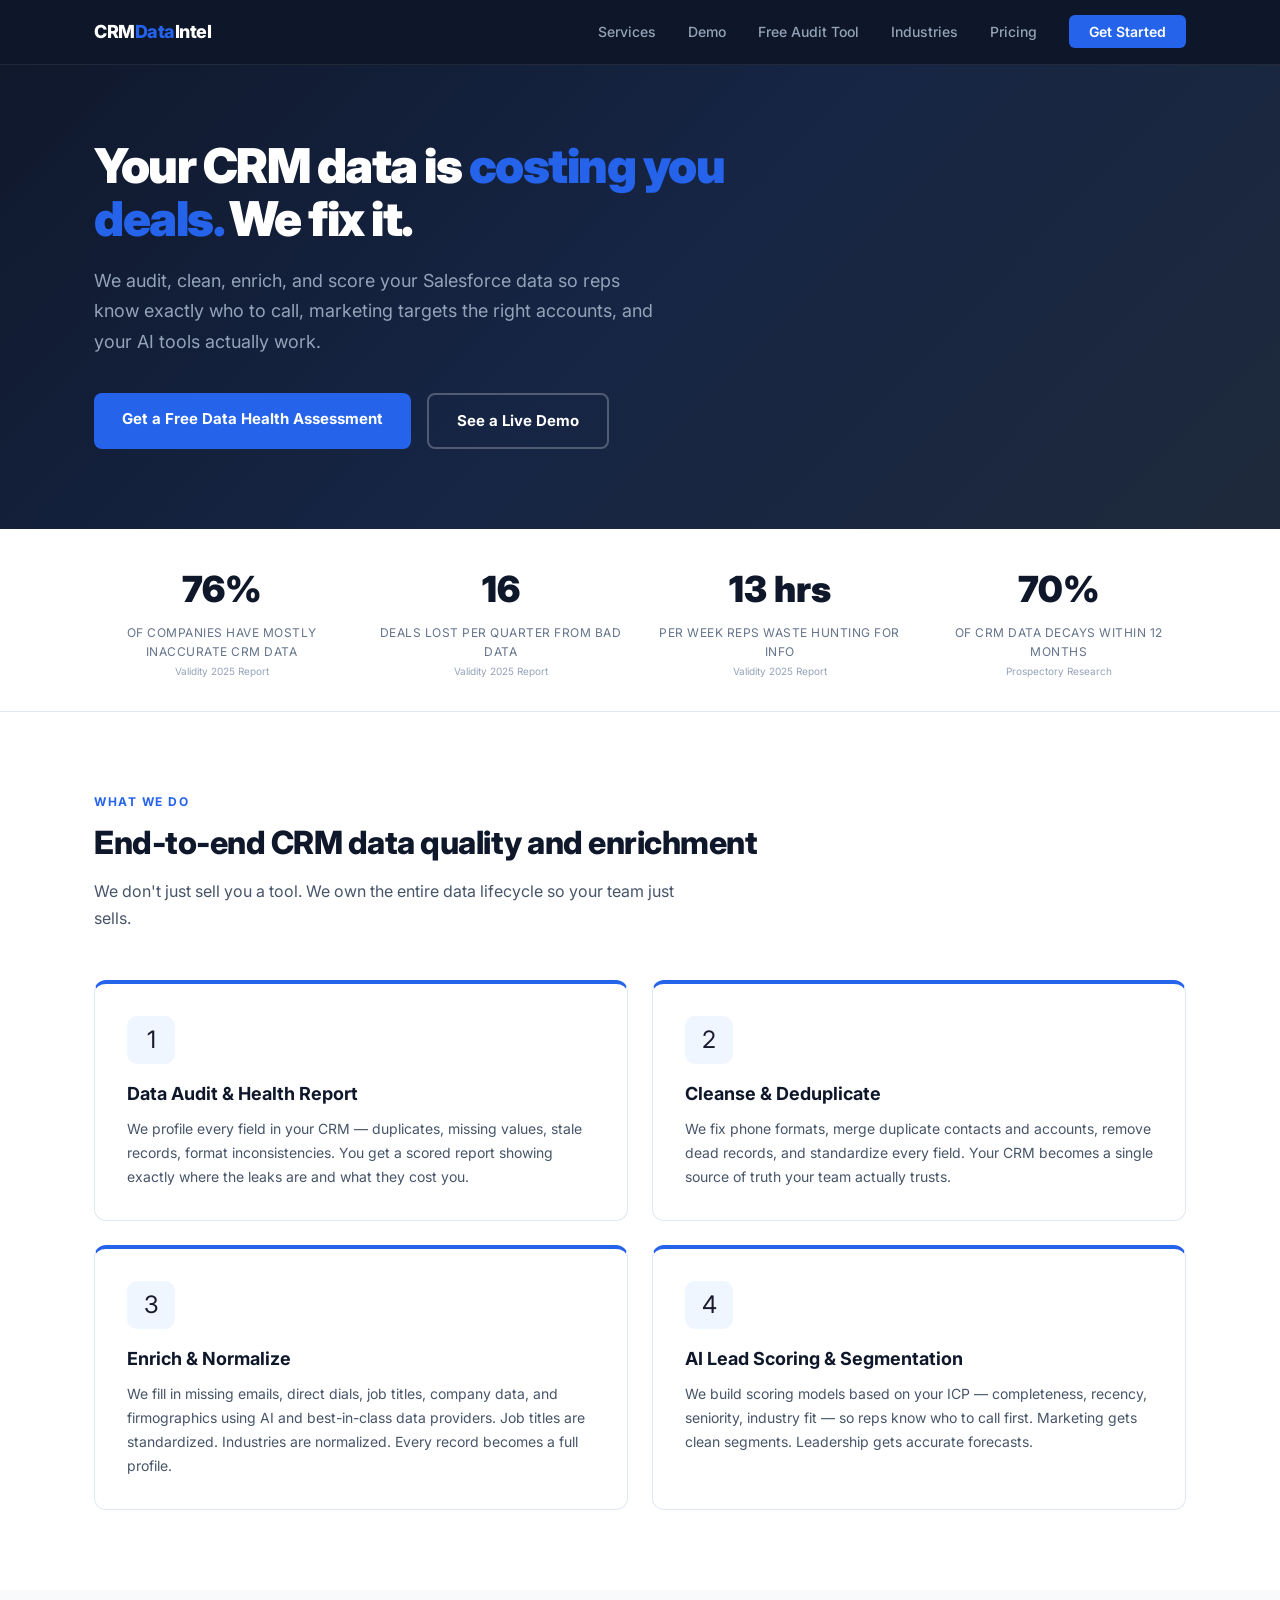
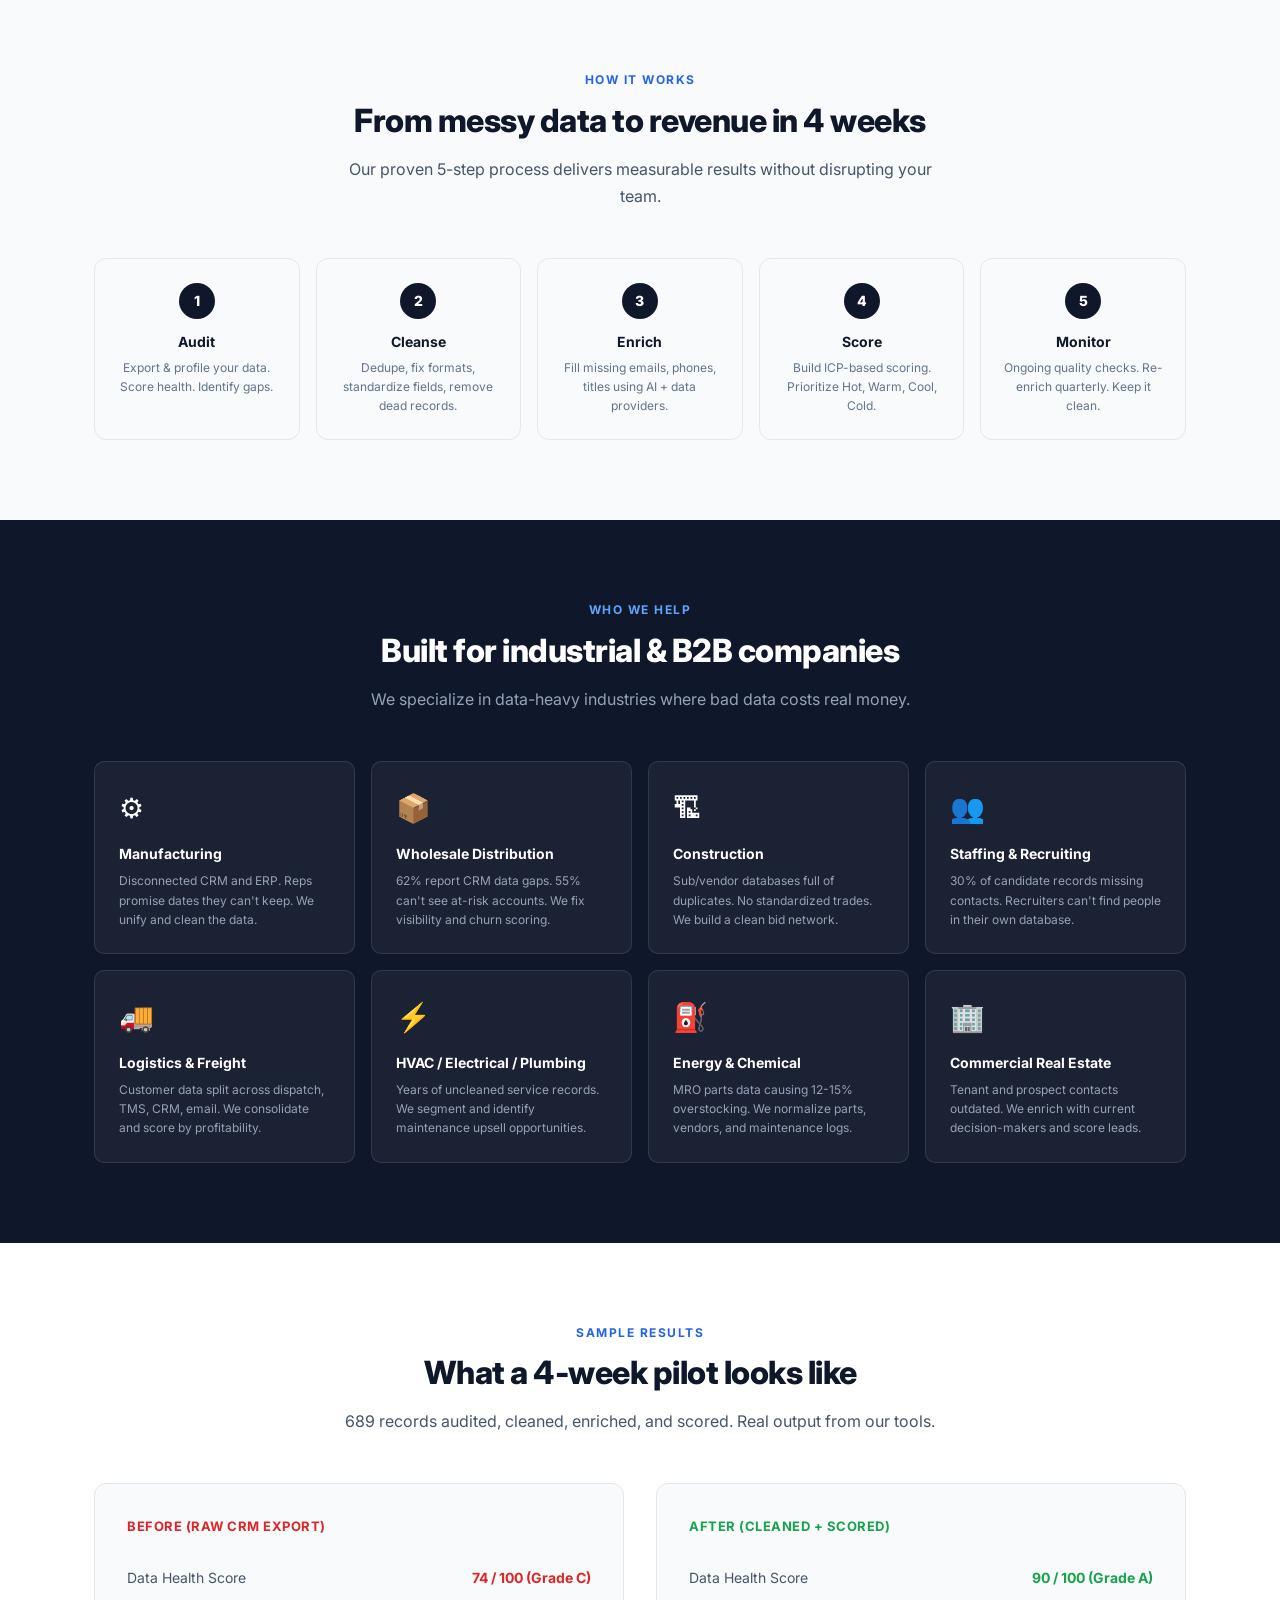
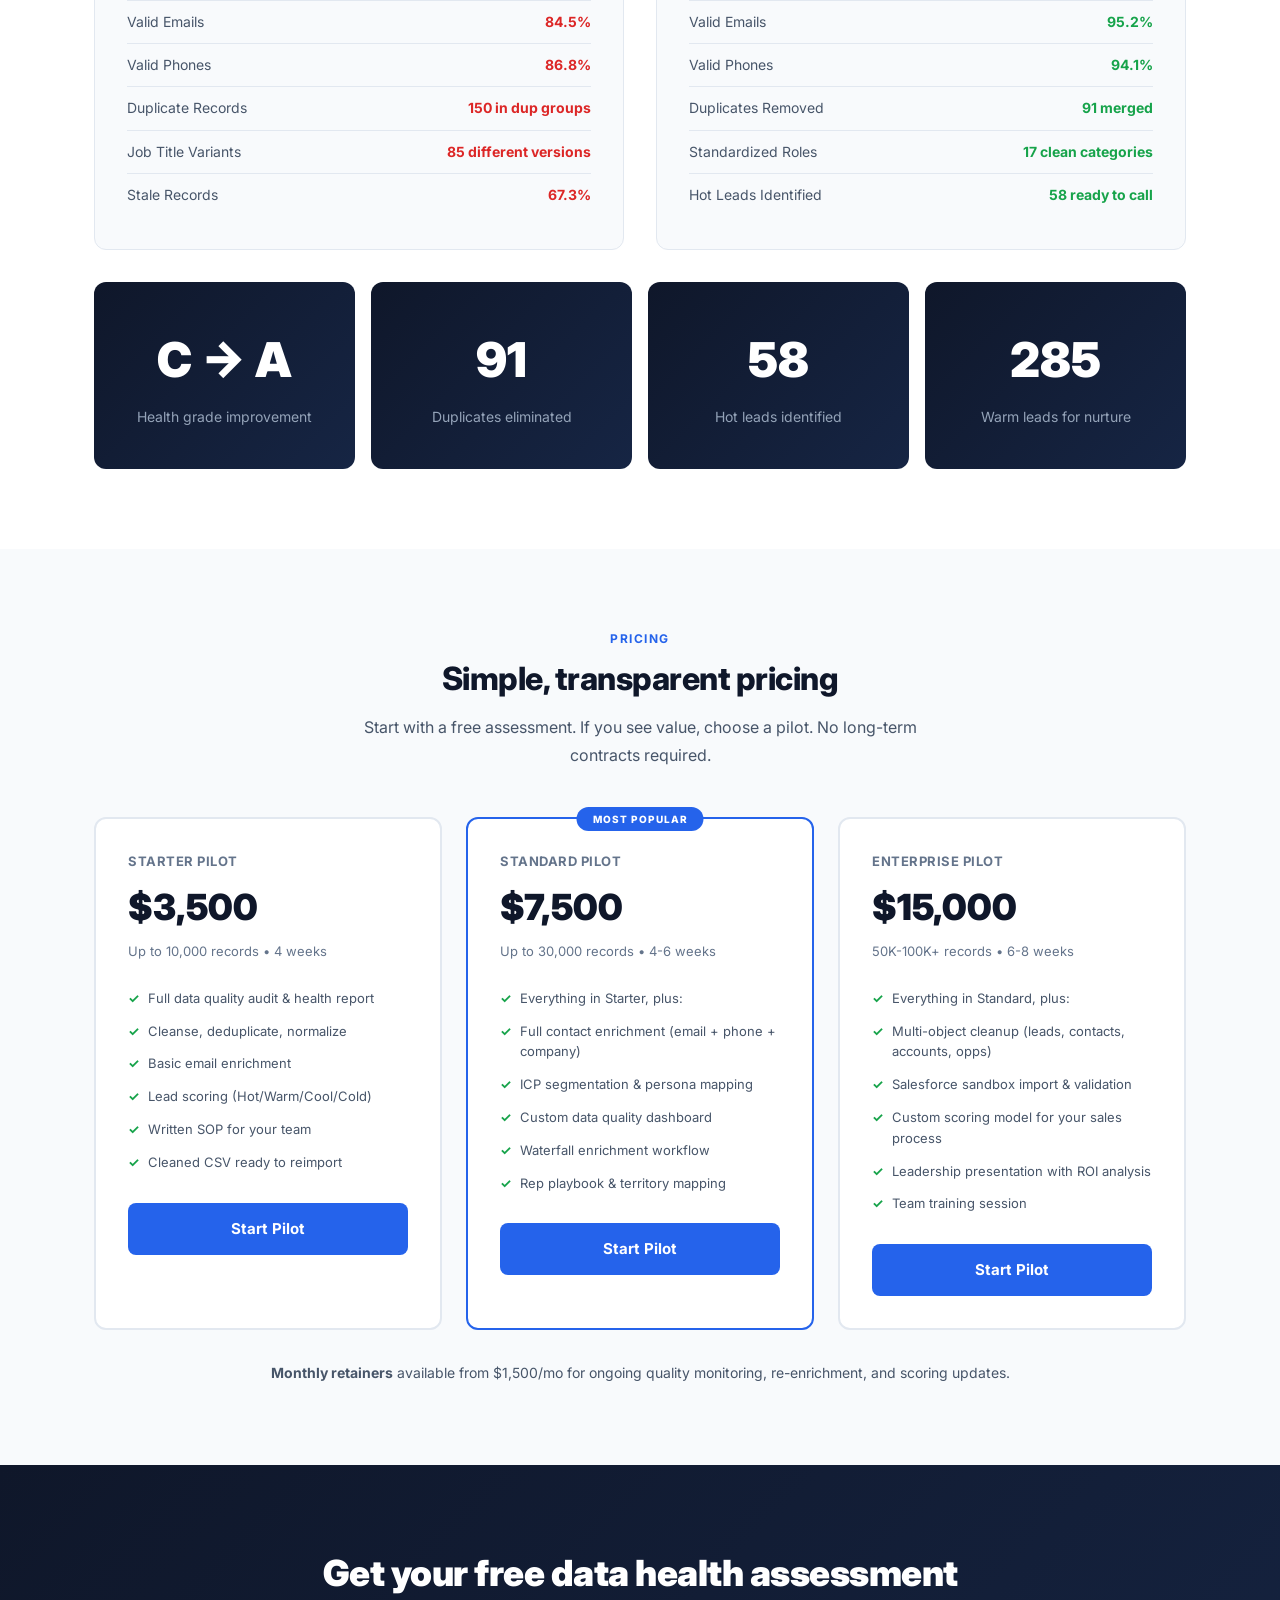
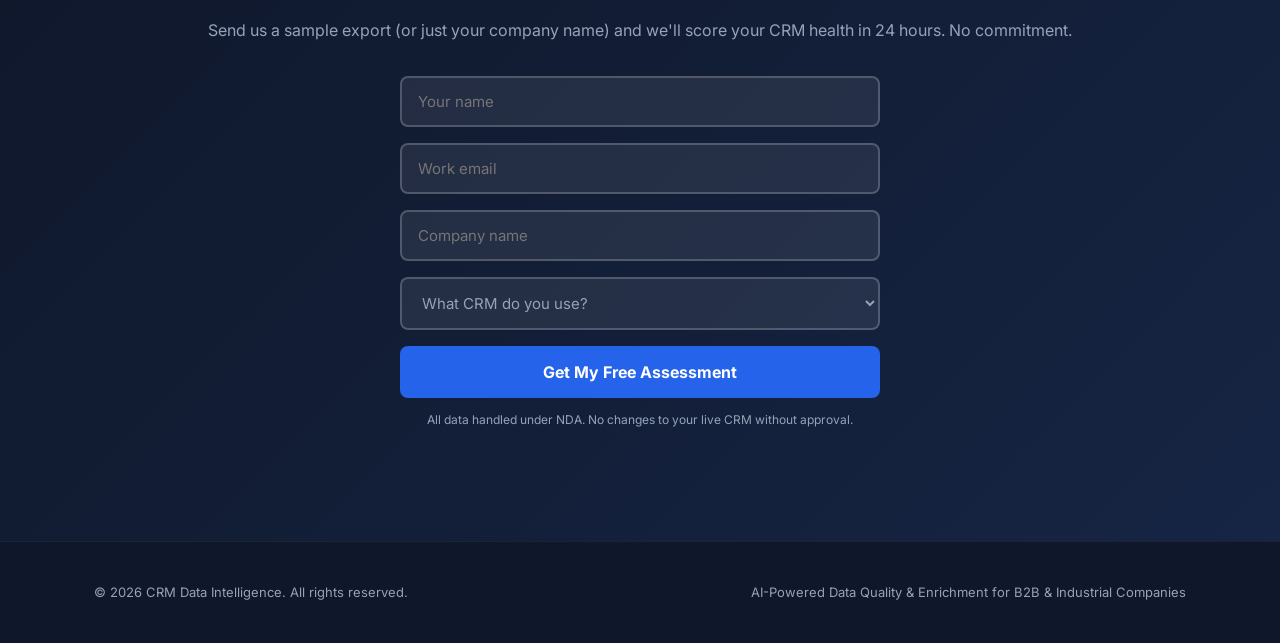
==== docs/index.html @ 2fe86a8c "Move site/ to docs/ for GitHub Pages deployment GitHub Pages serves from docs/ on main branch, so th" ====
<!DOCTYPE html>
<html lang="en">
<head>
<meta charset="UTF-8">
<meta name="viewport" content="width=device-width, initial-scale=1.0">
<title>CRM Data Intelligence — AI-Powered Data Quality for B2B &amp; Industrial Companies</title>
<meta name="description" content="We clean, enrich, and score your CRM data so your sales team sells from reality, not garbage. Free data health assessment for Salesforce teams.">
<link rel="stylesheet" href="css/style.css">
</head>
<body>

<!-- NAV -->
<nav>
  <div class="container">
    <a href="index.html" class="nav-brand">CRM<span>Data</span>Intel</a>
    <ul class="nav-links">
      <li><a href="#services">Services</a></li>
      <li><a href="pages/demo.html">Demo</a></li>
      <li><a href="pages/audit-tool.html">Free Audit Tool</a></li>
      <li><a href="#industries">Industries</a></li>
      <li><a href="#pricing">Pricing</a></li>
      <li><a href="pages/start.html" class="nav-cta">Get Started</a></li>
    </ul>
  </div>
</nav>

<!-- HERO -->
<section class="hero">
  <div class="container">
    <h1>Your CRM data is <span class="accent">costing you deals.</span> We fix it.</h1>
    <p class="subtitle">
      We audit, clean, enrich, and score your Salesforce data so reps know exactly who to call,
      marketing targets the right accounts, and your AI tools actually work.
    </p>
    <div class="hero-cta">
      <a href="#contact" class="btn btn-primary">Get a Free Data Health Assessment</a>
      <a href="pages/demo.html" class="btn btn-outline">See a Live Demo</a>
    </div>
  </div>
</section>

<!-- STATS -->
<section class="stats-bar">
  <div class="container">
    <div class="stats-grid">
      <div class="stat">
        <div class="stat-num">76%</div>
        <div class="stat-label">of companies have mostly inaccurate CRM data</div>
        <div class="stat-source">Validity 2025 Report</div>
      </div>
      <div class="stat">
        <div class="stat-num">16</div>
        <div class="stat-label">deals lost per quarter from bad data</div>
        <div class="stat-source">Validity 2025 Report</div>
      </div>
      <div class="stat">
        <div class="stat-num">13 hrs</div>
        <div class="stat-label">per week reps waste hunting for info</div>
        <div class="stat-source">Validity 2025 Report</div>
      </div>
      <div class="stat">
        <div class="stat-num">70%</div>
        <div class="stat-label">of CRM data decays within 12 months</div>
        <div class="stat-source">Prospectory Research</div>
      </div>
    </div>
  </div>
</section>

<!-- SERVICES -->
<section id="services">
  <div class="container">
    <div class="section-label">What We Do</div>
    <h2 class="section-title">End-to-end CRM data quality and enrichment</h2>
    <p class="section-subtitle">We don't just sell you a tool. We own the entire data lifecycle so your team just sells.</p>

    <div class="services-grid">
      <div class="service-card">
        <div class="icon">1</div>
        <h3>Data Audit &amp; Health Report</h3>
        <p>We profile every field in your CRM — duplicates, missing values, stale records, format inconsistencies. You get a scored report showing exactly where the leaks are and what they cost you.</p>
      </div>
      <div class="service-card">
        <div class="icon">2</div>
        <h3>Cleanse &amp; Deduplicate</h3>
        <p>We fix phone formats, merge duplicate contacts and accounts, remove dead records, and standardize every field. Your CRM becomes a single source of truth your team actually trusts.</p>
      </div>
      <div class="service-card">
        <div class="icon">3</div>
        <h3>Enrich &amp; Normalize</h3>
        <p>We fill in missing emails, direct dials, job titles, company data, and firmographics using AI and best-in-class data providers. Job titles are standardized. Industries are normalized. Every record becomes a full profile.</p>
      </div>
      <div class="service-card">
        <div class="icon">4</div>
        <h3>AI Lead Scoring &amp; Segmentation</h3>
        <p>We build scoring models based on your ICP — completeness, recency, seniority, industry fit — so reps know who to call first. Marketing gets clean segments. Leadership gets accurate forecasts.</p>
      </div>
    </div>
  </div>
</section>

<!-- PROCESS -->
<section id="process" style="background: var(--bg);">
  <div class="container">
    <div class="text-center">
      <div class="section-label">How It Works</div>
      <h2 class="section-title">From messy data to revenue in 4 weeks</h2>
      <p class="section-subtitle center">Our proven 5-step process delivers measurable results without disrupting your team.</p>
    </div>

    <div class="process-grid">
      <div class="process-step">
        <div class="step-num">1</div>
        <h4>Audit</h4>
        <p>Export &amp; profile your data. Score health. Identify gaps.</p>
      </div>
      <div class="process-step">
        <div class="step-num">2</div>
        <h4>Cleanse</h4>
        <p>Dedupe, fix formats, standardize fields, remove dead records.</p>
      </div>
      <div class="process-step">
        <div class="step-num">3</div>
        <h4>Enrich</h4>
        <p>Fill missing emails, phones, titles using AI + data providers.</p>
      </div>
      <div class="process-step">
        <div class="step-num">4</div>
        <h4>Score</h4>
        <p>Build ICP-based scoring. Prioritize Hot, Warm, Cool, Cold.</p>
      </div>
      <div class="process-step">
        <div class="step-num">5</div>
        <h4>Monitor</h4>
        <p>Ongoing quality checks. Re-enrich quarterly. Keep it clean.</p>
      </div>
    </div>
  </div>
</section>

<!-- INDUSTRIES -->
<section id="industries" class="industries">
  <div class="container">
    <div class="text-center">
      <div class="section-label">Who We Help</div>
      <h2 class="section-title">Built for industrial &amp; B2B companies</h2>
      <p class="section-subtitle center">We specialize in data-heavy industries where bad data costs real money.</p>
    </div>

    <div class="industries-grid">
      <div class="industry-card">
        <div class="ind-icon">&#9881;</div>
        <h4>Manufacturing</h4>
        <p>Disconnected CRM and ERP. Reps promise dates they can't keep. We unify and clean the data.</p>
      </div>
      <div class="industry-card">
        <div class="ind-icon">&#128230;</div>
        <h4>Wholesale Distribution</h4>
        <p>62% report CRM data gaps. 55% can't see at-risk accounts. We fix visibility and churn scoring.</p>
      </div>
      <div class="industry-card">
        <div class="ind-icon">&#127959;</div>
        <h4>Construction</h4>
        <p>Sub/vendor databases full of duplicates. No standardized trades. We build a clean bid network.</p>
      </div>
      <div class="industry-card">
        <div class="ind-icon">&#128101;</div>
        <h4>Staffing &amp; Recruiting</h4>
        <p>30% of candidate records missing contacts. Recruiters can't find people in their own database.</p>
      </div>
      <div class="industry-card">
        <div class="ind-icon">&#128666;</div>
        <h4>Logistics &amp; Freight</h4>
        <p>Customer data split across dispatch, TMS, CRM, email. We consolidate and score by profitability.</p>
      </div>
      <div class="industry-card">
        <div class="ind-icon">&#9889;</div>
        <h4>HVAC / Electrical / Plumbing</h4>
        <p>Years of uncleaned service records. We segment and identify maintenance upsell opportunities.</p>
      </div>
      <div class="industry-card">
        <div class="ind-icon">&#9981;</div>
        <h4>Energy &amp; Chemical</h4>
        <p>MRO parts data causing 12-15% overstocking. We normalize parts, vendors, and maintenance logs.</p>
      </div>
      <div class="industry-card">
        <div class="ind-icon">&#127970;</div>
        <h4>Commercial Real Estate</h4>
        <p>Tenant and prospect contacts outdated. We enrich with current decision-makers and score leads.</p>
      </div>
    </div>
  </div>
</section>

<!-- RESULTS -->
<section id="results">
  <div class="container">
    <div class="text-center">
      <div class="section-label">Sample Results</div>
      <h2 class="section-title">What a 4-week pilot looks like</h2>
      <p class="section-subtitle center">689 records audited, cleaned, enriched, and scored. Real output from our tools.</p>
    </div>

    <div class="results-grid" style="margin-bottom: 32px;">
      <div class="result-card before">
        <h4>Before (raw CRM export)</h4>
        <div class="metric-row"><span class="label">Data Health Score</span><span class="value bad">74 / 100 (Grade C)</span></div>
        <div class="metric-row"><span class="label">Valid Emails</span><span class="value bad">84.5%</span></div>
        <div class="metric-row"><span class="label">Valid Phones</span><span class="value bad">86.8%</span></div>
        <div class="metric-row"><span class="label">Duplicate Records</span><span class="value bad">150 in dup groups</span></div>
        <div class="metric-row"><span class="label">Job Title Variants</span><span class="value bad">85 different versions</span></div>
        <div class="metric-row"><span class="label">Stale Records</span><span class="value bad">67.3%</span></div>
      </div>
      <div class="result-card after">
        <h4>After (cleaned + scored)</h4>
        <div class="metric-row"><span class="label">Data Health Score</span><span class="value good">90 / 100 (Grade A)</span></div>
        <div class="metric-row"><span class="label">Valid Emails</span><span class="value good">95.2%</span></div>
        <div class="metric-row"><span class="label">Valid Phones</span><span class="value good">94.1%</span></div>
        <div class="metric-row"><span class="label">Duplicates Removed</span><span class="value good">91 merged</span></div>
        <div class="metric-row"><span class="label">Standardized Roles</span><span class="value good">17 clean categories</span></div>
        <div class="metric-row"><span class="label">Hot Leads Identified</span><span class="value good">58 ready to call</span></div>
      </div>
    </div>

    <div style="display: grid; grid-template-columns: repeat(4, 1fr); gap: 16px;">
      <div class="big-result">
        <div class="big-num" style="font-size: 48px;">C &rarr; A</div>
        <div class="big-label">Health grade improvement</div>
      </div>
      <div class="big-result">
        <div class="big-num" style="font-size: 48px;">91</div>
        <div class="big-label">Duplicates eliminated</div>
      </div>
      <div class="big-result">
        <div class="big-num" style="font-size: 48px;">58</div>
        <div class="big-label">Hot leads identified</div>
      </div>
      <div class="big-result">
        <div class="big-num" style="font-size: 48px;">285</div>
        <div class="big-label">Warm leads for nurture</div>
      </div>
    </div>
  </div>
</section>

<!-- PRICING -->
<section id="pricing" style="background: var(--bg);">
  <div class="container">
    <div class="text-center">
      <div class="section-label">Pricing</div>
      <h2 class="section-title">Simple, transparent pricing</h2>
      <p class="section-subtitle center">Start with a free assessment. If you see value, choose a pilot. No long-term contracts required.</p>
    </div>

    <div class="pricing-grid">
      <div class="price-card">
        <div class="tier-name">Starter Pilot</div>
        <div class="price">$3,500</div>
        <div class="price-note">Up to 10,000 records &bull; 4 weeks</div>
        <ul>
          <li>Full data quality audit &amp; health report</li>
          <li>Cleanse, deduplicate, normalize</li>
          <li>Basic email enrichment</li>
          <li>Lead scoring (Hot/Warm/Cool/Cold)</li>
          <li>Written SOP for your team</li>
          <li>Cleaned CSV ready to reimport</li>
        </ul>
        <a href="#contact" class="btn btn-primary">Start Pilot</a>
      </div>

      <div class="price-card featured">
        <div class="tier-name">Standard Pilot</div>
        <div class="price">$7,500</div>
        <div class="price-note">Up to 30,000 records &bull; 4-6 weeks</div>
        <ul>
          <li>Everything in Starter, plus:</li>
          <li>Full contact enrichment (email + phone + company)</li>
          <li>ICP segmentation &amp; persona mapping</li>
          <li>Custom data quality dashboard</li>
          <li>Waterfall enrichment workflow</li>
          <li>Rep playbook &amp; territory mapping</li>
        </ul>
        <a href="#contact" class="btn btn-primary">Start Pilot</a>
      </div>

      <div class="price-card">
        <div class="tier-name">Enterprise Pilot</div>
        <div class="price">$15,000</div>
        <div class="price-note">50K-100K+ records &bull; 6-8 weeks</div>
        <ul>
          <li>Everything in Standard, plus:</li>
          <li>Multi-object cleanup (leads, contacts, accounts, opps)</li>
          <li>Salesforce sandbox import &amp; validation</li>
          <li>Custom scoring model for your sales process</li>
          <li>Leadership presentation with ROI analysis</li>
          <li>Team training session</li>
        </ul>
        <a href="#contact" class="btn btn-primary">Start Pilot</a>
      </div>
    </div>

    <div style="text-align: center; margin-top: 32px;">
      <p style="font-size: 14px; color: var(--slate);">
        <strong>Monthly retainers</strong> available from $1,500/mo for ongoing quality monitoring, re-enrichment, and scoring updates.
      </p>
    </div>
  </div>
</section>

<!-- CTA / CONTACT -->
<section id="contact" class="cta-section">
  <div class="container">
    <h2>Get your free data health assessment</h2>
    <p>Send us a sample export (or just your company name) and we'll score your CRM health in 24 hours. No commitment.</p>
    <div style="max-width: 480px; margin: 0 auto; text-align: left;">
      <form action="#" method="POST" style="display: grid; gap: 16px;">
        <input type="text" name="name" placeholder="Your name" required style="padding: 14px 16px; border: 2px solid rgba(255,255,255,0.2); border-radius: 8px; background: rgba(255,255,255,0.08); color: #fff; font-size: 15px; font-family: inherit;">
        <input type="email" name="email" placeholder="Work email" required style="padding: 14px 16px; border: 2px solid rgba(255,255,255,0.2); border-radius: 8px; background: rgba(255,255,255,0.08); color: #fff; font-size: 15px; font-family: inherit;">
        <input type="text" name="company" placeholder="Company name" style="padding: 14px 16px; border: 2px solid rgba(255,255,255,0.2); border-radius: 8px; background: rgba(255,255,255,0.08); color: #fff; font-size: 15px; font-family: inherit;">
        <select name="crm" style="padding: 14px 16px; border: 2px solid rgba(255,255,255,0.2); border-radius: 8px; background: rgba(255,255,255,0.08); color: #94a3b8; font-size: 15px; font-family: inherit;">
          <option value="">What CRM do you use?</option>
          <option value="salesforce">Salesforce</option>
          <option value="hubspot">HubSpot</option>
          <option value="other">Other</option>
          <option value="none">Not sure / None</option>
        </select>
        <button type="submit" class="btn btn-primary" style="font-family: inherit; font-size: 16px; padding: 16px;">Get My Free Assessment</button>
      </form>
      <p style="font-size: 12px; color: var(--gray); text-align: center; margin-top: 12px;">All data handled under NDA. No changes to your live CRM without approval.</p>
    </div>
  </div>
</section>

<!-- FOOTER -->
<footer>
  <div class="container">
    <div class="footer-content">
      <span>&copy; 2026 CRM Data Intelligence. All rights reserved.</span>
      <span>AI-Powered Data Quality &amp; Enrichment for B2B &amp; Industrial Companies</span>
    </div>
  </div>
</footer>

</body>
</html>
---- docs/css/style.css ----
@import url('https://fonts.googleapis.com/css2?family=Inter:wght@400;500;600;700;800;900&display=swap');

:root {
  --navy: #0f172a;
  --navy-light: #1e293b;
  --blue: #2563eb;
  --blue-dark: #1d4ed8;
  --green: #16a34a;
  --red: #dc2626;
  --orange: #f59e0b;
  --slate: #475569;
  --slate-light: #64748b;
  --gray: #94a3b8;
  --border: #e2e8f0;
  --bg: #f8fafc;
  --white: #ffffff;
  --text: #1a1a2e;
}

* { margin: 0; padding: 0; box-sizing: border-box; }

html { scroll-behavior: smooth; }

body {
  font-family: 'Inter', -apple-system, BlinkMacSystemFont, sans-serif;
  color: var(--text);
  background: var(--white);
  line-height: 1.6;
  -webkit-font-smoothing: antialiased;
}

.container { max-width: 1140px; margin: 0 auto; padding: 0 24px; }
.container-narrow { max-width: 800px; margin: 0 auto; padding: 0 24px; }

/* NAV */
nav {
  position: fixed; top: 0; left: 0; right: 0; z-index: 100;
  background: rgba(15, 23, 42, 0.97);
  backdrop-filter: blur(12px);
  border-bottom: 1px solid rgba(255,255,255,0.08);
}

nav .container {
  display: flex; justify-content: space-between; align-items: center;
  height: 64px;
}

.nav-brand {
  font-size: 18px; font-weight: 800; color: var(--white);
  text-decoration: none; letter-spacing: -0.5px;
}

.nav-brand span { color: var(--blue); }

.nav-links { display: flex; gap: 32px; list-style: none; }

.nav-links a {
  color: var(--gray); text-decoration: none; font-size: 14px;
  font-weight: 500; transition: color 0.2s;
}

.nav-links a:hover { color: var(--white); }

.nav-cta {
  background: var(--blue) !important; color: var(--white) !important;
  padding: 8px 20px; border-radius: 6px; font-weight: 600 !important;
  transition: background 0.2s;
}

.nav-cta:hover { background: var(--blue-dark) !important; }

/* HERO */
.hero {
  padding: 140px 0 80px;
  background: linear-gradient(135deg, var(--navy) 0%, #162544 50%, var(--navy-light) 100%);
  color: var(--white);
}

.hero h1 {
  font-size: 48px; font-weight: 900; line-height: 1.1;
  letter-spacing: -1.5px; margin-bottom: 20px; max-width: 700px;
}

.hero h1 .accent { color: var(--blue); }

.hero .subtitle {
  font-size: 18px; color: var(--gray); line-height: 1.7;
  max-width: 560px; margin-bottom: 36px;
}

.hero-cta { display: flex; gap: 16px; flex-wrap: wrap; }

.btn {
  display: inline-block; padding: 14px 28px; border-radius: 8px;
  font-size: 15px; font-weight: 700; text-decoration: none;
  transition: all 0.2s; cursor: pointer; border: none;
}

.btn-primary { background: var(--blue); color: var(--white); }
.btn-primary:hover { background: var(--blue-dark); transform: translateY(-1px); }

.btn-outline {
  background: transparent; color: var(--white);
  border: 2px solid rgba(255,255,255,0.25);
}
.btn-outline:hover { border-color: var(--white); }

/* STATS BAR */
.stats-bar {
  background: var(--white); border-bottom: 1px solid var(--border);
  padding: 32px 0;
}

.stats-grid {
  display: grid; grid-template-columns: repeat(4, 1fr); gap: 24px;
  text-align: center;
}

.stat .stat-num {
  font-size: 36px; font-weight: 900; color: var(--navy);
}

.stat .stat-label {
  font-size: 12px; color: var(--slate-light); text-transform: uppercase;
  letter-spacing: 0.5px; margin-top: 4px;
}

.stat .stat-source {
  font-size: 10px; color: var(--gray); margin-top: 2px;
}

/* SECTIONS */
section { padding: 80px 0; }

.section-label {
  font-size: 12px; font-weight: 700; text-transform: uppercase;
  letter-spacing: 1.5px; color: var(--blue); margin-bottom: 12px;
}

.section-title {
  font-size: 32px; font-weight: 800; color: var(--navy);
  letter-spacing: -0.5px; margin-bottom: 16px; line-height: 1.2;
}

.section-subtitle {
  font-size: 16px; color: var(--slate); max-width: 600px;
  margin-bottom: 48px; line-height: 1.7;
}

.section-subtitle.center { margin-left: auto; margin-right: auto; text-align: center; }
.text-center { text-align: center; }

/* SERVICES GRID */
.services-grid { display: grid; grid-template-columns: repeat(2, 1fr); gap: 24px; }

.service-card {
  background: var(--white); border: 1px solid var(--border);
  border-radius: 12px; padding: 32px; transition: all 0.2s;
  border-top: 4px solid var(--blue);
}

.service-card:hover { box-shadow: 0 8px 32px rgba(0,0,0,0.08); transform: translateY(-2px); }

.service-card .icon {
  width: 48px; height: 48px; background: #eff6ff;
  border-radius: 10px; display: flex; align-items: center;
  justify-content: center; margin-bottom: 16px;
  font-size: 24px;
}

.service-card h3 {
  font-size: 18px; font-weight: 700; color: var(--navy); margin-bottom: 8px;
}

.service-card p { font-size: 14px; color: var(--slate); line-height: 1.7; }

/* PROCESS */
.process-grid { display: grid; grid-template-columns: repeat(5, 1fr); gap: 16px; }

.process-step {
  text-align: center; padding: 24px 16px;
  background: var(--bg); border-radius: 12px;
  border: 1px solid var(--border); position: relative;
}

.process-step .step-num {
  width: 36px; height: 36px; line-height: 36px;
  background: var(--navy); color: var(--white);
  border-radius: 50%; font-size: 14px; font-weight: 800;
  display: inline-block; margin-bottom: 12px;
}

.process-step h4 {
  font-size: 14px; font-weight: 700; color: var(--navy); margin-bottom: 4px;
}

.process-step p { font-size: 12px; color: var(--slate-light); }

/* INDUSTRIES */
section.industries { background: var(--navy); color: var(--white); }
section.industries .section-label { color: #60a5fa; }
section.industries .section-title { color: var(--white); }
section.industries .section-subtitle { color: var(--gray); }

.industries-grid { display: grid; grid-template-columns: repeat(4, 1fr); gap: 16px; }

.industry-card {
  background: rgba(255,255,255,0.05); border: 1px solid rgba(255,255,255,0.1);
  border-radius: 10px; padding: 24px; transition: all 0.2s;
}

.industry-card:hover { background: rgba(255,255,255,0.08); }

.industry-card .ind-icon { font-size: 28px; margin-bottom: 12px; }

.industry-card h4 { font-size: 14px; font-weight: 700; margin-bottom: 6px; }

.industry-card p { font-size: 12px; color: var(--gray); line-height: 1.6; }

/* CASE STUDY / RESULTS */
.results-grid { display: grid; grid-template-columns: 1fr 1fr; gap: 32px; align-items: center; }

.result-card {
  background: var(--bg); border-radius: 12px; padding: 32px;
  border: 1px solid var(--border);
}

.result-card h4 {
  font-size: 13px; font-weight: 700; text-transform: uppercase;
  letter-spacing: 0.5px; margin-bottom: 20px;
}

.result-card.before h4 { color: var(--red); }
.result-card.after h4 { color: var(--green); }

.metric-row {
  display: flex; justify-content: space-between; align-items: center;
  padding: 10px 0; border-bottom: 1px solid var(--border);
  font-size: 14px;
}

.metric-row:last-child { border-bottom: none; }
.metric-row .label { color: var(--slate); }
.metric-row .value { font-weight: 700; }
.metric-row .value.bad { color: var(--red); }
.metric-row .value.good { color: var(--green); }

.big-result {
  text-align: center; padding: 40px;
  background: linear-gradient(135deg, var(--navy) 0%, #162544 100%);
  border-radius: 12px; color: var(--white);
}

.big-result .big-num { font-size: 72px; font-weight: 900; }
.big-result .big-label { font-size: 14px; color: var(--gray); margin-top: 8px; }

/* PRICING */
.pricing-grid { display: grid; grid-template-columns: repeat(3, 1fr); gap: 24px; }

.price-card {
  background: var(--white); border: 2px solid var(--border);
  border-radius: 12px; padding: 32px; position: relative;
}

.price-card.featured { border-color: var(--blue); }

.price-card.featured::before {
  content: "MOST POPULAR";
  position: absolute; top: -12px; left: 50%; transform: translateX(-50%);
  background: var(--blue); color: var(--white);
  font-size: 10px; font-weight: 800; letter-spacing: 1px;
  padding: 4px 16px; border-radius: 20px;
}

.price-card .tier-name {
  font-size: 13px; font-weight: 700; text-transform: uppercase;
  letter-spacing: 0.5px; color: var(--slate-light); margin-bottom: 8px;
}

.price-card .price {
  font-size: 36px; font-weight: 900; color: var(--navy); margin-bottom: 4px;
}

.price-card .price-note { font-size: 13px; color: var(--slate-light); margin-bottom: 20px; }

.price-card ul { list-style: none; margin-bottom: 24px; }

.price-card li {
  font-size: 13px; color: var(--slate); padding: 6px 0 6px 20px;
  position: relative;
}

.price-card li::before {
  content: "✓"; position: absolute; left: 0;
  color: var(--green); font-weight: 700;
}

.price-card .btn { display: block; text-align: center; width: 100%; }

/* CTA SECTION */
.cta-section {
  background: linear-gradient(135deg, var(--navy) 0%, #162544 100%);
  color: var(--white); text-align: center; padding: 80px 0;
}

.cta-section h2 {
  font-size: 36px; font-weight: 900; margin-bottom: 16px;
  letter-spacing: -0.5px;
}

.cta-section p { font-size: 16px; color: var(--gray); margin-bottom: 32px; }

/* FOOTER */
footer {
  background: var(--navy); color: var(--gray);
  padding: 40px 0; border-top: 1px solid rgba(255,255,255,0.05);
}

.footer-content {
  display: flex; justify-content: space-between; align-items: center;
  font-size: 13px;
}

.footer-content a { color: var(--gray); text-decoration: none; }
.footer-content a:hover { color: var(--white); }

/* RESPONSIVE */
@media (max-width: 768px) {
  .hero h1 { font-size: 32px; }
  .stats-grid { grid-template-columns: repeat(2, 1fr); }
  .services-grid { grid-template-columns: 1fr; }
  .process-grid { grid-template-columns: repeat(3, 1fr); }
  .industries-grid { grid-template-columns: repeat(2, 1fr); }
  .results-grid { grid-template-columns: 1fr; }
  .pricing-grid { grid-template-columns: 1fr; }
  .nav-links { display: none; }
}
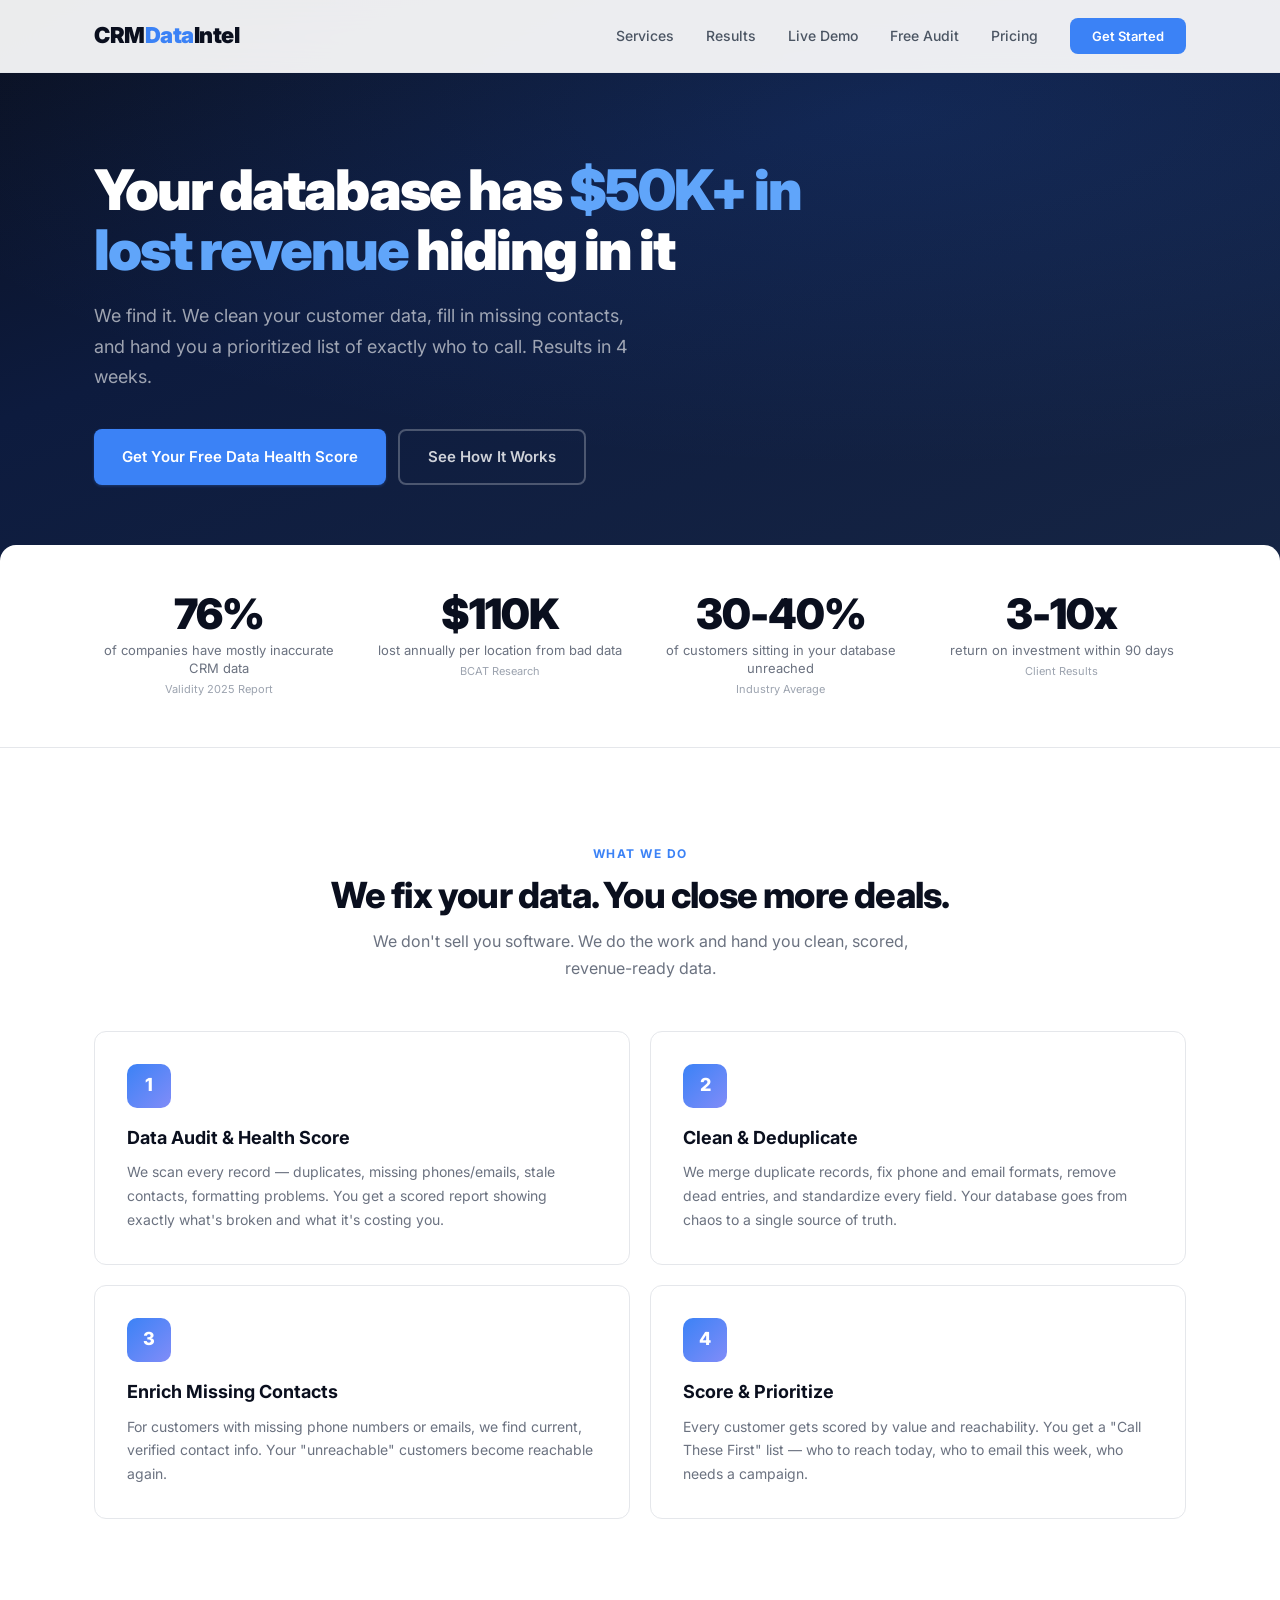
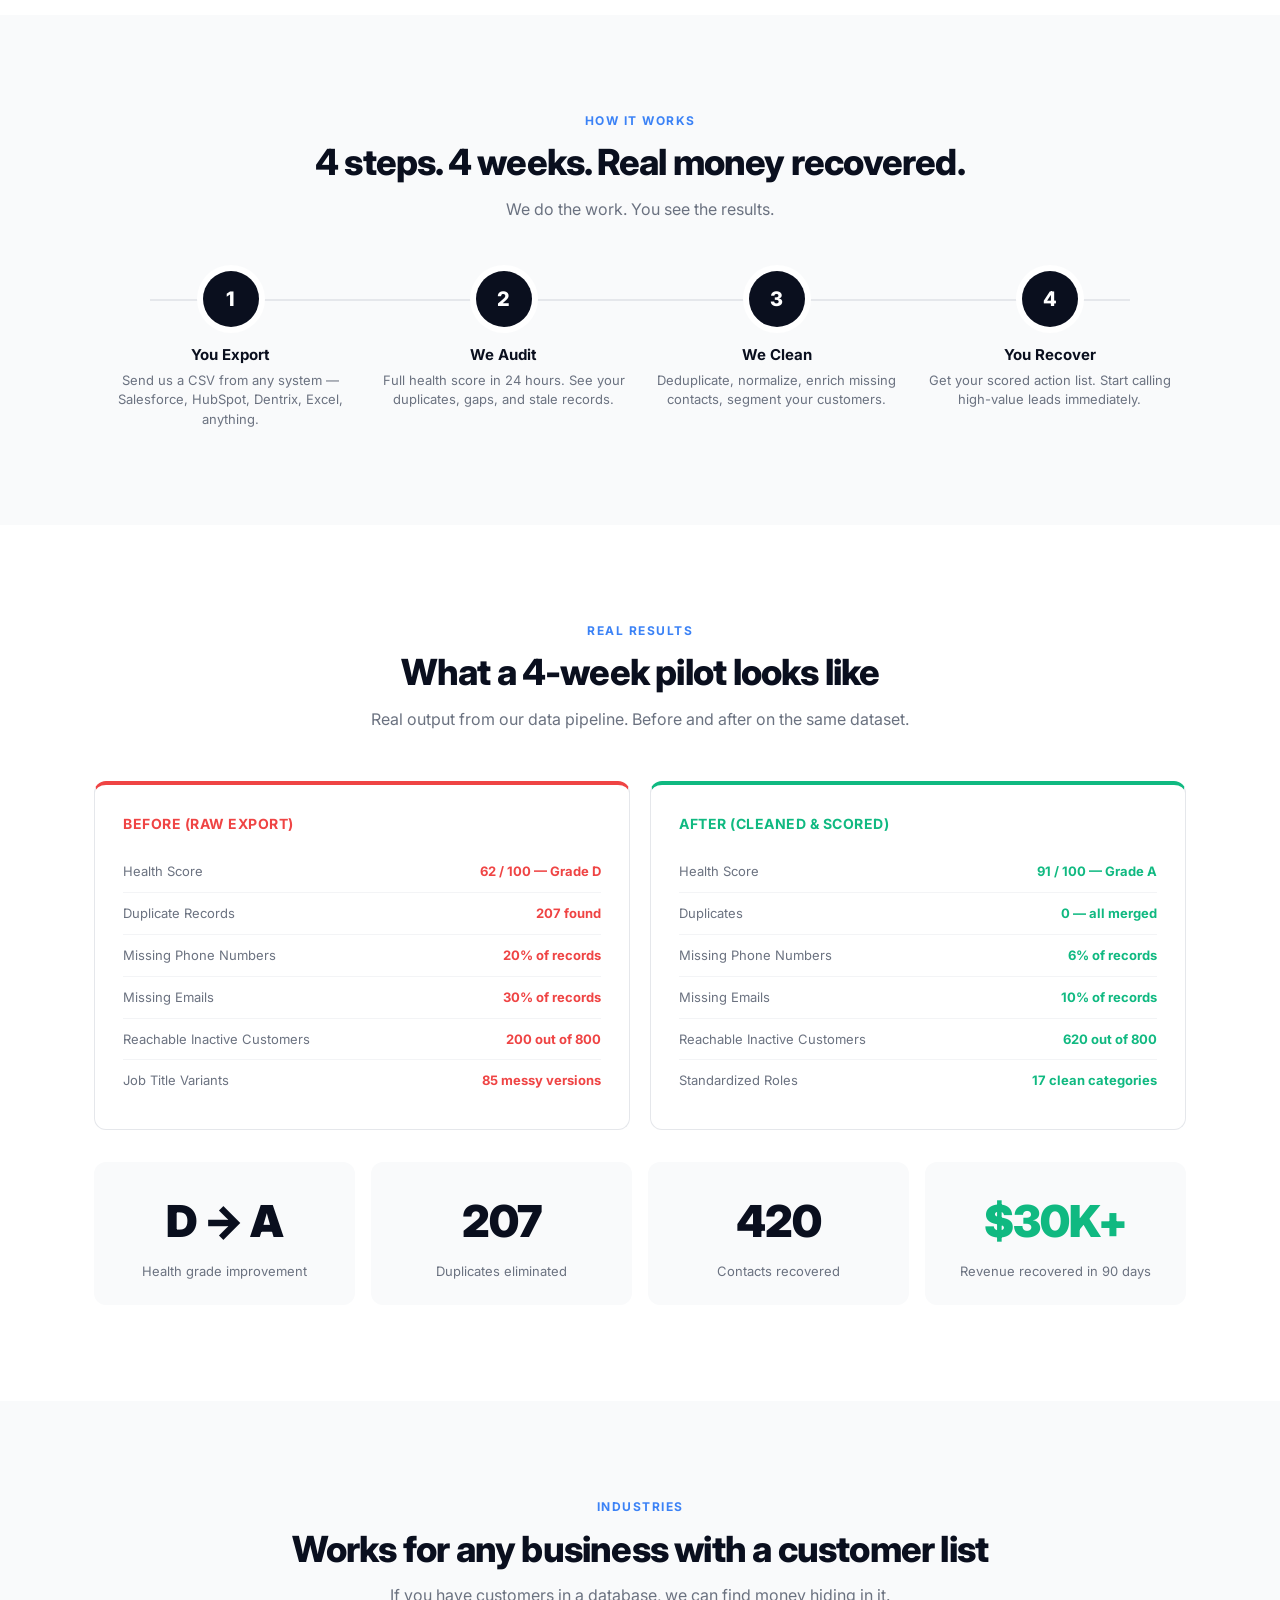
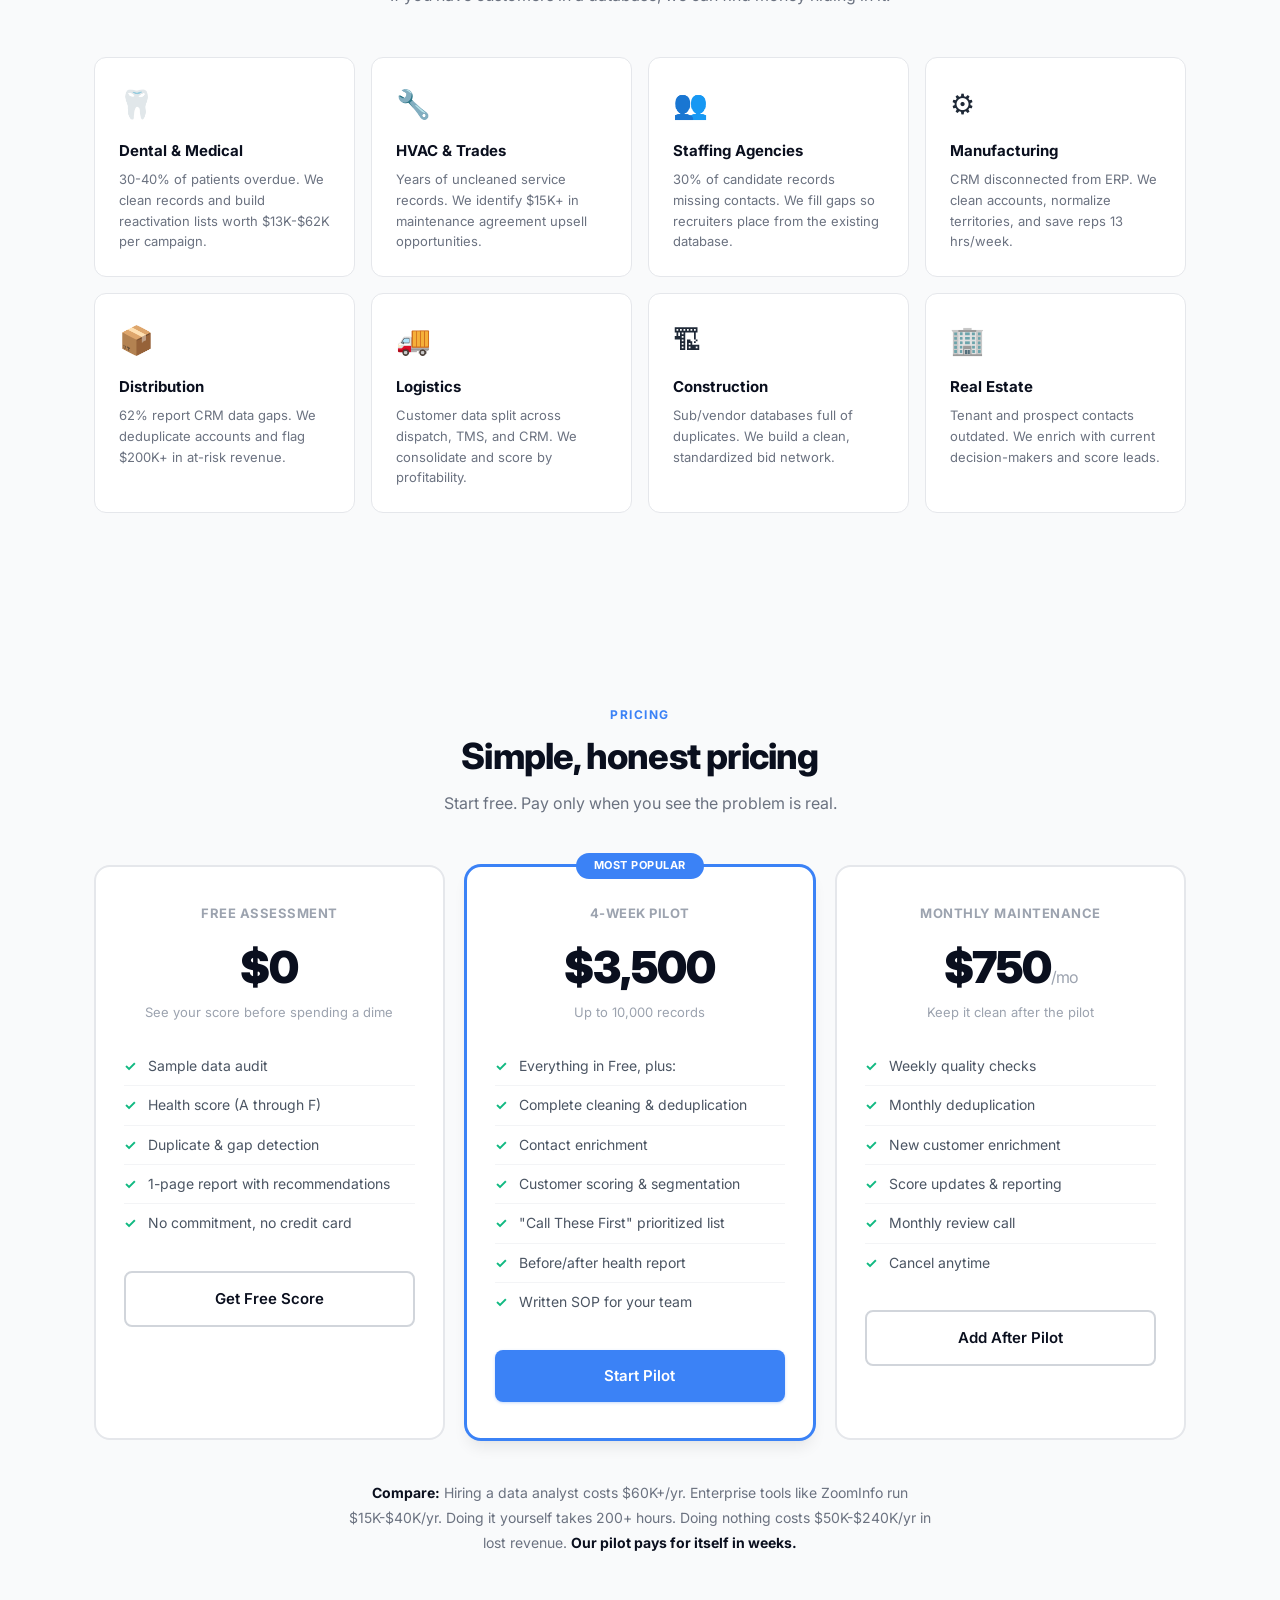
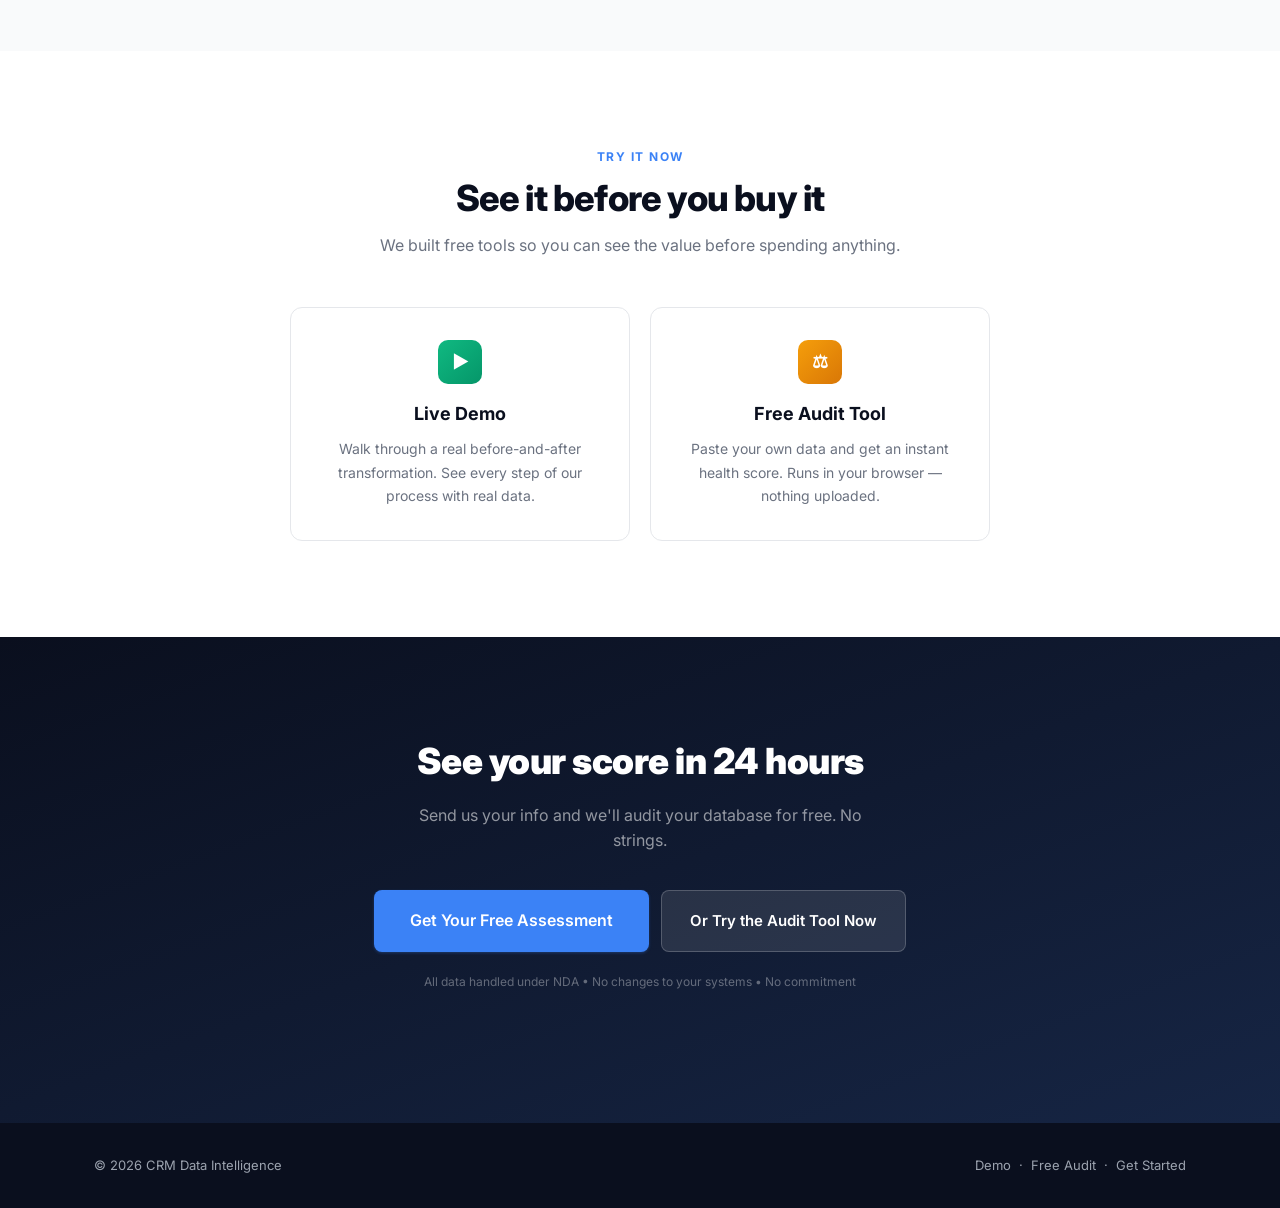
==== commit 43cd3d15: "Redesign: modern landing page, fix GitHub Pages rendering - Add .nojekyll to prevent Jekyll from ren" ====
--- a/docs/index.html
+++ b/docs/index.html
@@ -3,43 +3,37 @@
 <head>
 <meta charset="UTF-8">
 <meta name="viewport" content="width=device-width, initial-scale=1.0">
-<title>CRM Data Intelligence — AI-Powered Data Quality for B2B &amp; Industrial Companies</title>
-<meta name="description" content="We clean, enrich, and score your CRM data so your sales team sells from reality, not garbage. Free data health assessment for Salesforce teams.">
+<title>CRM Data Intelligence — Clean Data. More Revenue.</title>
+<meta name="description" content="We audit, clean, enrich, and score your customer database. You recover lost revenue in 4 weeks. Free data health assessment.">
 <link rel="stylesheet" href="css/style.css">
 </head>
 <body>
 
-<!-- NAV -->
 <nav>
   <div class="container">
     <a href="index.html" class="nav-brand">CRM<span>Data</span>Intel</a>
     <ul class="nav-links">
       <li><a href="#services">Services</a></li>
-      <li><a href="pages/demo.html">Demo</a></li>
-      <li><a href="pages/audit-tool.html">Free Audit Tool</a></li>
-      <li><a href="#industries">Industries</a></li>
+      <li><a href="#results">Results</a></li>
+      <li><a href="pages/demo.html">Live Demo</a></li>
+      <li><a href="pages/audit-tool.html">Free Audit</a></li>
       <li><a href="#pricing">Pricing</a></li>
       <li><a href="pages/start.html" class="nav-cta">Get Started</a></li>
     </ul>
   </div>
 </nav>
 
-<!-- HERO -->
 <section class="hero">
   <div class="container">
-    <h1>Your CRM data is <span class="accent">costing you deals.</span> We fix it.</h1>
-    <p class="subtitle">
-      We audit, clean, enrich, and score your Salesforce data so reps know exactly who to call,
-      marketing targets the right accounts, and your AI tools actually work.
-    </p>
+    <h1>Your database has <span class="accent">$50K+ in lost revenue</span> hiding in it</h1>
+    <p class="subtitle">We find it. We clean your customer data, fill in missing contacts, and hand you a prioritized list of exactly who to call. Results in 4 weeks.</p>
     <div class="hero-cta">
-      <a href="#contact" class="btn btn-primary">Get a Free Data Health Assessment</a>
-      <a href="pages/demo.html" class="btn btn-outline">See a Live Demo</a>
-    </div>
-  </div>
-</section>
-
-<!-- STATS -->
+      <a href="pages/start.html" class="btn btn-primary">Get Your Free Data Health Score</a>
+      <a href="pages/demo.html" class="btn btn-outline">See How It Works</a>
+    </div>
+  </div>
+</section>
+
 <section class="stats-bar">
   <div class="container">
     <div class="stats-grid">
@@ -49,294 +43,303 @@
         <div class="stat-source">Validity 2025 Report</div>
       </div>
       <div class="stat">
-        <div class="stat-num">16</div>
-        <div class="stat-label">deals lost per quarter from bad data</div>
-        <div class="stat-source">Validity 2025 Report</div>
+        <div class="stat-num">$110K</div>
+        <div class="stat-label">lost annually per location from bad data</div>
+        <div class="stat-source">BCAT Research</div>
       </div>
       <div class="stat">
-        <div class="stat-num">13 hrs</div>
-        <div class="stat-label">per week reps waste hunting for info</div>
-        <div class="stat-source">Validity 2025 Report</div>
+        <div class="stat-num">30-40%</div>
+        <div class="stat-label">of customers sitting in your database unreached</div>
+        <div class="stat-source">Industry Average</div>
       </div>
       <div class="stat">
-        <div class="stat-num">70%</div>
-        <div class="stat-label">of CRM data decays within 12 months</div>
-        <div class="stat-source">Prospectory Research</div>
-      </div>
-    </div>
-  </div>
-</section>
-
-<!-- SERVICES -->
+        <div class="stat-num">3-10x</div>
+        <div class="stat-label">return on investment within 90 days</div>
+        <div class="stat-source">Client Results</div>
+      </div>
+    </div>
+  </div>
+</section>
+
 <section id="services">
   <div class="container">
-    <div class="section-label">What We Do</div>
-    <h2 class="section-title">End-to-end CRM data quality and enrichment</h2>
-    <p class="section-subtitle">We don't just sell you a tool. We own the entire data lifecycle so your team just sells.</p>
+    <div class="text-center">
+      <div class="section-label">What We Do</div>
+      <h2 class="section-title">We fix your data. You close more deals.</h2>
+      <p class="section-subtitle center">We don't sell you software. We do the work and hand you clean, scored, revenue-ready data.</p>
+    </div>
 
     <div class="services-grid">
       <div class="service-card">
         <div class="icon">1</div>
-        <h3>Data Audit &amp; Health Report</h3>
-        <p>We profile every field in your CRM — duplicates, missing values, stale records, format inconsistencies. You get a scored report showing exactly where the leaks are and what they cost you.</p>
+        <h3>Data Audit &amp; Health Score</h3>
+        <p>We scan every record — duplicates, missing phones/emails, stale contacts, formatting problems. You get a scored report showing exactly what's broken and what it's costing you.</p>
       </div>
       <div class="service-card">
         <div class="icon">2</div>
-        <h3>Cleanse &amp; Deduplicate</h3>
-        <p>We fix phone formats, merge duplicate contacts and accounts, remove dead records, and standardize every field. Your CRM becomes a single source of truth your team actually trusts.</p>
+        <h3>Clean &amp; Deduplicate</h3>
+        <p>We merge duplicate records, fix phone and email formats, remove dead entries, and standardize every field. Your database goes from chaos to a single source of truth.</p>
       </div>
       <div class="service-card">
         <div class="icon">3</div>
-        <h3>Enrich &amp; Normalize</h3>
-        <p>We fill in missing emails, direct dials, job titles, company data, and firmographics using AI and best-in-class data providers. Job titles are standardized. Industries are normalized. Every record becomes a full profile.</p>
+        <h3>Enrich Missing Contacts</h3>
+        <p>For customers with missing phone numbers or emails, we find current, verified contact info. Your "unreachable" customers become reachable again.</p>
       </div>
       <div class="service-card">
         <div class="icon">4</div>
-        <h3>AI Lead Scoring &amp; Segmentation</h3>
-        <p>We build scoring models based on your ICP — completeness, recency, seniority, industry fit — so reps know who to call first. Marketing gets clean segments. Leadership gets accurate forecasts.</p>
-      </div>
-    </div>
-  </div>
-</section>
-
-<!-- PROCESS -->
-<section id="process" style="background: var(--bg);">
+        <h3>Score &amp; Prioritize</h3>
+        <p>Every customer gets scored by value and reachability. You get a "Call These First" list — who to reach today, who to email this week, who needs a campaign.</p>
+      </div>
+    </div>
+  </div>
+</section>
+
+<section id="process" style="background: var(--gray-50);">
   <div class="container">
     <div class="text-center">
       <div class="section-label">How It Works</div>
-      <h2 class="section-title">From messy data to revenue in 4 weeks</h2>
-      <p class="section-subtitle center">Our proven 5-step process delivers measurable results without disrupting your team.</p>
+      <h2 class="section-title">4 steps. 4 weeks. Real money recovered.</h2>
+      <p class="section-subtitle center">We do the work. You see the results.</p>
     </div>
 
     <div class="process-grid">
       <div class="process-step">
         <div class="step-num">1</div>
-        <h4>Audit</h4>
-        <p>Export &amp; profile your data. Score health. Identify gaps.</p>
+        <h4>You Export</h4>
+        <p>Send us a CSV from any system — Salesforce, HubSpot, Dentrix, Excel, anything.</p>
       </div>
       <div class="process-step">
         <div class="step-num">2</div>
-        <h4>Cleanse</h4>
-        <p>Dedupe, fix formats, standardize fields, remove dead records.</p>
+        <h4>We Audit</h4>
+        <p>Full health score in 24 hours. See your duplicates, gaps, and stale records.</p>
       </div>
       <div class="process-step">
         <div class="step-num">3</div>
-        <h4>Enrich</h4>
-        <p>Fill missing emails, phones, titles using AI + data providers.</p>
+        <h4>We Clean</h4>
+        <p>Deduplicate, normalize, enrich missing contacts, segment your customers.</p>
       </div>
       <div class="process-step">
         <div class="step-num">4</div>
-        <h4>Score</h4>
-        <p>Build ICP-based scoring. Prioritize Hot, Warm, Cool, Cold.</p>
-      </div>
-      <div class="process-step">
-        <div class="step-num">5</div>
-        <h4>Monitor</h4>
-        <p>Ongoing quality checks. Re-enrich quarterly. Keep it clean.</p>
-      </div>
-    </div>
-  </div>
-</section>
-
-<!-- INDUSTRIES -->
+        <h4>You Recover</h4>
+        <p>Get your scored action list. Start calling high-value leads immediately.</p>
+      </div>
+    </div>
+  </div>
+</section>
+
+<section id="results">
+  <div class="container">
+    <div class="text-center">
+      <div class="section-label">Real Results</div>
+      <h2 class="section-title">What a 4-week pilot looks like</h2>
+      <p class="section-subtitle center">Real output from our data pipeline. Before and after on the same dataset.</p>
+    </div>
+
+    <div class="results-grid">
+      <div class="result-card before">
+        <h4>Before (Raw Export)</h4>
+        <div class="metric-row"><span class="label">Health Score</span><span class="value bad">62 / 100 — Grade D</span></div>
+        <div class="metric-row"><span class="label">Duplicate Records</span><span class="value bad">207 found</span></div>
+        <div class="metric-row"><span class="label">Missing Phone Numbers</span><span class="value bad">20% of records</span></div>
+        <div class="metric-row"><span class="label">Missing Emails</span><span class="value bad">30% of records</span></div>
+        <div class="metric-row"><span class="label">Reachable Inactive Customers</span><span class="value bad">200 out of 800</span></div>
+        <div class="metric-row"><span class="label">Job Title Variants</span><span class="value bad">85 messy versions</span></div>
+      </div>
+      <div class="result-card after">
+        <h4>After (Cleaned &amp; Scored)</h4>
+        <div class="metric-row"><span class="label">Health Score</span><span class="value good">91 / 100 — Grade A</span></div>
+        <div class="metric-row"><span class="label">Duplicates</span><span class="value good">0 — all merged</span></div>
+        <div class="metric-row"><span class="label">Missing Phone Numbers</span><span class="value good">6% of records</span></div>
+        <div class="metric-row"><span class="label">Missing Emails</span><span class="value good">10% of records</span></div>
+        <div class="metric-row"><span class="label">Reachable Inactive Customers</span><span class="value good">620 out of 800</span></div>
+        <div class="metric-row"><span class="label">Standardized Roles</span><span class="value good">17 clean categories</span></div>
+      </div>
+    </div>
+
+    <div style="display: grid; grid-template-columns: repeat(4, 1fr); gap: 16px; margin-top: 32px;">
+      <div class="big-result">
+        <div class="big-num" style="font-size: 44px;">D &rarr; A</div>
+        <div class="big-label">Health grade improvement</div>
+      </div>
+      <div class="big-result">
+        <div class="big-num" style="font-size: 44px;">207</div>
+        <div class="big-label">Duplicates eliminated</div>
+      </div>
+      <div class="big-result">
+        <div class="big-num" style="font-size: 44px;">420</div>
+        <div class="big-label">Contacts recovered</div>
+      </div>
+      <div class="big-result">
+        <div class="big-num" style="font-size: 44px; color: var(--green);">$30K+</div>
+        <div class="big-label">Revenue recovered in 90 days</div>
+      </div>
+    </div>
+  </div>
+</section>
+
 <section id="industries" class="industries">
   <div class="container">
     <div class="text-center">
-      <div class="section-label">Who We Help</div>
-      <h2 class="section-title">Built for industrial &amp; B2B companies</h2>
-      <p class="section-subtitle center">We specialize in data-heavy industries where bad data costs real money.</p>
+      <div class="section-label">Industries</div>
+      <h2 class="section-title">Works for any business with a customer list</h2>
+      <p class="section-subtitle center">If you have customers in a database, we can find money hiding in it.</p>
     </div>
 
     <div class="industries-grid">
+      <div class="industry-card">
+        <div class="ind-icon">&#129463;</div>
+        <h4>Dental &amp; Medical</h4>
+        <p>30-40% of patients overdue. We clean records and build reactivation lists worth $13K-$62K per campaign.</p>
+      </div>
+      <div class="industry-card">
+        <div class="ind-icon">&#128295;</div>
+        <h4>HVAC &amp; Trades</h4>
+        <p>Years of uncleaned service records. We identify $15K+ in maintenance agreement upsell opportunities.</p>
+      </div>
+      <div class="industry-card">
+        <div class="ind-icon">&#128101;</div>
+        <h4>Staffing Agencies</h4>
+        <p>30% of candidate records missing contacts. We fill gaps so recruiters place from the existing database.</p>
+      </div>
       <div class="industry-card">
         <div class="ind-icon">&#9881;</div>
         <h4>Manufacturing</h4>
-        <p>Disconnected CRM and ERP. Reps promise dates they can't keep. We unify and clean the data.</p>
+        <p>CRM disconnected from ERP. We clean accounts, normalize territories, and save reps 13 hrs/week.</p>
       </div>
       <div class="industry-card">
         <div class="ind-icon">&#128230;</div>
-        <h4>Wholesale Distribution</h4>
-        <p>62% report CRM data gaps. 55% can't see at-risk accounts. We fix visibility and churn scoring.</p>
+        <h4>Distribution</h4>
+        <p>62% report CRM data gaps. We deduplicate accounts and flag $200K+ in at-risk revenue.</p>
+      </div>
+      <div class="industry-card">
+        <div class="ind-icon">&#128666;</div>
+        <h4>Logistics</h4>
+        <p>Customer data split across dispatch, TMS, and CRM. We consolidate and score by profitability.</p>
       </div>
       <div class="industry-card">
         <div class="ind-icon">&#127959;</div>
         <h4>Construction</h4>
-        <p>Sub/vendor databases full of duplicates. No standardized trades. We build a clean bid network.</p>
-      </div>
-      <div class="industry-card">
-        <div class="ind-icon">&#128101;</div>
-        <h4>Staffing &amp; Recruiting</h4>
-        <p>30% of candidate records missing contacts. Recruiters can't find people in their own database.</p>
-      </div>
-      <div class="industry-card">
-        <div class="ind-icon">&#128666;</div>
-        <h4>Logistics &amp; Freight</h4>
-        <p>Customer data split across dispatch, TMS, CRM, email. We consolidate and score by profitability.</p>
-      </div>
-      <div class="industry-card">
-        <div class="ind-icon">&#9889;</div>
-        <h4>HVAC / Electrical / Plumbing</h4>
-        <p>Years of uncleaned service records. We segment and identify maintenance upsell opportunities.</p>
-      </div>
-      <div class="industry-card">
-        <div class="ind-icon">&#9981;</div>
-        <h4>Energy &amp; Chemical</h4>
-        <p>MRO parts data causing 12-15% overstocking. We normalize parts, vendors, and maintenance logs.</p>
+        <p>Sub/vendor databases full of duplicates. We build a clean, standardized bid network.</p>
       </div>
       <div class="industry-card">
         <div class="ind-icon">&#127970;</div>
-        <h4>Commercial Real Estate</h4>
+        <h4>Real Estate</h4>
         <p>Tenant and prospect contacts outdated. We enrich with current decision-makers and score leads.</p>
       </div>
     </div>
   </div>
 </section>
 
-<!-- RESULTS -->
-<section id="results">
-  <div class="container">
-    <div class="text-center">
-      <div class="section-label">Sample Results</div>
-      <h2 class="section-title">What a 4-week pilot looks like</h2>
-      <p class="section-subtitle center">689 records audited, cleaned, enriched, and scored. Real output from our tools.</p>
-    </div>
-
-    <div class="results-grid" style="margin-bottom: 32px;">
-      <div class="result-card before">
-        <h4>Before (raw CRM export)</h4>
-        <div class="metric-row"><span class="label">Data Health Score</span><span class="value bad">74 / 100 (Grade C)</span></div>
-        <div class="metric-row"><span class="label">Valid Emails</span><span class="value bad">84.5%</span></div>
-        <div class="metric-row"><span class="label">Valid Phones</span><span class="value bad">86.8%</span></div>
-        <div class="metric-row"><span class="label">Duplicate Records</span><span class="value bad">150 in dup groups</span></div>
-        <div class="metric-row"><span class="label">Job Title Variants</span><span class="value bad">85 different versions</span></div>
-        <div class="metric-row"><span class="label">Stale Records</span><span class="value bad">67.3%</span></div>
-      </div>
-      <div class="result-card after">
-        <h4>After (cleaned + scored)</h4>
-        <div class="metric-row"><span class="label">Data Health Score</span><span class="value good">90 / 100 (Grade A)</span></div>
-        <div class="metric-row"><span class="label">Valid Emails</span><span class="value good">95.2%</span></div>
-        <div class="metric-row"><span class="label">Valid Phones</span><span class="value good">94.1%</span></div>
-        <div class="metric-row"><span class="label">Duplicates Removed</span><span class="value good">91 merged</span></div>
-        <div class="metric-row"><span class="label">Standardized Roles</span><span class="value good">17 clean categories</span></div>
-        <div class="metric-row"><span class="label">Hot Leads Identified</span><span class="value good">58 ready to call</span></div>
-      </div>
-    </div>
-
-    <div style="display: grid; grid-template-columns: repeat(4, 1fr); gap: 16px;">
-      <div class="big-result">
-        <div class="big-num" style="font-size: 48px;">C &rarr; A</div>
-        <div class="big-label">Health grade improvement</div>
-      </div>
-      <div class="big-result">
-        <div class="big-num" style="font-size: 48px;">91</div>
-        <div class="big-label">Duplicates eliminated</div>
-      </div>
-      <div class="big-result">
-        <div class="big-num" style="font-size: 48px;">58</div>
-        <div class="big-label">Hot leads identified</div>
-      </div>
-      <div class="big-result">
-        <div class="big-num" style="font-size: 48px;">285</div>
-        <div class="big-label">Warm leads for nurture</div>
-      </div>
-    </div>
-  </div>
-</section>
-
-<!-- PRICING -->
-<section id="pricing" style="background: var(--bg);">
+<section id="pricing" style="background: var(--gray-50);">
   <div class="container">
     <div class="text-center">
       <div class="section-label">Pricing</div>
-      <h2 class="section-title">Simple, transparent pricing</h2>
-      <p class="section-subtitle center">Start with a free assessment. If you see value, choose a pilot. No long-term contracts required.</p>
+      <h2 class="section-title">Simple, honest pricing</h2>
+      <p class="section-subtitle center">Start free. Pay only when you see the problem is real.</p>
     </div>
 
     <div class="pricing-grid">
       <div class="price-card">
-        <div class="tier-name">Starter Pilot</div>
+        <div class="tier-name">Free Assessment</div>
+        <div class="price">$0</div>
+        <div class="price-note">See your score before spending a dime</div>
+        <ul>
+          <li>Sample data audit</li>
+          <li>Health score (A through F)</li>
+          <li>Duplicate &amp; gap detection</li>
+          <li>1-page report with recommendations</li>
+          <li>No commitment, no credit card</li>
+        </ul>
+        <a href="pages/start.html#start" class="btn btn-outline">Get Free Score</a>
+      </div>
+
+      <div class="price-card featured">
+        <div class="tier-name">4-Week Pilot</div>
         <div class="price">$3,500</div>
-        <div class="price-note">Up to 10,000 records &bull; 4 weeks</div>
+        <div class="price-note">Up to 10,000 records</div>
         <ul>
-          <li>Full data quality audit &amp; health report</li>
-          <li>Cleanse, deduplicate, normalize</li>
-          <li>Basic email enrichment</li>
-          <li>Lead scoring (Hot/Warm/Cool/Cold)</li>
+          <li>Everything in Free, plus:</li>
+          <li>Complete cleaning &amp; deduplication</li>
+          <li>Contact enrichment</li>
+          <li>Customer scoring &amp; segmentation</li>
+          <li>"Call These First" prioritized list</li>
+          <li>Before/after health report</li>
           <li>Written SOP for your team</li>
-          <li>Cleaned CSV ready to reimport</li>
         </ul>
-        <a href="#contact" class="btn btn-primary">Start Pilot</a>
-      </div>
-
-      <div class="price-card featured">
-        <div class="tier-name">Standard Pilot</div>
-        <div class="price">$7,500</div>
-        <div class="price-note">Up to 30,000 records &bull; 4-6 weeks</div>
+        <a href="pages/start.html#start" class="btn btn-primary">Start Pilot</a>
+      </div>
+
+      <div class="price-card">
+        <div class="tier-name">Monthly Maintenance</div>
+        <div class="price">$750<span style="font-size:16px;font-weight:400;color:var(--gray-400)">/mo</span></div>
+        <div class="price-note">Keep it clean after the pilot</div>
         <ul>
-          <li>Everything in Starter, plus:</li>
-          <li>Full contact enrichment (email + phone + company)</li>
-          <li>ICP segmentation &amp; persona mapping</li>
-          <li>Custom data quality dashboard</li>
-          <li>Waterfall enrichment workflow</li>
-          <li>Rep playbook &amp; territory mapping</li>
+          <li>Weekly quality checks</li>
+          <li>Monthly deduplication</li>
+          <li>New customer enrichment</li>
+          <li>Score updates &amp; reporting</li>
+          <li>Monthly review call</li>
+          <li>Cancel anytime</li>
         </ul>
-        <a href="#contact" class="btn btn-primary">Start Pilot</a>
-      </div>
-
-      <div class="price-card">
-        <div class="tier-name">Enterprise Pilot</div>
-        <div class="price">$15,000</div>
-        <div class="price-note">50K-100K+ records &bull; 6-8 weeks</div>
-        <ul>
-          <li>Everything in Standard, plus:</li>
-          <li>Multi-object cleanup (leads, contacts, accounts, opps)</li>
-          <li>Salesforce sandbox import &amp; validation</li>
-          <li>Custom scoring model for your sales process</li>
-          <li>Leadership presentation with ROI analysis</li>
-          <li>Team training session</li>
-        </ul>
-        <a href="#contact" class="btn btn-primary">Start Pilot</a>
-      </div>
-    </div>
-
-    <div style="text-align: center; margin-top: 32px;">
-      <p style="font-size: 14px; color: var(--slate);">
-        <strong>Monthly retainers</strong> available from $1,500/mo for ongoing quality monitoring, re-enrichment, and scoring updates.
+        <a href="pages/start.html#start" class="btn btn-outline">Add After Pilot</a>
+      </div>
+    </div>
+
+    <div style="text-align: center; margin-top: 40px; max-width: 600px; margin-left: auto; margin-right: auto;">
+      <p style="font-size: 14px; color: var(--gray-500); line-height: 1.8;">
+        <strong style="color: var(--navy);">Compare:</strong>
+        Hiring a data analyst costs $60K+/yr. Enterprise tools like ZoomInfo run $15K-$40K/yr.
+        Doing it yourself takes 200+ hours. Doing nothing costs $50K-$240K/yr in lost revenue.
+        <strong style="color: var(--navy);">Our pilot pays for itself in weeks.</strong>
       </p>
     </div>
   </div>
 </section>
 
-<!-- CTA / CONTACT -->
-<section id="contact" class="cta-section">
-  <div class="container">
-    <h2>Get your free data health assessment</h2>
-    <p>Send us a sample export (or just your company name) and we'll score your CRM health in 24 hours. No commitment.</p>
-    <div style="max-width: 480px; margin: 0 auto; text-align: left;">
-      <form action="#" method="POST" style="display: grid; gap: 16px;">
-        <input type="text" name="name" placeholder="Your name" required style="padding: 14px 16px; border: 2px solid rgba(255,255,255,0.2); border-radius: 8px; background: rgba(255,255,255,0.08); color: #fff; font-size: 15px; font-family: inherit;">
-        <input type="email" name="email" placeholder="Work email" required style="padding: 14px 16px; border: 2px solid rgba(255,255,255,0.2); border-radius: 8px; background: rgba(255,255,255,0.08); color: #fff; font-size: 15px; font-family: inherit;">
-        <input type="text" name="company" placeholder="Company name" style="padding: 14px 16px; border: 2px solid rgba(255,255,255,0.2); border-radius: 8px; background: rgba(255,255,255,0.08); color: #fff; font-size: 15px; font-family: inherit;">
-        <select name="crm" style="padding: 14px 16px; border: 2px solid rgba(255,255,255,0.2); border-radius: 8px; background: rgba(255,255,255,0.08); color: #94a3b8; font-size: 15px; font-family: inherit;">
-          <option value="">What CRM do you use?</option>
-          <option value="salesforce">Salesforce</option>
-          <option value="hubspot">HubSpot</option>
-          <option value="other">Other</option>
-          <option value="none">Not sure / None</option>
-        </select>
-        <button type="submit" class="btn btn-primary" style="font-family: inherit; font-size: 16px; padding: 16px;">Get My Free Assessment</button>
-      </form>
-      <p style="font-size: 12px; color: var(--gray); text-align: center; margin-top: 12px;">All data handled under NDA. No changes to your live CRM without approval.</p>
-    </div>
-  </div>
-</section>
-
-<!-- FOOTER -->
+<section id="tools">
+  <div class="container">
+    <div class="text-center">
+      <div class="section-label">Try It Now</div>
+      <h2 class="section-title">See it before you buy it</h2>
+      <p class="section-subtitle center">We built free tools so you can see the value before spending anything.</p>
+    </div>
+
+    <div style="display: grid; grid-template-columns: 1fr 1fr; gap: 20px; margin-top: 48px; max-width: 700px; margin-left: auto; margin-right: auto;">
+      <a href="pages/demo.html" class="service-card" style="text-decoration: none; text-align: center;">
+        <div class="icon" style="margin: 0 auto 16px; background: linear-gradient(135deg, #10b981, #059669);">&#9654;</div>
+        <h3>Live Demo</h3>
+        <p>Walk through a real before-and-after transformation. See every step of our process with real data.</p>
+      </a>
+      <a href="pages/audit-tool.html" class="service-card" style="text-decoration: none; text-align: center;">
+        <div class="icon" style="margin: 0 auto 16px; background: linear-gradient(135deg, #f59e0b, #d97706);">&#9878;</div>
+        <h3>Free Audit Tool</h3>
+        <p>Paste your own data and get an instant health score. Runs in your browser — nothing uploaded.</p>
+      </a>
+    </div>
+  </div>
+</section>
+
+<section class="cta-section">
+  <div class="container">
+    <h2>See your score in 24 hours</h2>
+    <p>Send us your info and we'll audit your database for free. No strings.</p>
+    <div style="display: flex; gap: 12px; justify-content: center; flex-wrap: wrap;">
+      <a href="pages/start.html#start" class="btn btn-primary" style="font-size: 16px; padding: 18px 36px;">Get Your Free Assessment</a>
+      <a href="pages/audit-tool.html" class="btn btn-ghost">Or Try the Audit Tool Now</a>
+    </div>
+    <p style="font-size: 12px; color: rgba(255,255,255,0.35); margin-top: 20px;">All data handled under NDA &bull; No changes to your systems &bull; No commitment</p>
+  </div>
+</section>
+
 <footer>
   <div class="container">
     <div class="footer-content">
-      <span>&copy; 2026 CRM Data Intelligence. All rights reserved.</span>
-      <span>AI-Powered Data Quality &amp; Enrichment for B2B &amp; Industrial Companies</span>
+      <span>&copy; 2026 CRM Data Intelligence</span>
+      <span>
+        <a href="pages/demo.html">Demo</a> &nbsp;&middot;&nbsp;
+        <a href="pages/audit-tool.html">Free Audit</a> &nbsp;&middot;&nbsp;
+        <a href="pages/start.html">Get Started</a>
+      </span>
     </div>
   </div>
 </footer>
--- a/docs/css/style.css
+++ b/docs/css/style.css
@@ -1,337 +1,393 @@
+/* ===== CRM Data Intel — Design System ===== */
 @import url('https://fonts.googleapis.com/css2?family=Inter:wght@400;500;600;700;800;900&display=swap');
 
+*, *::before, *::after { margin: 0; padding: 0; box-sizing: border-box; }
+
 :root {
-  --navy: #0f172a;
-  --navy-light: #1e293b;
-  --blue: #2563eb;
-  --blue-dark: #1d4ed8;
-  --green: #16a34a;
-  --red: #dc2626;
+  /* Legacy aliases for sub-pages */
+  --bg: #f9fafb;
+  --border: #e5e7eb;
+  --slate: #6b7280;
+  --slate-light: #9ca3af;
+  --gray: #6b7280;
+  --accent: #3b82f6;
+
+  --navy: #0a0f1e;
+  --navy-light: #111827;
+  --navy-mid: #1e293b;
+  --blue: #3b82f6;
+  --blue-bright: #60a5fa;
+  --blue-dark: #2563eb;
+  --green: #10b981;
+  --green-light: #d1fae5;
+  --red: #ef4444;
+  --red-light: #fef2f2;
   --orange: #f59e0b;
-  --slate: #475569;
-  --slate-light: #64748b;
-  --gray: #94a3b8;
-  --border: #e2e8f0;
-  --bg: #f8fafc;
   --white: #ffffff;
-  --text: #1a1a2e;
-}
-
-* { margin: 0; padding: 0; box-sizing: border-box; }
-
-html { scroll-behavior: smooth; }
+  --gray-50: #f9fafb;
+  --gray-100: #f3f4f6;
+  --gray-200: #e5e7eb;
+  --gray-300: #d1d5db;
+  --gray-400: #9ca3af;
+  --gray-500: #6b7280;
+  --gray-600: #4b5563;
+  --gray-700: #374151;
+  --gray-800: #1f2937;
+  --gray-900: #111827;
+  --shadow-sm: 0 1px 2px rgba(0,0,0,0.05);
+  --shadow-md: 0 4px 6px -1px rgba(0,0,0,0.07), 0 2px 4px -2px rgba(0,0,0,0.05);
+  --shadow-lg: 0 10px 15px -3px rgba(0,0,0,0.08), 0 4px 6px -4px rgba(0,0,0,0.04);
+  --shadow-xl: 0 20px 25px -5px rgba(0,0,0,0.1), 0 8px 10px -6px rgba(0,0,0,0.06);
+  --radius: 12px;
+  --radius-sm: 8px;
+  --radius-lg: 16px;
+  --radius-xl: 24px;
+}
+
+html { scroll-behavior: smooth; -webkit-font-smoothing: antialiased; }
 
 body {
-  font-family: 'Inter', -apple-system, BlinkMacSystemFont, sans-serif;
-  color: var(--text);
+  font-family: 'Inter', -apple-system, BlinkMacSystemFont, 'Segoe UI', sans-serif;
+  color: var(--gray-800);
   background: var(--white);
   line-height: 1.6;
-  -webkit-font-smoothing: antialiased;
+  font-size: 16px;
 }
 
 .container { max-width: 1140px; margin: 0 auto; padding: 0 24px; }
-.container-narrow { max-width: 800px; margin: 0 auto; padding: 0 24px; }
-
-/* NAV */
+img { max-width: 100%; }
+a { color: inherit; text-decoration: none; }
+
+/* ===== NAVIGATION ===== */
 nav {
-  position: fixed; top: 0; left: 0; right: 0; z-index: 100;
-  background: rgba(15, 23, 42, 0.97);
-  backdrop-filter: blur(12px);
-  border-bottom: 1px solid rgba(255,255,255,0.08);
-}
-
+  position: fixed; top: 0; left: 0; right: 0; z-index: 1000;
+  background: rgba(255,255,255,0.92);
+  backdrop-filter: blur(20px); -webkit-backdrop-filter: blur(20px);
+  border-bottom: 1px solid var(--gray-200);
+  transition: all 0.3s;
+}
 nav .container {
-  display: flex; justify-content: space-between; align-items: center;
-  height: 64px;
-}
-
+  display: flex; align-items: center; justify-content: space-between;
+  height: 72px;
+}
 .nav-brand {
-  font-size: 18px; font-weight: 800; color: var(--white);
-  text-decoration: none; letter-spacing: -0.5px;
-}
-
+  font-size: 22px; font-weight: 900; color: var(--navy);
+  letter-spacing: -0.5px;
+}
 .nav-brand span { color: var(--blue); }
-
-.nav-links { display: flex; gap: 32px; list-style: none; }
-
+.nav-links {
+  display: flex; align-items: center; gap: 32px;
+  list-style: none;
+}
 .nav-links a {
-  color: var(--gray); text-decoration: none; font-size: 14px;
-  font-weight: 500; transition: color 0.2s;
-}
-
-.nav-links a:hover { color: var(--white); }
-
+  font-size: 14px; font-weight: 500; color: var(--gray-600);
+  transition: color 0.2s;
+}
+.nav-links a:hover { color: var(--navy); }
 .nav-cta {
   background: var(--blue) !important; color: var(--white) !important;
-  padding: 8px 20px; border-radius: 6px; font-weight: 600 !important;
-  transition: background 0.2s;
-}
-
-.nav-cta:hover { background: var(--blue-dark) !important; }
-
-/* HERO */
+  padding: 10px 22px !important; border-radius: var(--radius-sm) !important;
+  font-weight: 600 !important; font-size: 13px !important;
+  transition: all 0.2s !important;
+}
+.nav-cta:hover { background: var(--blue-dark) !important; transform: translateY(-1px); }
+
+/* ===== BUTTONS ===== */
+.btn {
+  display: inline-flex; align-items: center; justify-content: center;
+  padding: 14px 28px; border-radius: var(--radius-sm);
+  font-size: 15px; font-weight: 600; font-family: inherit;
+  cursor: pointer; transition: all 0.2s; border: none;
+  text-decoration: none; gap: 8px;
+}
+.btn-primary {
+  background: var(--blue); color: var(--white);
+  box-shadow: 0 1px 3px rgba(59,130,246,0.3);
+}
+.btn-primary:hover {
+  background: var(--blue-dark);
+  box-shadow: 0 4px 12px rgba(59,130,246,0.35);
+  transform: translateY(-1px);
+}
+.btn-outline {
+  background: transparent; color: var(--navy);
+  border: 2px solid var(--gray-300);
+}
+.btn-outline:hover { border-color: var(--navy); }
+.btn-white {
+  background: var(--white); color: var(--navy);
+  box-shadow: var(--shadow-md);
+}
+.btn-white:hover { box-shadow: var(--shadow-lg); transform: translateY(-1px); }
+.btn-ghost { background: rgba(255,255,255,0.1); color: var(--white); border: 1px solid rgba(255,255,255,0.2); }
+.btn-ghost:hover { background: rgba(255,255,255,0.18); }
+
+/* ===== HERO ===== */
 .hero {
-  padding: 140px 0 80px;
-  background: linear-gradient(135deg, var(--navy) 0%, #162544 50%, var(--navy-light) 100%);
+  padding: 160px 0 100px;
+  background: linear-gradient(160deg, var(--navy) 0%, #0d1b3e 40%, #162544 100%);
   color: var(--white);
-}
-
+  position: relative; overflow: hidden;
+}
+.hero::before {
+  content: ''; position: absolute; inset: 0;
+  background: radial-gradient(ellipse 80% 60% at 70% 20%, rgba(59,130,246,0.12), transparent);
+  pointer-events: none;
+}
+.hero .container { position: relative; z-index: 2; }
 .hero h1 {
-  font-size: 48px; font-weight: 900; line-height: 1.1;
-  letter-spacing: -1.5px; margin-bottom: 20px; max-width: 700px;
-}
-
-.hero h1 .accent { color: var(--blue); }
-
+  font-size: 56px; font-weight: 900; line-height: 1.08;
+  letter-spacing: -2px; max-width: 720px; margin-bottom: 20px;
+}
+.hero .accent { color: var(--blue-bright); }
 .hero .subtitle {
-  font-size: 18px; color: var(--gray); line-height: 1.7;
+  font-size: 18px; color: rgba(255,255,255,0.6); line-height: 1.7;
   max-width: 560px; margin-bottom: 36px;
 }
-
-.hero-cta { display: flex; gap: 16px; flex-wrap: wrap; }
-
-.btn {
-  display: inline-block; padding: 14px 28px; border-radius: 8px;
-  font-size: 15px; font-weight: 700; text-decoration: none;
-  transition: all 0.2s; cursor: pointer; border: none;
-}
-
-.btn-primary { background: var(--blue); color: var(--white); }
-.btn-primary:hover { background: var(--blue-dark); transform: translateY(-1px); }
-
-.btn-outline {
-  background: transparent; color: var(--white);
-  border: 2px solid rgba(255,255,255,0.25);
-}
-.btn-outline:hover { border-color: var(--white); }
-
-/* STATS BAR */
+.hero-cta { display: flex; gap: 12px; flex-wrap: wrap; }
+.hero-cta .btn-outline {
+  color: rgba(255,255,255,0.8); border-color: rgba(255,255,255,0.25);
+}
+.hero-cta .btn-outline:hover { color: var(--white); border-color: var(--white); }
+
+/* ===== STATS BAR ===== */
 .stats-bar {
-  background: var(--white); border-bottom: 1px solid var(--border);
-  padding: 32px 0;
-}
-
-.stats-grid {
-  display: grid; grid-template-columns: repeat(4, 1fr); gap: 24px;
-  text-align: center;
-}
-
-.stat .stat-num {
-  font-size: 36px; font-weight: 900; color: var(--navy);
-}
-
-.stat .stat-label {
-  font-size: 12px; color: var(--slate-light); text-transform: uppercase;
-  letter-spacing: 0.5px; margin-top: 4px;
-}
-
-.stat .stat-source {
-  font-size: 10px; color: var(--gray); margin-top: 2px;
-}
-
-/* SECTIONS */
-section { padding: 80px 0; }
-
+  background: var(--white);
+  border-bottom: 1px solid var(--gray-200);
+  padding: 48px 0;
+  position: relative; z-index: 3;
+  margin-top: -40px; border-radius: var(--radius-lg) var(--radius-lg) 0 0;
+}
+.stats-grid { display: grid; grid-template-columns: repeat(4, 1fr); gap: 32px; }
+.stat { text-align: center; }
+.stat-num {
+  font-size: 42px; font-weight: 900; color: var(--navy);
+  letter-spacing: -1px; line-height: 1;
+}
+.stat-label { font-size: 13px; color: var(--gray-500); margin-top: 6px; line-height: 1.4; }
+.stat-source { font-size: 11px; color: var(--gray-400); margin-top: 4px; }
+
+/* ===== SECTIONS ===== */
+section { padding: 96px 0; }
 .section-label {
   font-size: 12px; font-weight: 700; text-transform: uppercase;
   letter-spacing: 1.5px; color: var(--blue); margin-bottom: 12px;
 }
-
 .section-title {
-  font-size: 32px; font-weight: 800; color: var(--navy);
-  letter-spacing: -0.5px; margin-bottom: 16px; line-height: 1.2;
-}
-
+  font-size: 36px; font-weight: 800; color: var(--navy);
+  letter-spacing: -0.8px; line-height: 1.15; margin-bottom: 12px;
+}
 .section-subtitle {
-  font-size: 16px; color: var(--slate); max-width: 600px;
-  margin-bottom: 48px; line-height: 1.7;
-}
-
-.section-subtitle.center { margin-left: auto; margin-right: auto; text-align: center; }
+  font-size: 16px; color: var(--gray-500); max-width: 560px; line-height: 1.7;
+}
 .text-center { text-align: center; }
-
-/* SERVICES GRID */
-.services-grid { display: grid; grid-template-columns: repeat(2, 1fr); gap: 24px; }
-
+.center { margin-left: auto; margin-right: auto; }
+
+/* ===== SERVICES GRID ===== */
+.services-grid {
+  display: grid; grid-template-columns: repeat(2, 1fr); gap: 20px;
+  margin-top: 48px;
+}
 .service-card {
-  background: var(--white); border: 1px solid var(--border);
-  border-radius: 12px; padding: 32px; transition: all 0.2s;
-  border-top: 4px solid var(--blue);
-}
-
-.service-card:hover { box-shadow: 0 8px 32px rgba(0,0,0,0.08); transform: translateY(-2px); }
-
+  background: var(--white);
+  border: 1px solid var(--gray-200);
+  border-radius: var(--radius);
+  padding: 32px;
+  transition: all 0.3s;
+}
+.service-card:hover {
+  border-color: var(--blue);
+  box-shadow: var(--shadow-lg);
+  transform: translateY(-2px);
+}
 .service-card .icon {
-  width: 48px; height: 48px; background: #eff6ff;
-  border-radius: 10px; display: flex; align-items: center;
-  justify-content: center; margin-bottom: 16px;
-  font-size: 24px;
-}
-
+  width: 44px; height: 44px; border-radius: 10px;
+  background: linear-gradient(135deg, var(--blue), #818cf8);
+  color: var(--white); display: flex; align-items: center; justify-content: center;
+  font-size: 18px; font-weight: 800; margin-bottom: 16px;
+}
 .service-card h3 {
   font-size: 18px; font-weight: 700; color: var(--navy); margin-bottom: 8px;
 }
-
-.service-card p { font-size: 14px; color: var(--slate); line-height: 1.7; }
-
-/* PROCESS */
-.process-grid { display: grid; grid-template-columns: repeat(5, 1fr); gap: 16px; }
-
+.service-card p { font-size: 14px; color: var(--gray-500); line-height: 1.7; }
+
+/* ===== PROCESS STEPS ===== */
+.process-grid {
+  display: flex; gap: 0; margin-top: 48px;
+  position: relative;
+}
+.process-grid::before {
+  content: ''; position: absolute;
+  top: 28px; left: 56px; right: 56px;
+  height: 2px; background: var(--gray-200);
+}
 .process-step {
-  text-align: center; padding: 24px 16px;
-  background: var(--bg); border-radius: 12px;
-  border: 1px solid var(--border); position: relative;
-}
-
-.process-step .step-num {
-  width: 36px; height: 36px; line-height: 36px;
+  flex: 1; text-align: center; position: relative; z-index: 2;
+}
+.step-num {
+  width: 56px; height: 56px; border-radius: 50%;
   background: var(--navy); color: var(--white);
-  border-radius: 50%; font-size: 14px; font-weight: 800;
-  display: inline-block; margin-bottom: 12px;
-}
-
+  display: flex; align-items: center; justify-content: center;
+  font-size: 20px; font-weight: 800;
+  margin: 0 auto 16px; position: relative; z-index: 2;
+  box-shadow: 0 0 0 6px var(--white);
+}
 .process-step h4 {
-  font-size: 14px; font-weight: 700; color: var(--navy); margin-bottom: 4px;
-}
-
-.process-step p { font-size: 12px; color: var(--slate-light); }
-
-/* INDUSTRIES */
-section.industries { background: var(--navy); color: var(--white); }
-section.industries .section-label { color: #60a5fa; }
-section.industries .section-title { color: var(--white); }
-section.industries .section-subtitle { color: var(--gray); }
-
-.industries-grid { display: grid; grid-template-columns: repeat(4, 1fr); gap: 16px; }
-
+  font-size: 15px; font-weight: 700; color: var(--navy); margin-bottom: 4px;
+}
+.process-step p { font-size: 13px; color: var(--gray-500); padding: 0 8px; line-height: 1.5; }
+
+/* ===== INDUSTRY CARDS ===== */
+.industries { background: var(--gray-50); }
+.industries-grid {
+  display: grid; grid-template-columns: repeat(4, 1fr); gap: 16px; margin-top: 48px;
+}
 .industry-card {
-  background: rgba(255,255,255,0.05); border: 1px solid rgba(255,255,255,0.1);
-  border-radius: 10px; padding: 24px; transition: all 0.2s;
-}
-
-.industry-card:hover { background: rgba(255,255,255,0.08); }
-
-.industry-card .ind-icon { font-size: 28px; margin-bottom: 12px; }
-
-.industry-card h4 { font-size: 14px; font-weight: 700; margin-bottom: 6px; }
-
-.industry-card p { font-size: 12px; color: var(--gray); line-height: 1.6; }
-
-/* CASE STUDY / RESULTS */
-.results-grid { display: grid; grid-template-columns: 1fr 1fr; gap: 32px; align-items: center; }
-
+  background: var(--white); border: 1px solid var(--gray-200);
+  border-radius: var(--radius); padding: 24px;
+  transition: all 0.3s;
+}
+.industry-card:hover { border-color: var(--blue); box-shadow: var(--shadow-md); transform: translateY(-2px); }
+.ind-icon { font-size: 28px; margin-bottom: 12px; }
+.industry-card h4 { font-size: 15px; font-weight: 700; color: var(--navy); margin-bottom: 6px; }
+.industry-card p { font-size: 13px; color: var(--gray-500); line-height: 1.6; }
+
+/* ===== RESULTS / BEFORE-AFTER ===== */
+.results-grid {
+  display: grid; grid-template-columns: 1fr 1fr; gap: 20px; margin-top: 48px;
+}
 .result-card {
-  background: var(--bg); border-radius: 12px; padding: 32px;
-  border: 1px solid var(--border);
-}
-
+  border-radius: var(--radius); padding: 28px; border: 1px solid var(--gray-200);
+  background: var(--white);
+}
+.result-card.before { border-top: 4px solid var(--red); }
+.result-card.after { border-top: 4px solid var(--green); }
 .result-card h4 {
-  font-size: 13px; font-weight: 700; text-transform: uppercase;
-  letter-spacing: 0.5px; margin-bottom: 20px;
-}
-
+  font-size: 14px; font-weight: 700; text-transform: uppercase;
+  letter-spacing: 0.5px; margin-bottom: 16px;
+}
 .result-card.before h4 { color: var(--red); }
 .result-card.after h4 { color: var(--green); }
-
 .metric-row {
   display: flex; justify-content: space-between; align-items: center;
-  padding: 10px 0; border-bottom: 1px solid var(--border);
-  font-size: 14px;
-}
-
+  padding: 10px 0; border-bottom: 1px solid var(--gray-100);
+}
 .metric-row:last-child { border-bottom: none; }
-.metric-row .label { color: var(--slate); }
-.metric-row .value { font-weight: 700; }
+.metric-row .label { font-size: 13px; color: var(--gray-500); }
+.metric-row .value { font-size: 13px; font-weight: 700; }
 .metric-row .value.bad { color: var(--red); }
 .metric-row .value.good { color: var(--green); }
 
 .big-result {
-  text-align: center; padding: 40px;
-  background: linear-gradient(135deg, var(--navy) 0%, #162544 100%);
-  border-radius: 12px; color: var(--white);
-}
-
-.big-result .big-num { font-size: 72px; font-weight: 900; }
-.big-result .big-label { font-size: 14px; color: var(--gray); margin-top: 8px; }
-
-/* PRICING */
-.pricing-grid { display: grid; grid-template-columns: repeat(3, 1fr); gap: 24px; }
-
+  background: var(--gray-50); border-radius: var(--radius);
+  padding: 24px; text-align: center;
+}
+.big-num { font-size: 48px; font-weight: 900; color: var(--navy); letter-spacing: -1px; }
+.big-label { font-size: 13px; color: var(--gray-500); margin-top: 4px; }
+
+/* ===== PRICING ===== */
+.pricing-grid {
+  display: grid; grid-template-columns: repeat(3, 1fr); gap: 20px; margin-top: 48px;
+}
 .price-card {
-  background: var(--white); border: 2px solid var(--border);
-  border-radius: 12px; padding: 32px; position: relative;
-}
-
-.price-card.featured { border-color: var(--blue); }
-
+  background: var(--white); border: 2px solid var(--gray-200);
+  border-radius: var(--radius-lg); padding: 36px 28px; text-align: center;
+  position: relative; transition: all 0.3s;
+}
+.price-card:hover { transform: translateY(-4px); box-shadow: var(--shadow-xl); }
+.price-card.featured {
+  border-color: var(--blue);
+  box-shadow: 0 0 0 1px var(--blue), var(--shadow-lg);
+}
 .price-card.featured::before {
-  content: "MOST POPULAR";
-  position: absolute; top: -12px; left: 50%; transform: translateX(-50%);
-  background: var(--blue); color: var(--white);
-  font-size: 10px; font-weight: 800; letter-spacing: 1px;
-  padding: 4px 16px; border-radius: 20px;
-}
-
-.price-card .tier-name {
+  content: 'MOST POPULAR'; position: absolute; top: -14px; left: 50%;
+  transform: translateX(-50%); background: var(--blue); color: var(--white);
+  padding: 4px 18px; border-radius: 20px; font-size: 11px;
+  font-weight: 700; letter-spacing: 0.5px;
+}
+.tier-name {
   font-size: 13px; font-weight: 700; text-transform: uppercase;
-  letter-spacing: 0.5px; color: var(--slate-light); margin-bottom: 8px;
-}
-
-.price-card .price {
-  font-size: 36px; font-weight: 900; color: var(--navy); margin-bottom: 4px;
-}
-
-.price-card .price-note { font-size: 13px; color: var(--slate-light); margin-bottom: 20px; }
-
-.price-card ul { list-style: none; margin-bottom: 24px; }
-
+  letter-spacing: 0.5px; color: var(--gray-400); margin-bottom: 8px;
+}
+.price {
+  font-size: 44px; font-weight: 900; color: var(--navy); letter-spacing: -1px;
+}
+.price-note { font-size: 13px; color: var(--gray-400); margin-bottom: 24px; }
+.price-card ul { list-style: none; text-align: left; margin-bottom: 28px; }
 .price-card li {
-  font-size: 13px; color: var(--slate); padding: 6px 0 6px 20px;
-  position: relative;
-}
-
+  padding: 8px 0 8px 24px; font-size: 14px; color: var(--gray-600);
+  position: relative; border-bottom: 1px solid var(--gray-100);
+}
 .price-card li::before {
-  content: "✓"; position: absolute; left: 0;
-  color: var(--green); font-weight: 700;
-}
-
-.price-card .btn { display: block; text-align: center; width: 100%; }
-
-/* CTA SECTION */
+  content: '✓'; position: absolute; left: 0;
+  color: var(--green); font-weight: 700; font-size: 14px;
+}
+.price-card li:last-child { border-bottom: none; }
+.price-card .btn { width: 100%; }
+
+/* ===== CTA SECTION ===== */
 .cta-section {
-  background: linear-gradient(135deg, var(--navy) 0%, #162544 100%);
-  color: var(--white); text-align: center; padding: 80px 0;
-}
-
+  background: linear-gradient(160deg, var(--navy) 0%, #162544 100%);
+  color: var(--white); text-align: center;
+}
 .cta-section h2 {
-  font-size: 36px; font-weight: 900; margin-bottom: 16px;
+  font-size: 36px; font-weight: 900; margin-bottom: 12px;
   letter-spacing: -0.5px;
 }
-
-.cta-section p { font-size: 16px; color: var(--gray); margin-bottom: 32px; }
-
-/* FOOTER */
+.cta-section p {
+  font-size: 16px; color: rgba(255,255,255,0.55);
+  margin-bottom: 36px; max-width: 500px; margin-left: auto; margin-right: auto;
+}
+
+/* ===== FOOTER ===== */
 footer {
-  background: var(--navy); color: var(--gray);
-  padding: 40px 0; border-top: 1px solid rgba(255,255,255,0.05);
-}
-
+  background: var(--navy); color: var(--gray-400);
+  padding: 32px 0; font-size: 13px;
+}
 .footer-content {
   display: flex; justify-content: space-between; align-items: center;
-  font-size: 13px;
-}
-
-.footer-content a { color: var(--gray); text-decoration: none; }
+}
+.footer-content a { color: var(--gray-400); transition: color 0.2s; }
 .footer-content a:hover { color: var(--white); }
 
-/* RESPONSIVE */
+/* ===== RESPONSIVE ===== */
+@media (max-width: 1024px) {
+  .industries-grid { grid-template-columns: repeat(2, 1fr); }
+}
+
 @media (max-width: 768px) {
-  .hero h1 { font-size: 32px; }
-  .stats-grid { grid-template-columns: repeat(2, 1fr); }
+  nav .container { position: relative; }
+  .nav-links {
+    display: none; flex-direction: column; gap: 16px;
+    position: absolute; top: 72px; left: 0; right: 0;
+    background: var(--white); padding: 24px; border-bottom: 1px solid var(--gray-200);
+    box-shadow: var(--shadow-lg);
+  }
+  .nav-links.open { display: flex; }
+
+  .hero { padding: 120px 0 64px; }
+  .hero h1 { font-size: 34px; letter-spacing: -1px; }
+  .hero .subtitle { font-size: 16px; }
+
+  .stats-grid { grid-template-columns: repeat(2, 1fr); gap: 20px; }
+  .stat-num { font-size: 32px; }
+
+  section { padding: 64px 0; }
+  .section-title { font-size: 28px; }
+
   .services-grid { grid-template-columns: 1fr; }
-  .process-grid { grid-template-columns: repeat(3, 1fr); }
-  .industries-grid { grid-template-columns: repeat(2, 1fr); }
+  .process-grid { flex-direction: column; gap: 24px; }
+  .process-grid::before { display: none; }
+  .industries-grid { grid-template-columns: 1fr; }
   .results-grid { grid-template-columns: 1fr; }
   .pricing-grid { grid-template-columns: 1fr; }
-  .nav-links { display: none; }
-}
+
+  .hero-cta { flex-direction: column; }
+  .hero-cta .btn { width: 100%; }
+
+  .footer-content { flex-direction: column; gap: 8px; text-align: center; }
+
+  div[style*="grid-template-columns: repeat(4"] {
+    grid-template-columns: repeat(2, 1fr) !important;
+  }
+}
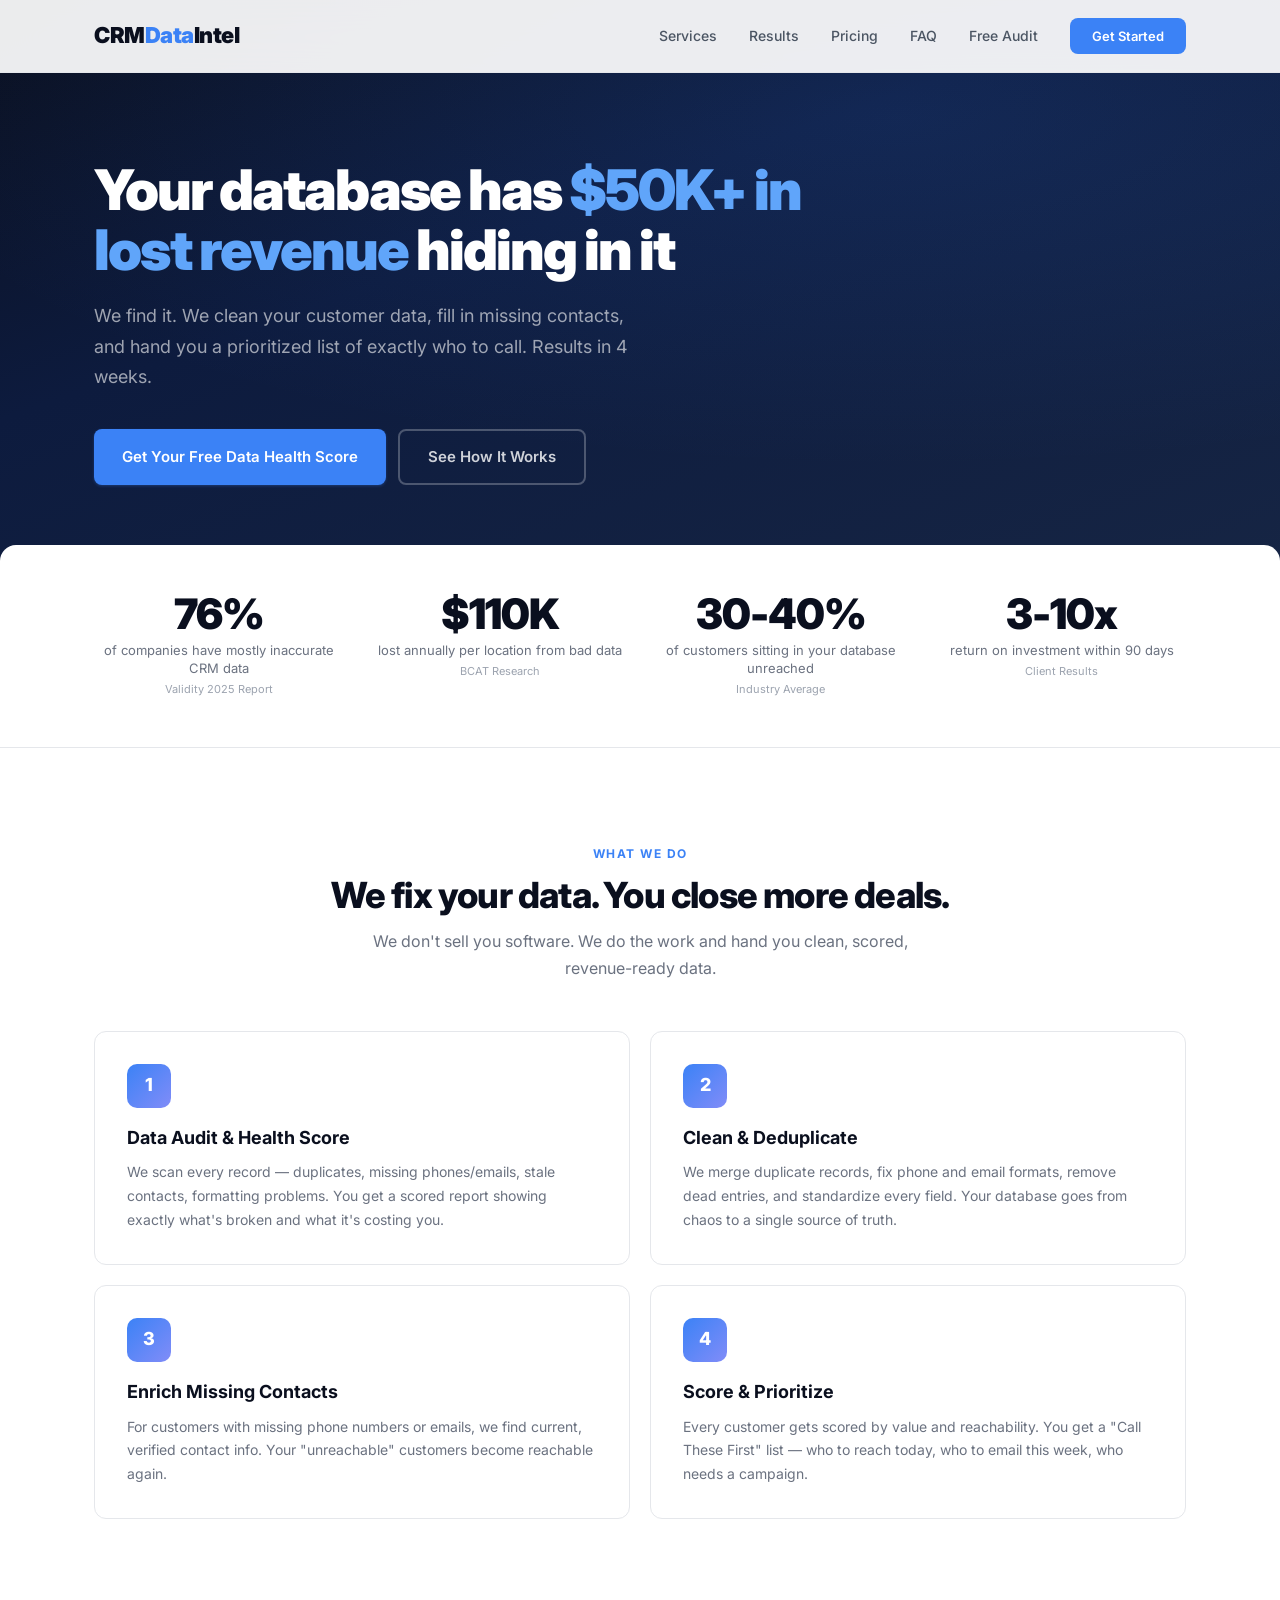
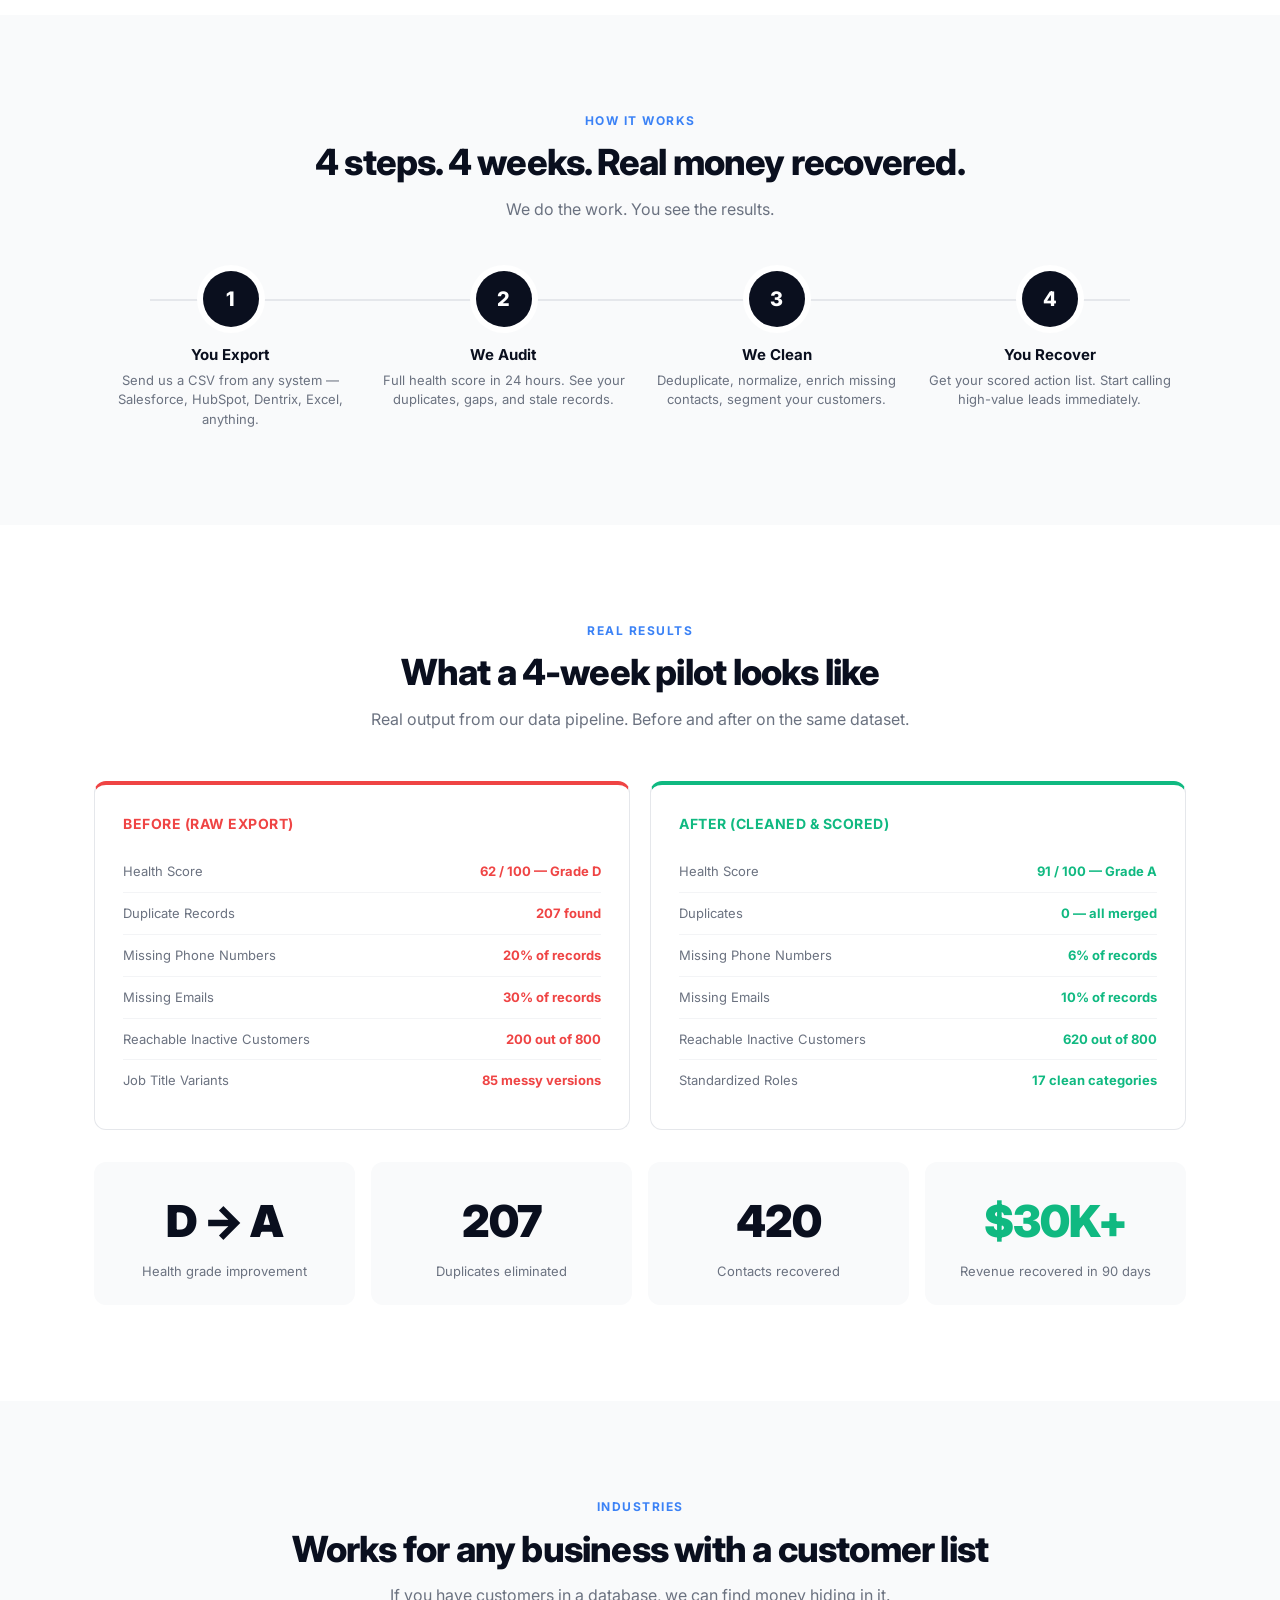
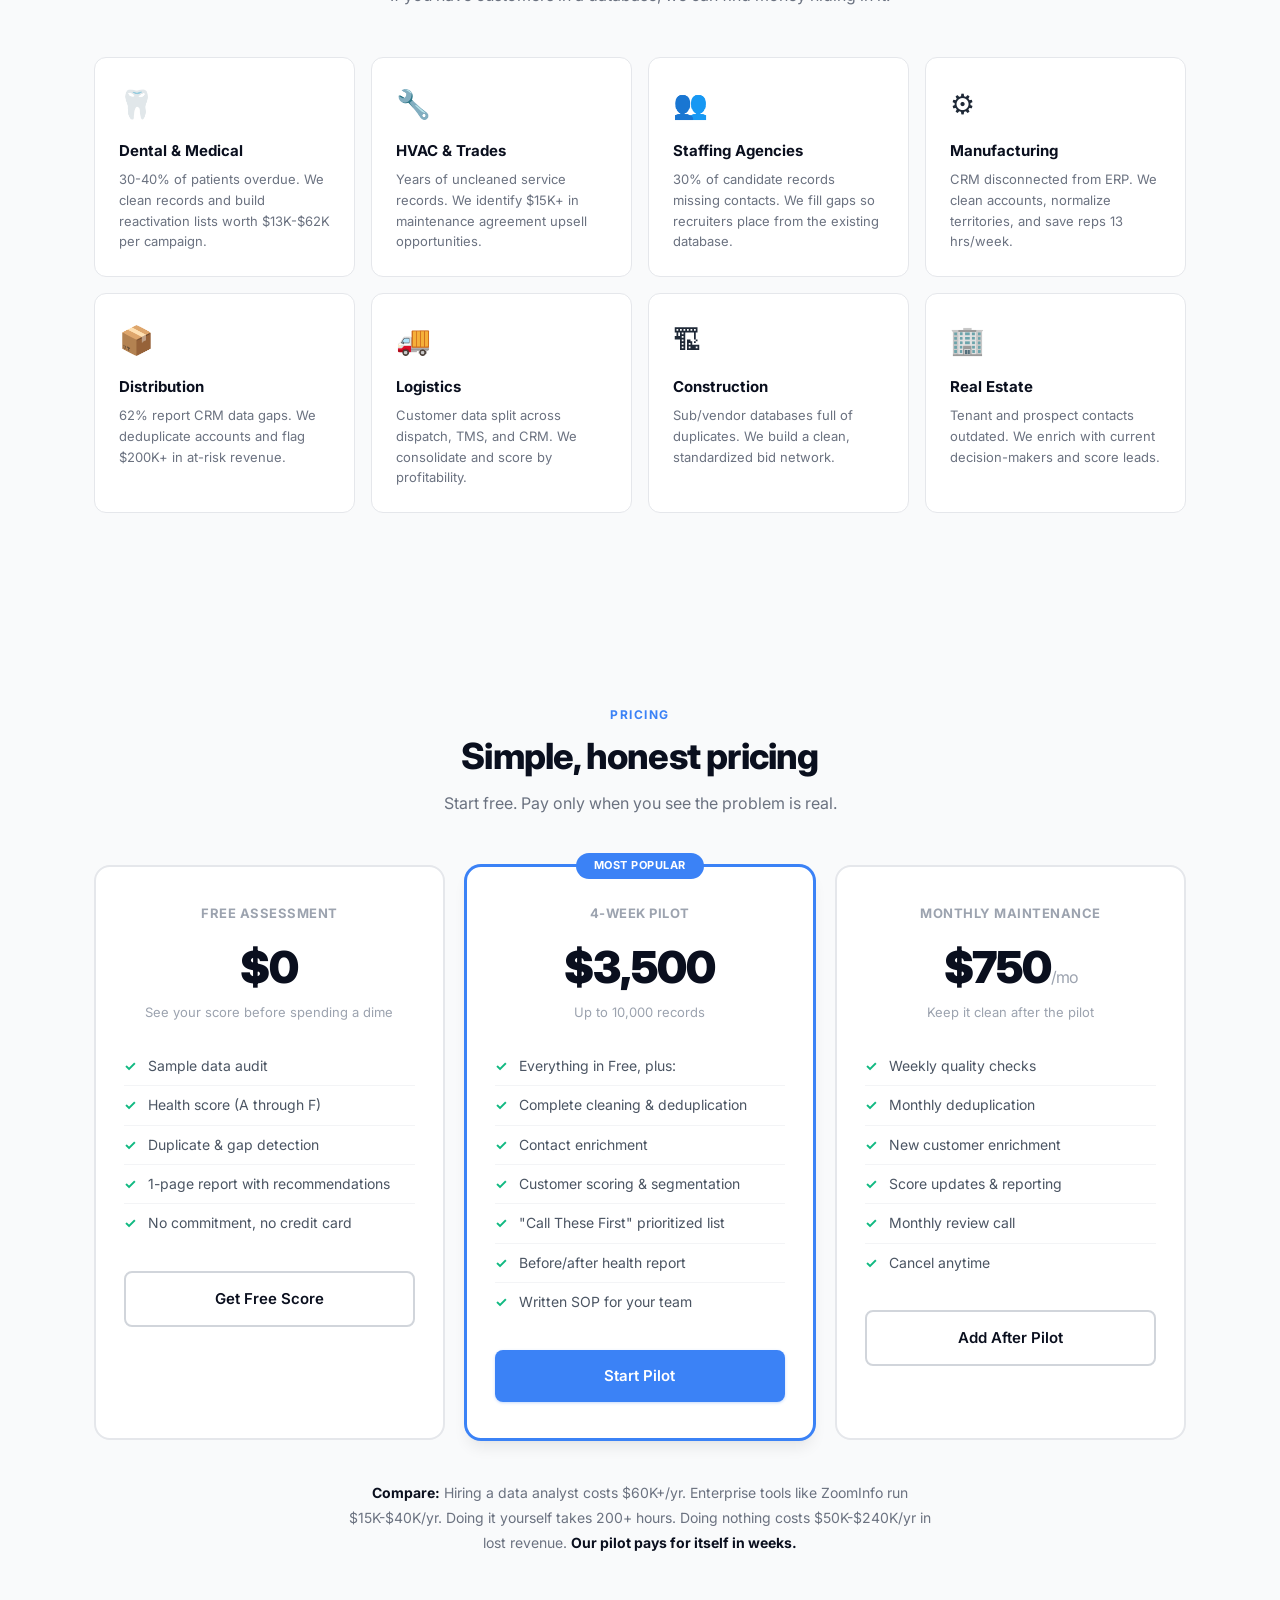
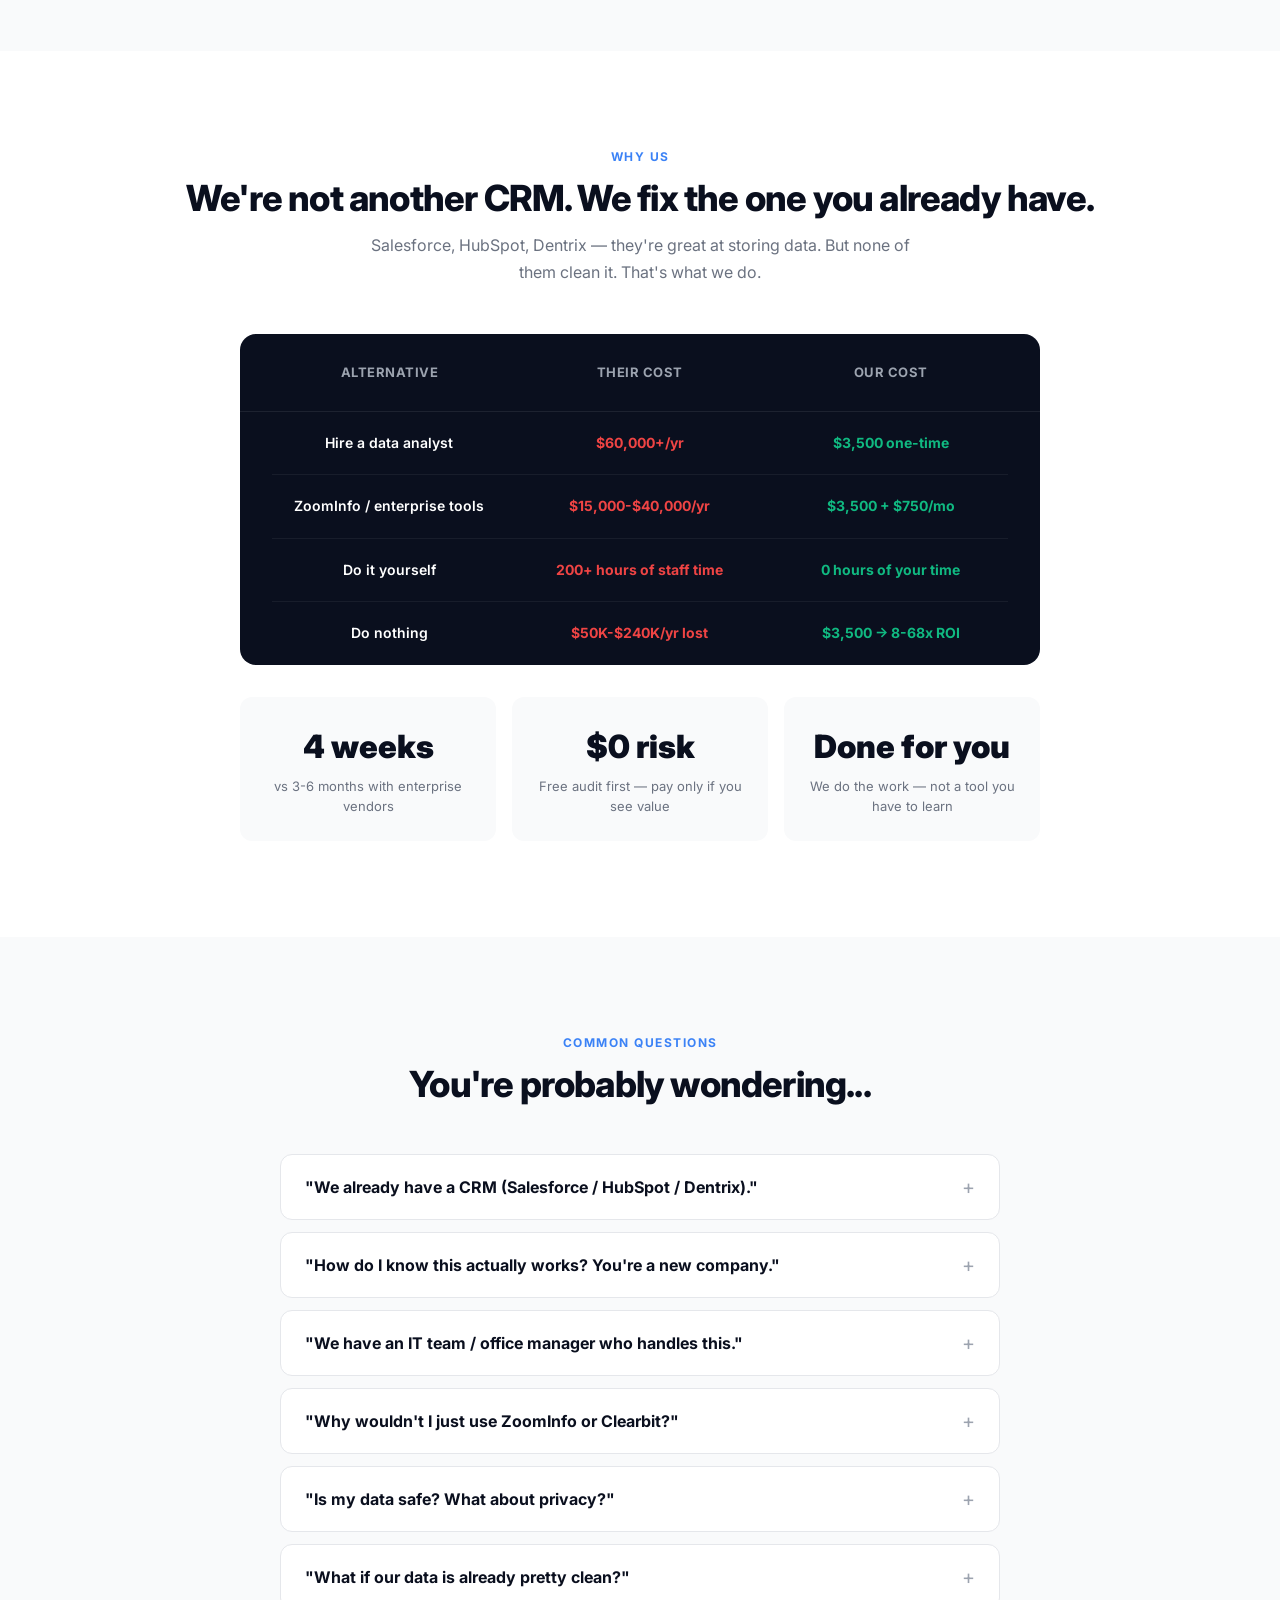
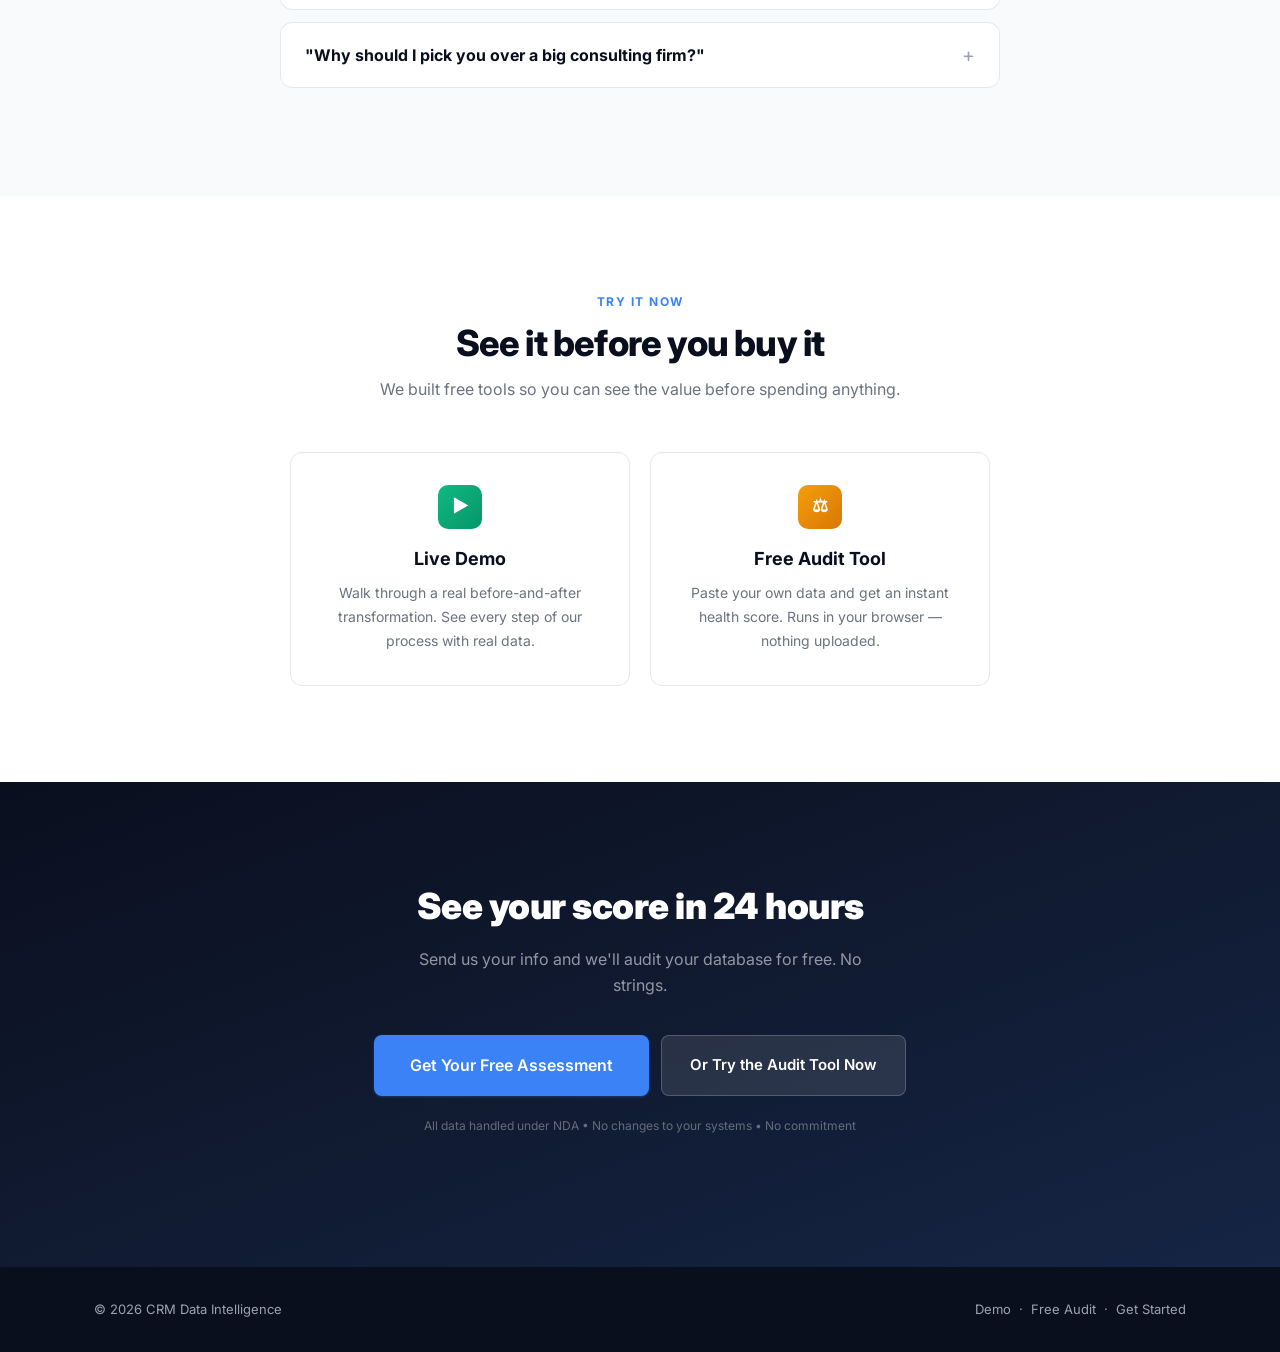
==== commit ab8442db: "Add Why Us, competitive comparison, and FAQ sections Landing page (index.html): - Add "Why Us" secti" ====
--- a/docs/index.html
+++ b/docs/index.html
@@ -15,9 +15,9 @@
     <ul class="nav-links">
       <li><a href="#services">Services</a></li>
       <li><a href="#results">Results</a></li>
-      <li><a href="pages/demo.html">Live Demo</a></li>
+      <li><a href="#pricing">Pricing</a></li>
+      <li><a href="#faq">FAQ</a></li>
       <li><a href="pages/audit-tool.html">Free Audit</a></li>
-      <li><a href="#pricing">Pricing</a></li>
       <li><a href="pages/start.html" class="nav-cta">Get Started</a></li>
     </ul>
   </div>
@@ -296,6 +296,170 @@
   </div>
 </section>
 
+<!-- WHY US vs ALTERNATIVES -->
+<section id="why-us">
+  <div class="container">
+    <div class="text-center">
+      <div class="section-label">Why Us</div>
+      <h2 class="section-title">We're not another CRM. We fix the one you already have.</h2>
+      <p class="section-subtitle center">Salesforce, HubSpot, Dentrix — they're great at storing data. But none of them clean it. That's what we do.</p>
+    </div>
+
+    <div style="max-width: 800px; margin: 48px auto 0;">
+      <div style="background: var(--navy); border-radius: var(--radius-lg); overflow: hidden;">
+        <div style="padding: 28px 32px; border-bottom: 1px solid rgba(255,255,255,0.08);">
+          <div style="display: grid; grid-template-columns: 1fr 1fr 1fr; gap: 16px; text-align: center;">
+            <div style="font-size: 13px; font-weight: 700; color: var(--gray-400); text-transform: uppercase; letter-spacing: 0.5px;">Alternative</div>
+            <div style="font-size: 13px; font-weight: 700; color: var(--gray-400); text-transform: uppercase; letter-spacing: 0.5px;">Their Cost</div>
+            <div style="font-size: 13px; font-weight: 700; color: var(--gray-400); text-transform: uppercase; letter-spacing: 0.5px;">Our Cost</div>
+          </div>
+        </div>
+        <div style="padding: 0 32px;">
+          <div style="display: grid; grid-template-columns: 1fr 1fr 1fr; gap: 16px; padding: 20px 0; border-bottom: 1px solid rgba(255,255,255,0.06); text-align: center;">
+            <div style="color: var(--white); font-size: 14px; font-weight: 600;">Hire a data analyst</div>
+            <div style="color: var(--red); font-size: 14px; font-weight: 700;">$60,000+/yr</div>
+            <div style="color: var(--green); font-size: 14px; font-weight: 700;">$3,500 one-time</div>
+          </div>
+          <div style="display: grid; grid-template-columns: 1fr 1fr 1fr; gap: 16px; padding: 20px 0; border-bottom: 1px solid rgba(255,255,255,0.06); text-align: center;">
+            <div style="color: var(--white); font-size: 14px; font-weight: 600;">ZoomInfo / enterprise tools</div>
+            <div style="color: var(--red); font-size: 14px; font-weight: 700;">$15,000-$40,000/yr</div>
+            <div style="color: var(--green); font-size: 14px; font-weight: 700;">$3,500 + $750/mo</div>
+          </div>
+          <div style="display: grid; grid-template-columns: 1fr 1fr 1fr; gap: 16px; padding: 20px 0; border-bottom: 1px solid rgba(255,255,255,0.06); text-align: center;">
+            <div style="color: var(--white); font-size: 14px; font-weight: 600;">Do it yourself</div>
+            <div style="color: var(--red); font-size: 14px; font-weight: 700;">200+ hours of staff time</div>
+            <div style="color: var(--green); font-size: 14px; font-weight: 700;">0 hours of your time</div>
+          </div>
+          <div style="display: grid; grid-template-columns: 1fr 1fr 1fr; gap: 16px; padding: 20px 0; text-align: center;">
+            <div style="color: var(--white); font-size: 14px; font-weight: 600;">Do nothing</div>
+            <div style="color: var(--red); font-size: 14px; font-weight: 700;">$50K-$240K/yr lost</div>
+            <div style="color: var(--green); font-size: 14px; font-weight: 700;">$3,500 &rarr; 8-68x ROI</div>
+          </div>
+        </div>
+      </div>
+
+      <div style="display: grid; grid-template-columns: repeat(3, 1fr); gap: 16px; margin-top: 32px;">
+        <div style="background: var(--gray-50); border-radius: var(--radius); padding: 24px; text-align: center;">
+          <div style="font-size: 32px; font-weight: 900; color: var(--navy); margin-bottom: 4px;">4 weeks</div>
+          <div style="font-size: 13px; color: var(--gray-500);">vs 3-6 months with enterprise vendors</div>
+        </div>
+        <div style="background: var(--gray-50); border-radius: var(--radius); padding: 24px; text-align: center;">
+          <div style="font-size: 32px; font-weight: 900; color: var(--navy); margin-bottom: 4px;">$0 risk</div>
+          <div style="font-size: 13px; color: var(--gray-500);">Free audit first — pay only if you see value</div>
+        </div>
+        <div style="background: var(--gray-50); border-radius: var(--radius); padding: 24px; text-align: center;">
+          <div style="font-size: 32px; font-weight: 900; color: var(--navy); margin-bottom: 4px;">Done for you</div>
+          <div style="font-size: 13px; color: var(--gray-500);">We do the work — not a tool you have to learn</div>
+        </div>
+      </div>
+    </div>
+  </div>
+</section>
+
+<!-- FAQ / OBJECTION HANDLING -->
+<section id="faq" style="background: var(--gray-50);">
+  <div class="container">
+    <div class="text-center">
+      <div class="section-label">Common Questions</div>
+      <h2 class="section-title">You're probably wondering...</h2>
+    </div>
+
+    <div style="max-width: 720px; margin: 48px auto 0;">
+      <div style="border: 1px solid var(--gray-200); border-radius: var(--radius); background: var(--white); margin-bottom: 12px; overflow: hidden;">
+        <button onclick="toggleFaq(this)" style="width: 100%; text-align: left; padding: 20px 24px; background: none; border: none; cursor: pointer; font-family: inherit; display: flex; justify-content: space-between; align-items: center;">
+          <span style="font-size: 16px; font-weight: 700; color: var(--navy);">"We already have a CRM (Salesforce / HubSpot / Dentrix)."</span>
+          <span style="font-size: 20px; color: var(--gray-400); transition: transform 0.2s;" class="faq-arrow">+</span>
+        </button>
+        <div class="faq-body" style="display: none; padding: 0 24px 20px;">
+          <p style="font-size: 14px; color: var(--gray-600); line-height: 1.8;">
+            <strong>Perfect — that's exactly who we work with.</strong> Your CRM is where data lives. We're the ones who make that data accurate. Salesforce doesn't remove your duplicates. HubSpot doesn't find missing phone numbers. Dentrix doesn't tell you which 40 patients to call this week.<br><br>
+            Think of it this way: the CRM is a filing cabinet. We're the ones who actually sort the papers, throw out the junk, and put a note on top that says "call these people first."<br><br>
+            <strong>When's the last time someone went through your records and cleaned them?</strong> If the answer isn't "this month," you have a problem — and we fix it.
+          </p>
+        </div>
+      </div>
+
+      <div style="border: 1px solid var(--gray-200); border-radius: var(--radius); background: var(--white); margin-bottom: 12px; overflow: hidden;">
+        <button onclick="toggleFaq(this)" style="width: 100%; text-align: left; padding: 20px 24px; background: none; border: none; cursor: pointer; font-family: inherit; display: flex; justify-content: space-between; align-items: center;">
+          <span style="font-size: 16px; font-weight: 700; color: var(--navy);">"How do I know this actually works? You're a new company."</span>
+          <span style="font-size: 20px; color: var(--gray-400); transition: transform 0.2s;" class="faq-arrow">+</span>
+        </button>
+        <div class="faq-body" style="display: none; padding: 0 24px 20px;">
+          <p style="font-size: 14px; color: var(--gray-600); line-height: 1.8;">
+            That's exactly why <strong>the audit is free</strong>. You don't have to trust us — you see the results first, then decide. We'll score your data, show you every duplicate, every gap, and every stale record. If your data is clean, we'll tell you that and you owe nothing.<br><br>
+            Better yet — <a href="pages/audit-tool.html" style="color: var(--blue); font-weight: 600;">try our audit tool right now</a>. Paste 50 rows of your own data and see your health score instantly. No signup. No upload. Runs entirely in your browser.<br><br>
+            We also have a <a href="pages/demo.html" style="color: var(--blue); font-weight: 600;">full live demo</a> showing a real before-and-after transformation with actual data. The tools do the talking.
+          </p>
+        </div>
+      </div>
+
+      <div style="border: 1px solid var(--gray-200); border-radius: var(--radius); background: var(--white); margin-bottom: 12px; overflow: hidden;">
+        <button onclick="toggleFaq(this)" style="width: 100%; text-align: left; padding: 20px 24px; background: none; border: none; cursor: pointer; font-family: inherit; display: flex; justify-content: space-between; align-items: center;">
+          <span style="font-size: 16px; font-weight: 700; color: var(--navy);">"We have an IT team / office manager who handles this."</span>
+          <span style="font-size: 20px; color: var(--gray-400); transition: transform 0.2s;" class="faq-arrow">+</span>
+        </button>
+        <div class="faq-body" style="display: none; padding: 0 24px 20px;">
+          <p style="font-size: 14px; color: var(--gray-600); line-height: 1.8;">
+            Ask them: when did they last deduplicate your contacts? When did they last find and fill in missing phone numbers? When did they last segment your customers by value and create a prioritized call list?<br><br>
+            In most companies, the IT team manages the <em>platform</em> — logins, permissions, integrations. The office manager enters data. <strong>Nobody is responsible for data quality.</strong> That's the gap we fill. We don't replace anyone on your team — we do the work that nobody has time for.
+          </p>
+        </div>
+      </div>
+
+      <div style="border: 1px solid var(--gray-200); border-radius: var(--radius); background: var(--white); margin-bottom: 12px; overflow: hidden;">
+        <button onclick="toggleFaq(this)" style="width: 100%; text-align: left; padding: 20px 24px; background: none; border: none; cursor: pointer; font-family: inherit; display: flex; justify-content: space-between; align-items: center;">
+          <span style="font-size: 16px; font-weight: 700; color: var(--navy);">"Why wouldn't I just use ZoomInfo or Clearbit?"</span>
+          <span style="font-size: 20px; color: var(--gray-400); transition: transform 0.2s;" class="faq-arrow">+</span>
+        </button>
+        <div class="faq-body" style="display: none; padding: 0 24px 20px;">
+          <p style="font-size: 14px; color: var(--gray-600); line-height: 1.8;">
+            ZoomInfo and Clearbit sell raw data — they add new contacts to your CRM. But they don't clean what's already there. If you have 3,000 records with 207 duplicates, 600 missing phone numbers, and 800 inactive customers, ZoomInfo won't fix any of that. They'll just pile more data on top of the mess.<br><br>
+            We do the opposite: <strong>we fix what you already have first</strong>, then enrich what's missing. And we cost $3,500 one-time vs their $15,000-$40,000 per year.
+          </p>
+        </div>
+      </div>
+
+      <div style="border: 1px solid var(--gray-200); border-radius: var(--radius); background: var(--white); margin-bottom: 12px; overflow: hidden;">
+        <button onclick="toggleFaq(this)" style="width: 100%; text-align: left; padding: 20px 24px; background: none; border: none; cursor: pointer; font-family: inherit; display: flex; justify-content: space-between; align-items: center;">
+          <span style="font-size: 16px; font-weight: 700; color: var(--navy);">"Is my data safe? What about privacy?"</span>
+          <span style="font-size: 20px; color: var(--gray-400); transition: transform 0.2s;" class="faq-arrow">+</span>
+        </button>
+        <div class="faq-body" style="display: none; padding: 0 24px 20px;">
+          <p style="font-size: 14px; color: var(--gray-600); line-height: 1.8;">
+            We sign an NDA before touching any data. Your export stays on secure, encrypted systems. We never share, sell, or retain your data after the engagement. We never make changes to your live CRM directly — we deliver a cleaned file that your team reviews and imports on their own terms. You stay in full control at every step.
+          </p>
+        </div>
+      </div>
+
+      <div style="border: 1px solid var(--gray-200); border-radius: var(--radius); background: var(--white); margin-bottom: 12px; overflow: hidden;">
+        <button onclick="toggleFaq(this)" style="width: 100%; text-align: left; padding: 20px 24px; background: none; border: none; cursor: pointer; font-family: inherit; display: flex; justify-content: space-between; align-items: center;">
+          <span style="font-size: 16px; font-weight: 700; color: var(--navy);">"What if our data is already pretty clean?"</span>
+          <span style="font-size: 20px; color: var(--gray-400); transition: transform 0.2s;" class="faq-arrow">+</span>
+        </button>
+        <div class="faq-body" style="display: none; padding: 0 24px 20px;">
+          <p style="font-size: 14px; color: var(--gray-600); line-height: 1.8;">
+            Then the free audit will confirm that, and you'll owe us nothing. But here's the reality: <strong>76% of companies have mostly inaccurate CRM data</strong> (Validity 2025 Report), and 70% of CRM data decays every 12 months. Even if your team is diligent, people change jobs, phone numbers change, emails bounce, and duplicates creep in over time. The audit takes 24 hours and it's free — there's no downside to checking.
+          </p>
+        </div>
+      </div>
+
+      <div style="border: 1px solid var(--gray-200); border-radius: var(--radius); background: var(--white); margin-bottom: 12px; overflow: hidden;">
+        <button onclick="toggleFaq(this)" style="width: 100%; text-align: left; padding: 20px 24px; background: none; border: none; cursor: pointer; font-family: inherit; display: flex; justify-content: space-between; align-items: center;">
+          <span style="font-size: 16px; font-weight: 700; color: var(--navy);">"Why should I pick you over a big consulting firm?"</span>
+          <span style="font-size: 20px; color: var(--gray-400); transition: transform 0.2s;" class="faq-arrow">+</span>
+        </button>
+        <div class="faq-body" style="display: none; padding: 0 24px 20px;">
+          <p style="font-size: 14px; color: var(--gray-600); line-height: 1.8;">
+            Big firms charge $15,000+ and hand your project to a junior analyst you'll never meet. We charge $3,500, and you work directly with the person doing the work. We deliver in 4 weeks, not 3-6 months. And because we're smaller, you get our full attention — not a ticket number in a queue.<br><br>
+            For small and mid-size businesses, we're the right size: <strong>affordable, fast, and personal.</strong>
+          </p>
+        </div>
+      </div>
+    </div>
+  </div>
+</section>
+
+<!-- TRY IT NOW -->
 <section id="tools">
   <div class="container">
     <div class="text-center">
@@ -344,5 +508,19 @@
   </div>
 </footer>
 
+<script>
+function toggleFaq(btn) {
+  var body = btn.nextElementSibling;
+  var arrow = btn.querySelector('.faq-arrow');
+  if (body.style.display === 'none') {
+    body.style.display = 'block';
+    arrow.textContent = '−';
+  } else {
+    body.style.display = 'none';
+    arrow.textContent = '+';
+  }
+}
+</script>
+
 </body>
 </html>
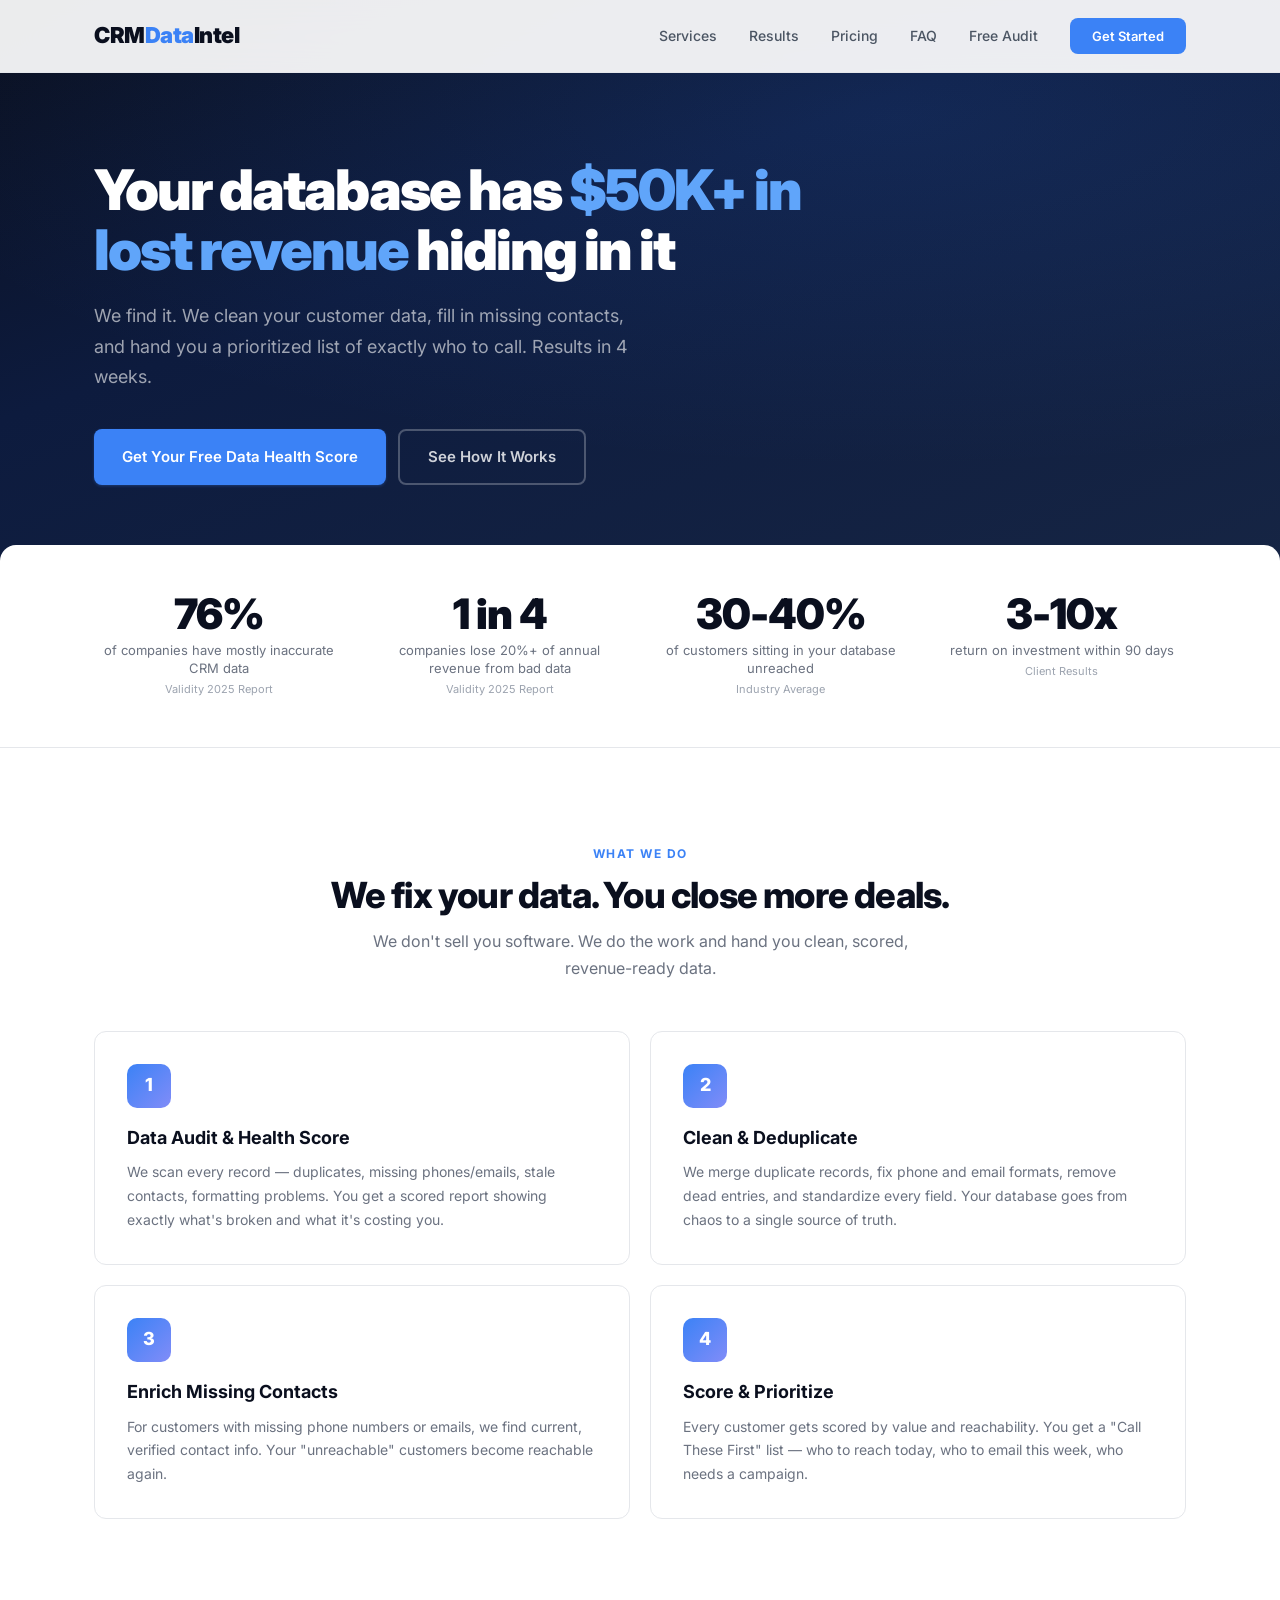
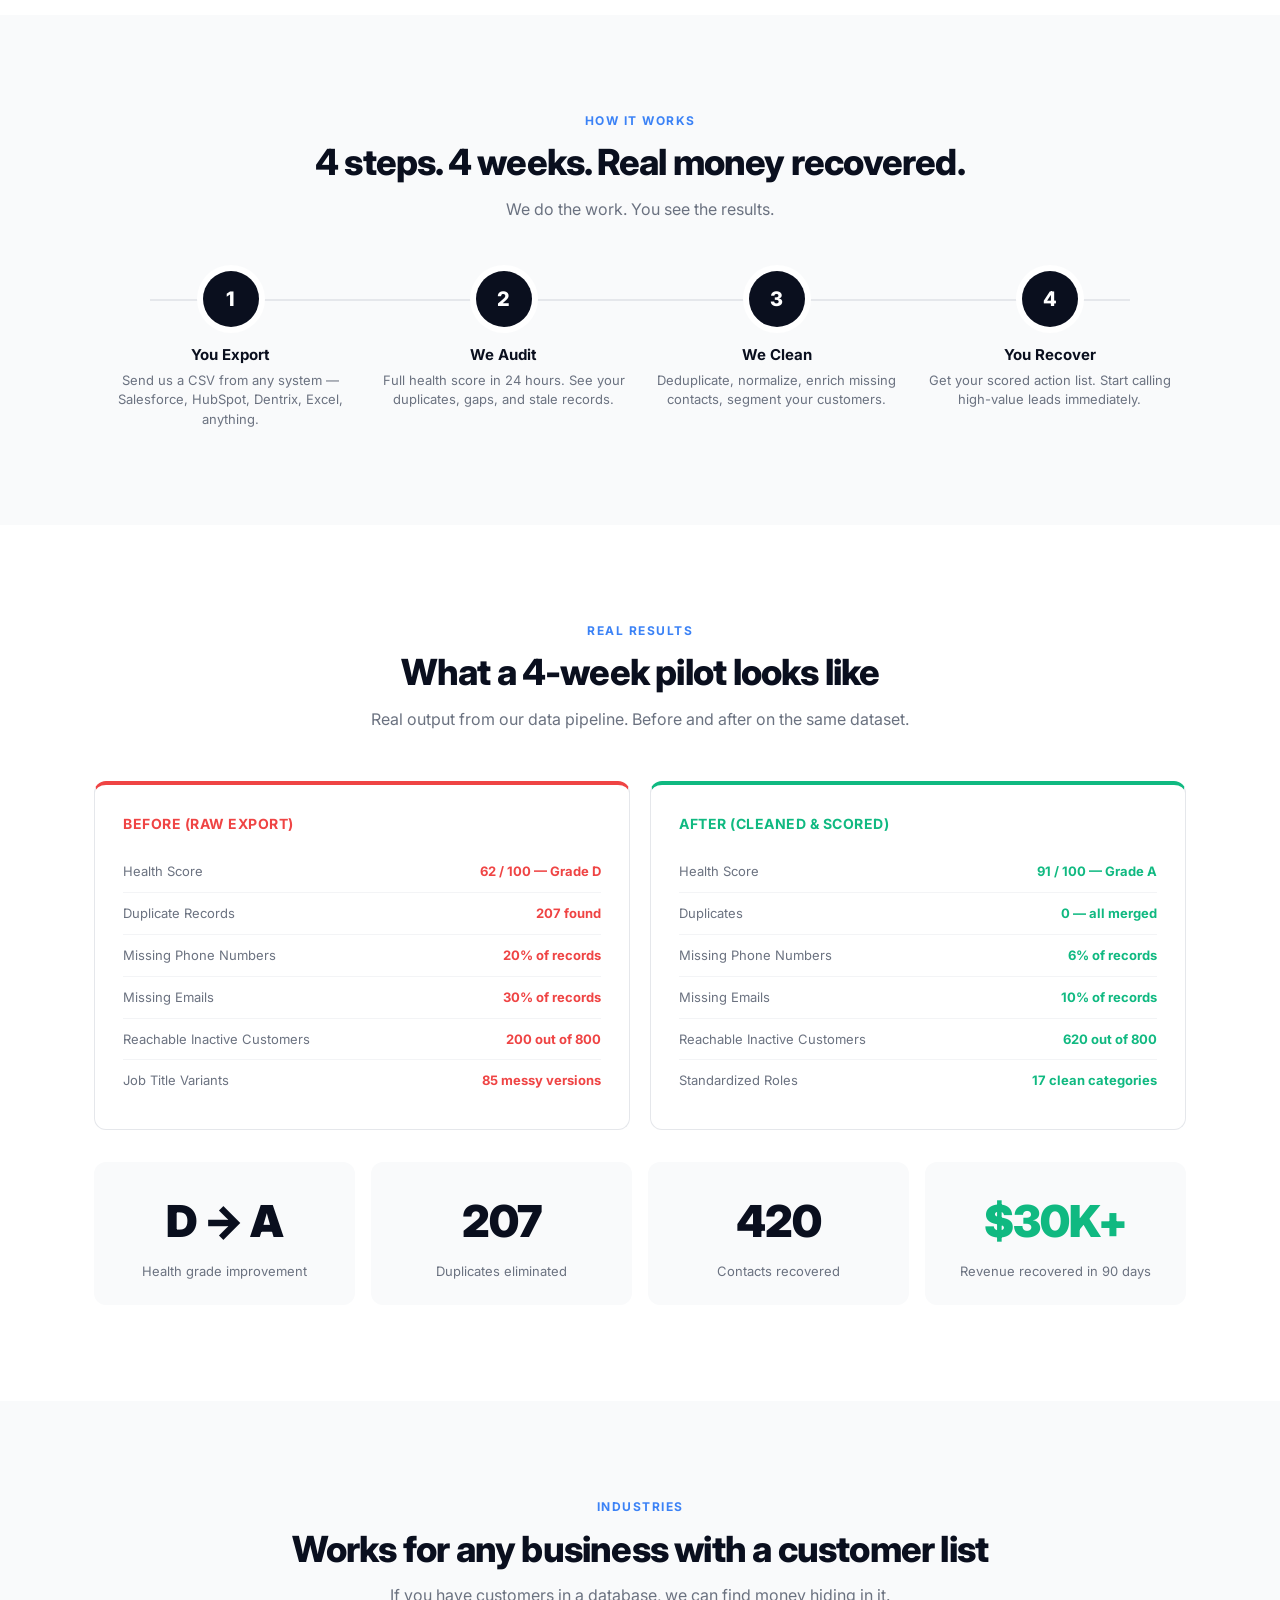
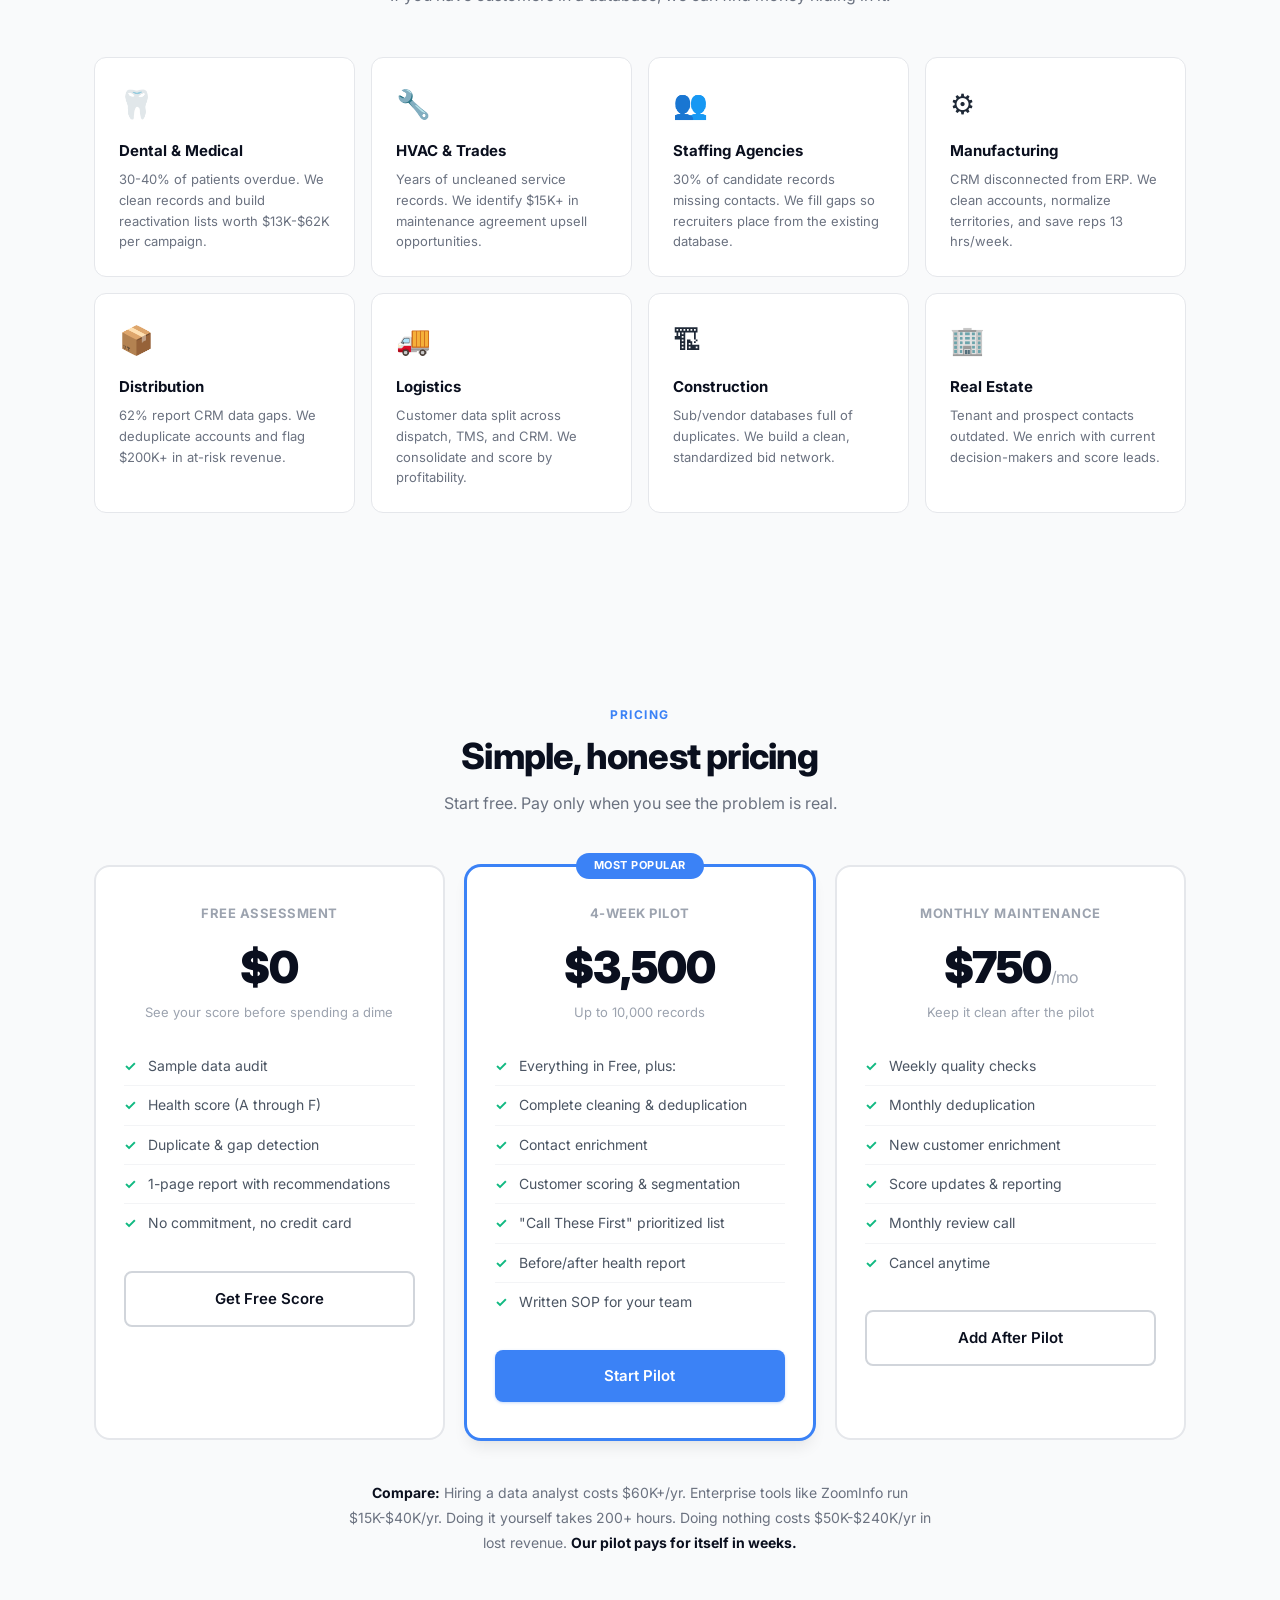
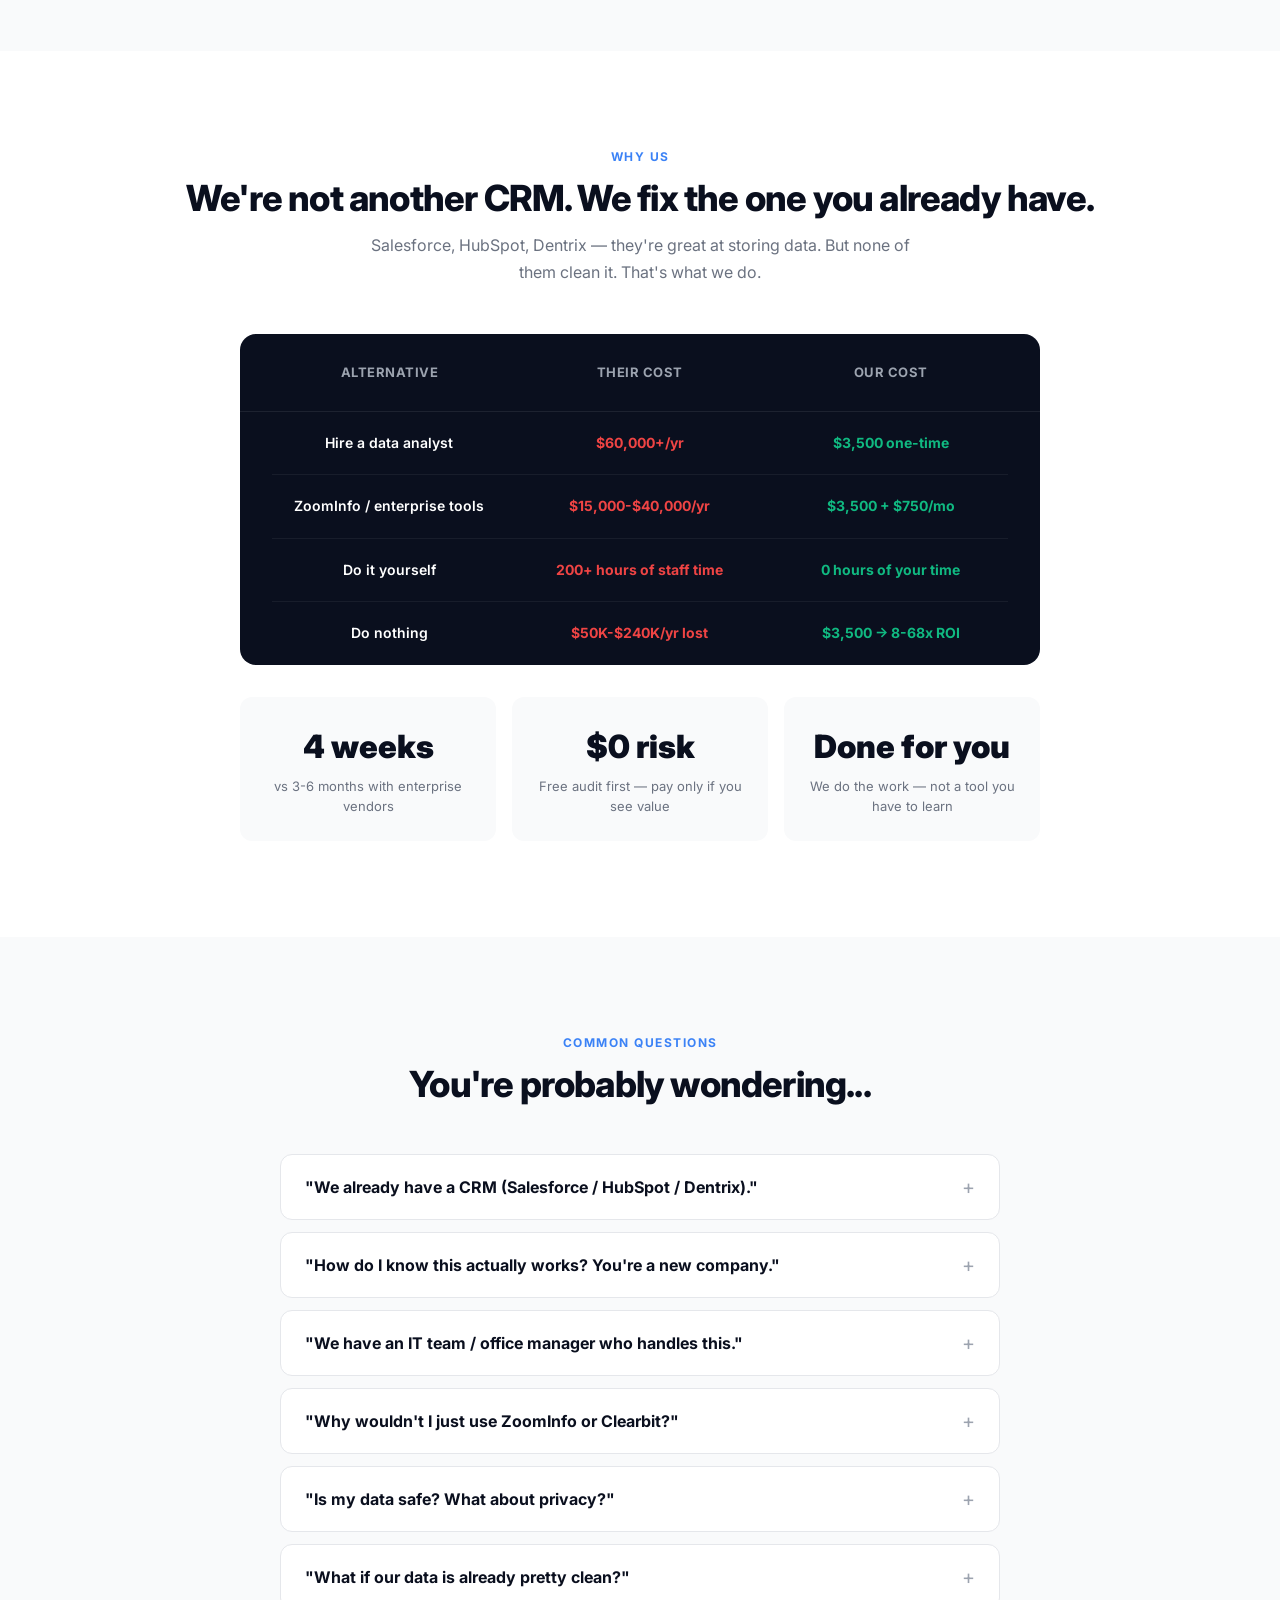
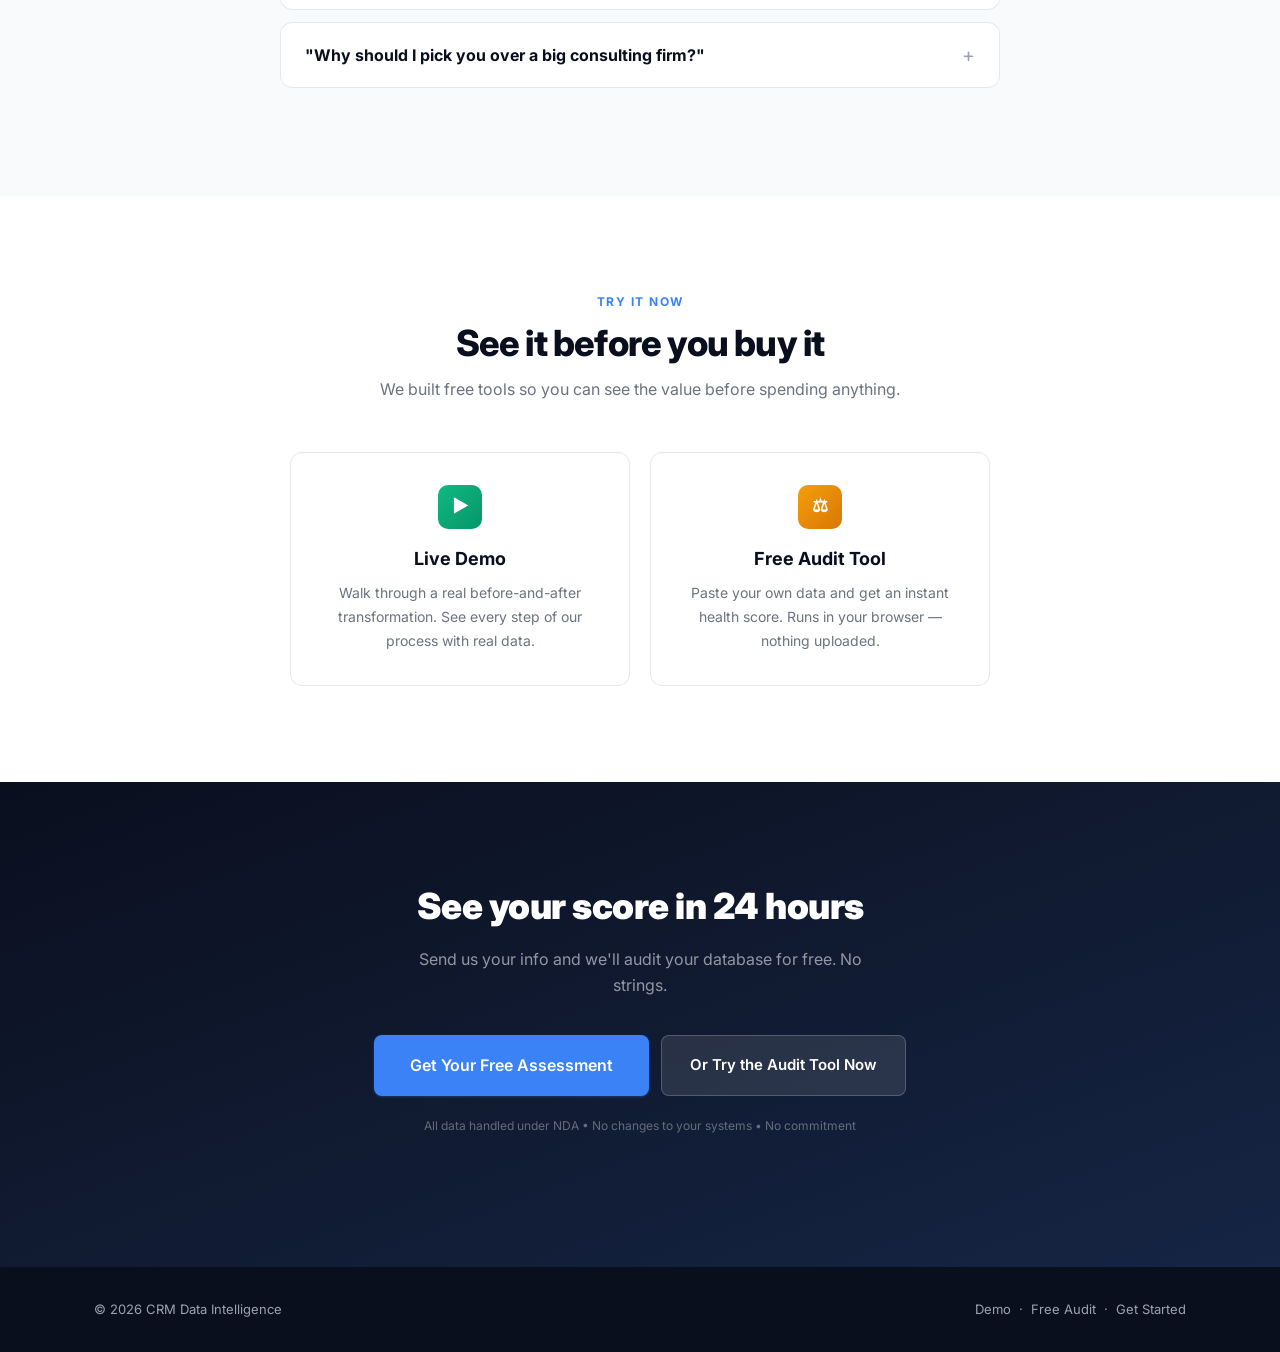
==== commit a5128fd8: "Fix unverifiable stats with sourced data - Replace "$110K lost per location (BCAT Research)" with "1" ====
--- a/docs/index.html
+++ b/docs/index.html
@@ -43,9 +43,9 @@
         <div class="stat-source">Validity 2025 Report</div>
       </div>
       <div class="stat">
-        <div class="stat-num">$110K</div>
-        <div class="stat-label">lost annually per location from bad data</div>
-        <div class="stat-source">BCAT Research</div>
+        <div class="stat-num">1 in 4</div>
+        <div class="stat-label">companies lose 20%+ of annual revenue from bad data</div>
+        <div class="stat-source">Validity 2025 Report</div>
       </div>
       <div class="stat">
         <div class="stat-num">30-40%</div>
@@ -438,7 +438,7 @@
         </button>
         <div class="faq-body" style="display: none; padding: 0 24px 20px;">
           <p style="font-size: 14px; color: var(--gray-600); line-height: 1.8;">
-            Then the free audit will confirm that, and you'll owe us nothing. But here's the reality: <strong>76% of companies have mostly inaccurate CRM data</strong> (Validity 2025 Report), and 70% of CRM data decays every 12 months. Even if your team is diligent, people change jobs, phone numbers change, emails bounce, and duplicates creep in over time. The audit takes 24 hours and it's free — there's no downside to checking.
+            Then the free audit will confirm that, and you'll owe us nothing. But here's the reality: <strong>76% of companies have mostly inaccurate CRM data</strong> (Validity 2025 Report), and 22-30% of B2B data goes stale every year — up to 70% in fast-moving industries like tech (Cleanlist / SparkDBI 2026). Even if your team is diligent, people change jobs, phone numbers change, emails bounce, and duplicates creep in over time. The audit takes 24 hours and it's free — there's no downside to checking.
           </p>
         </div>
       </div>
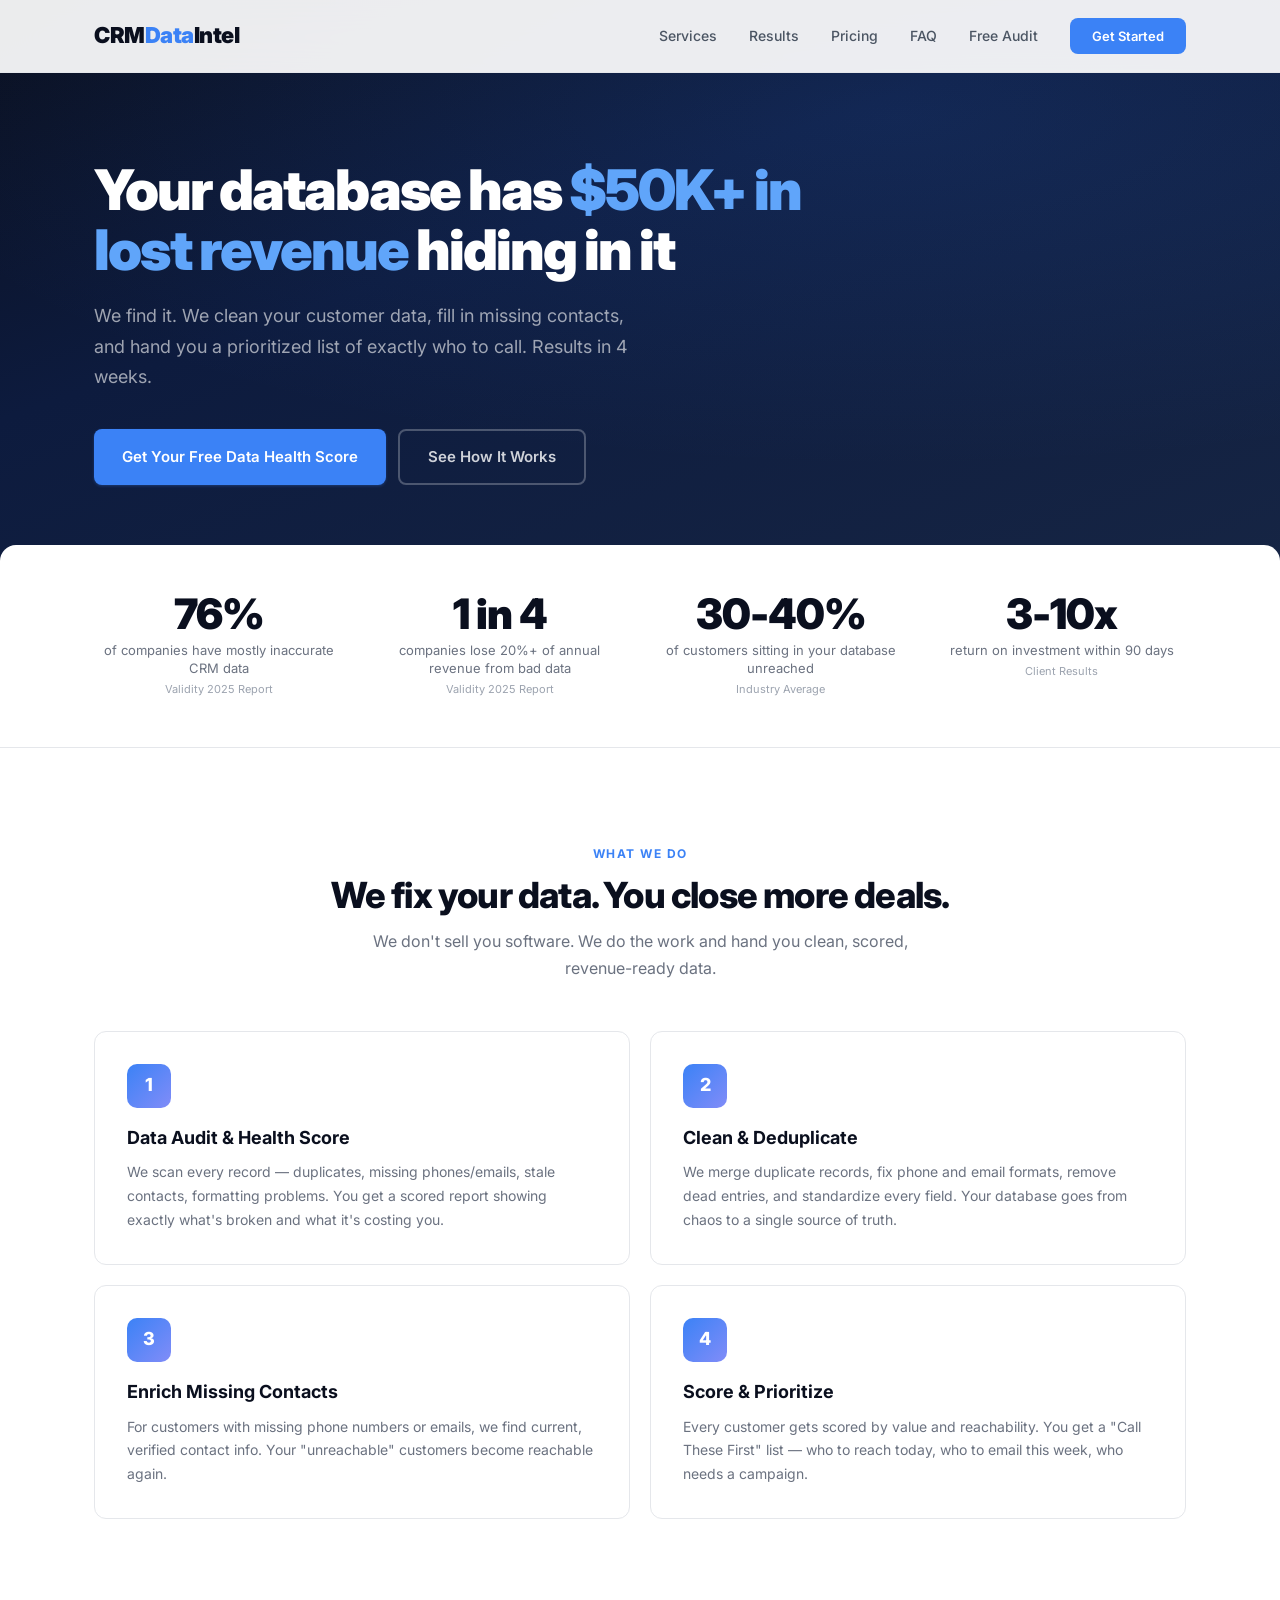
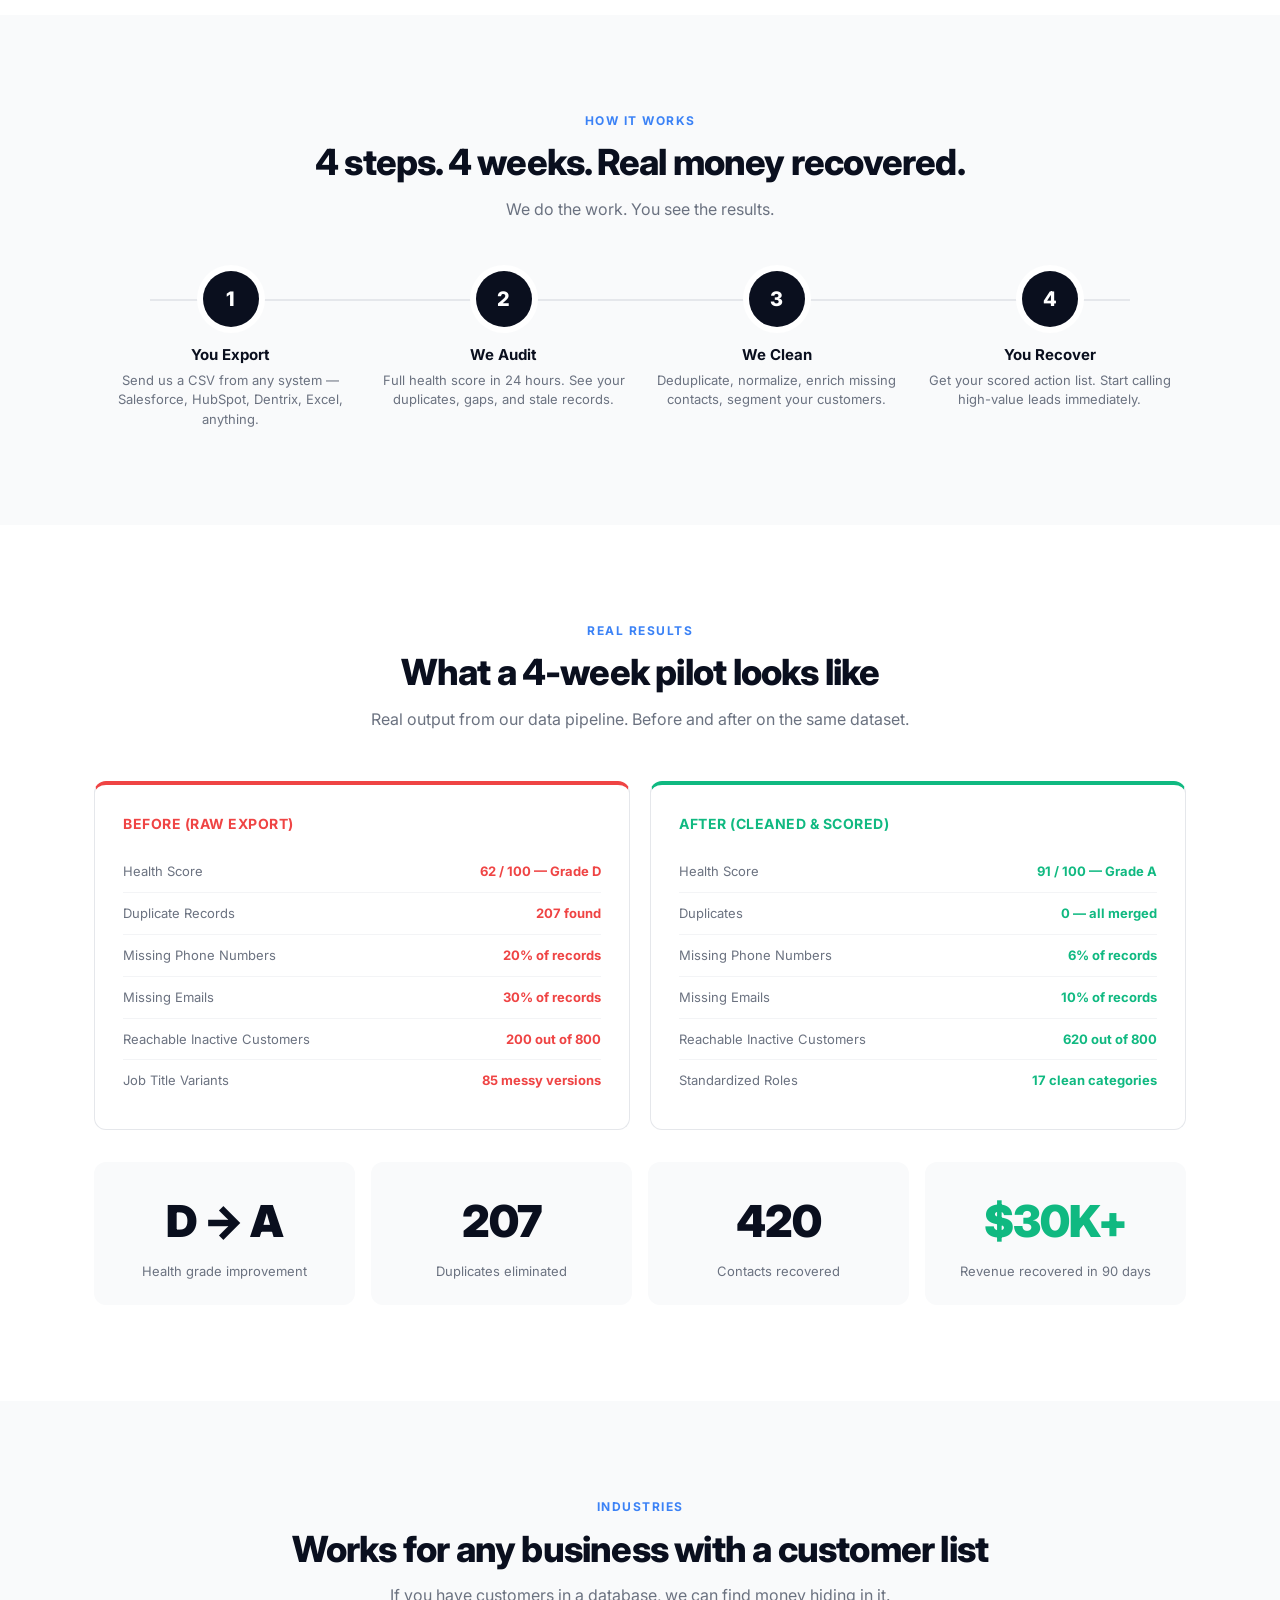
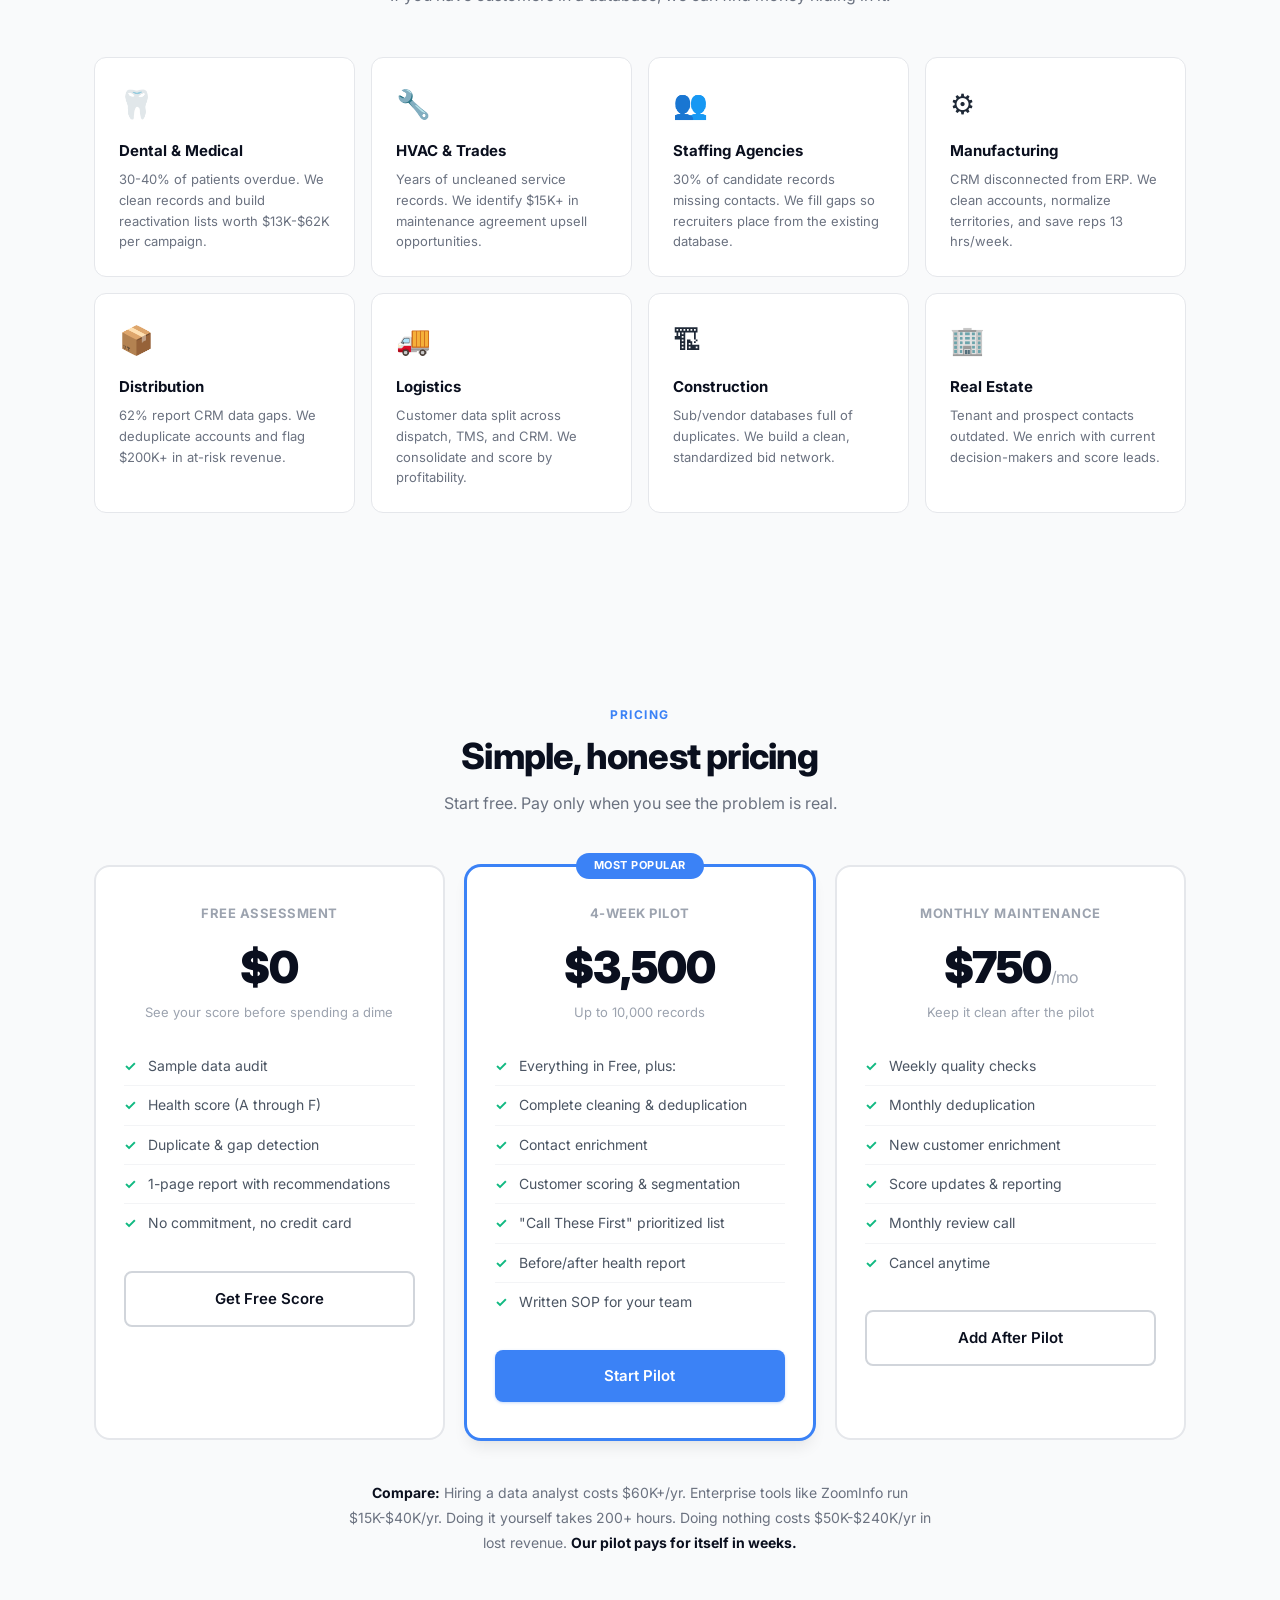
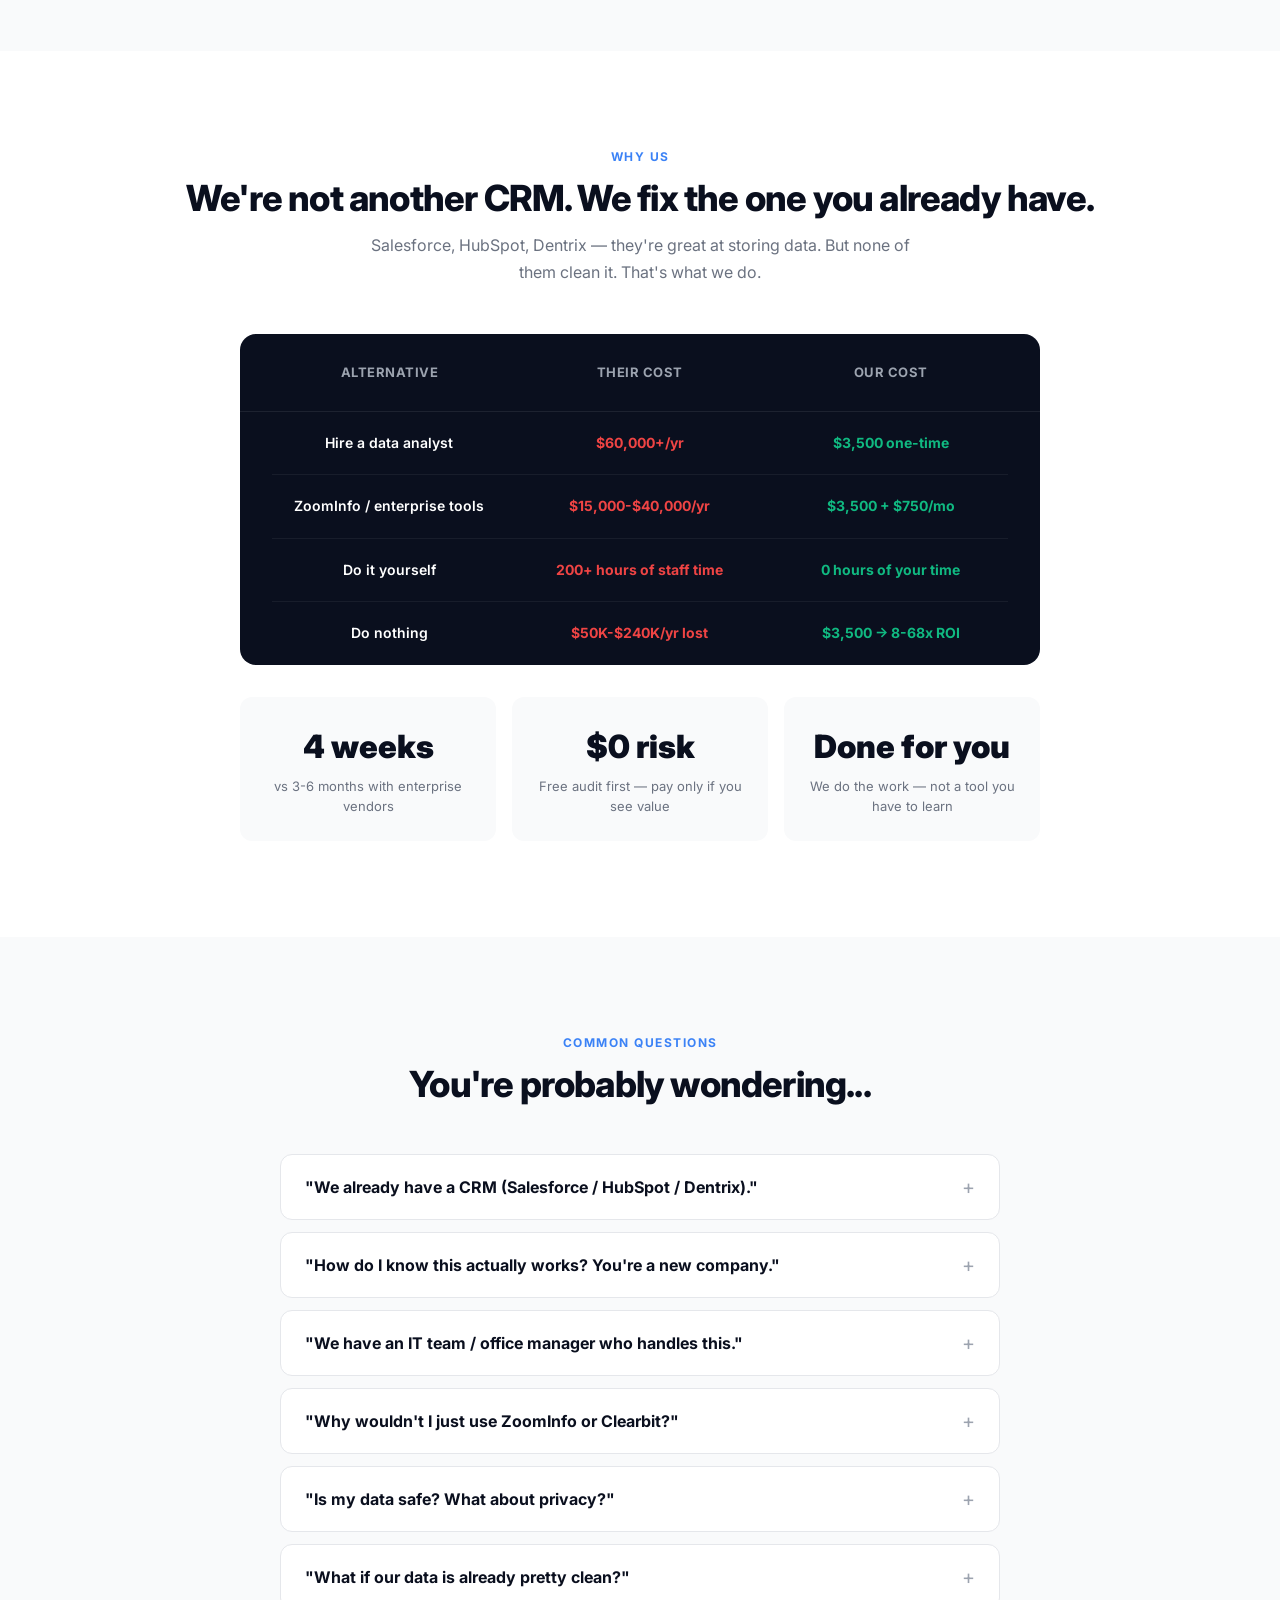
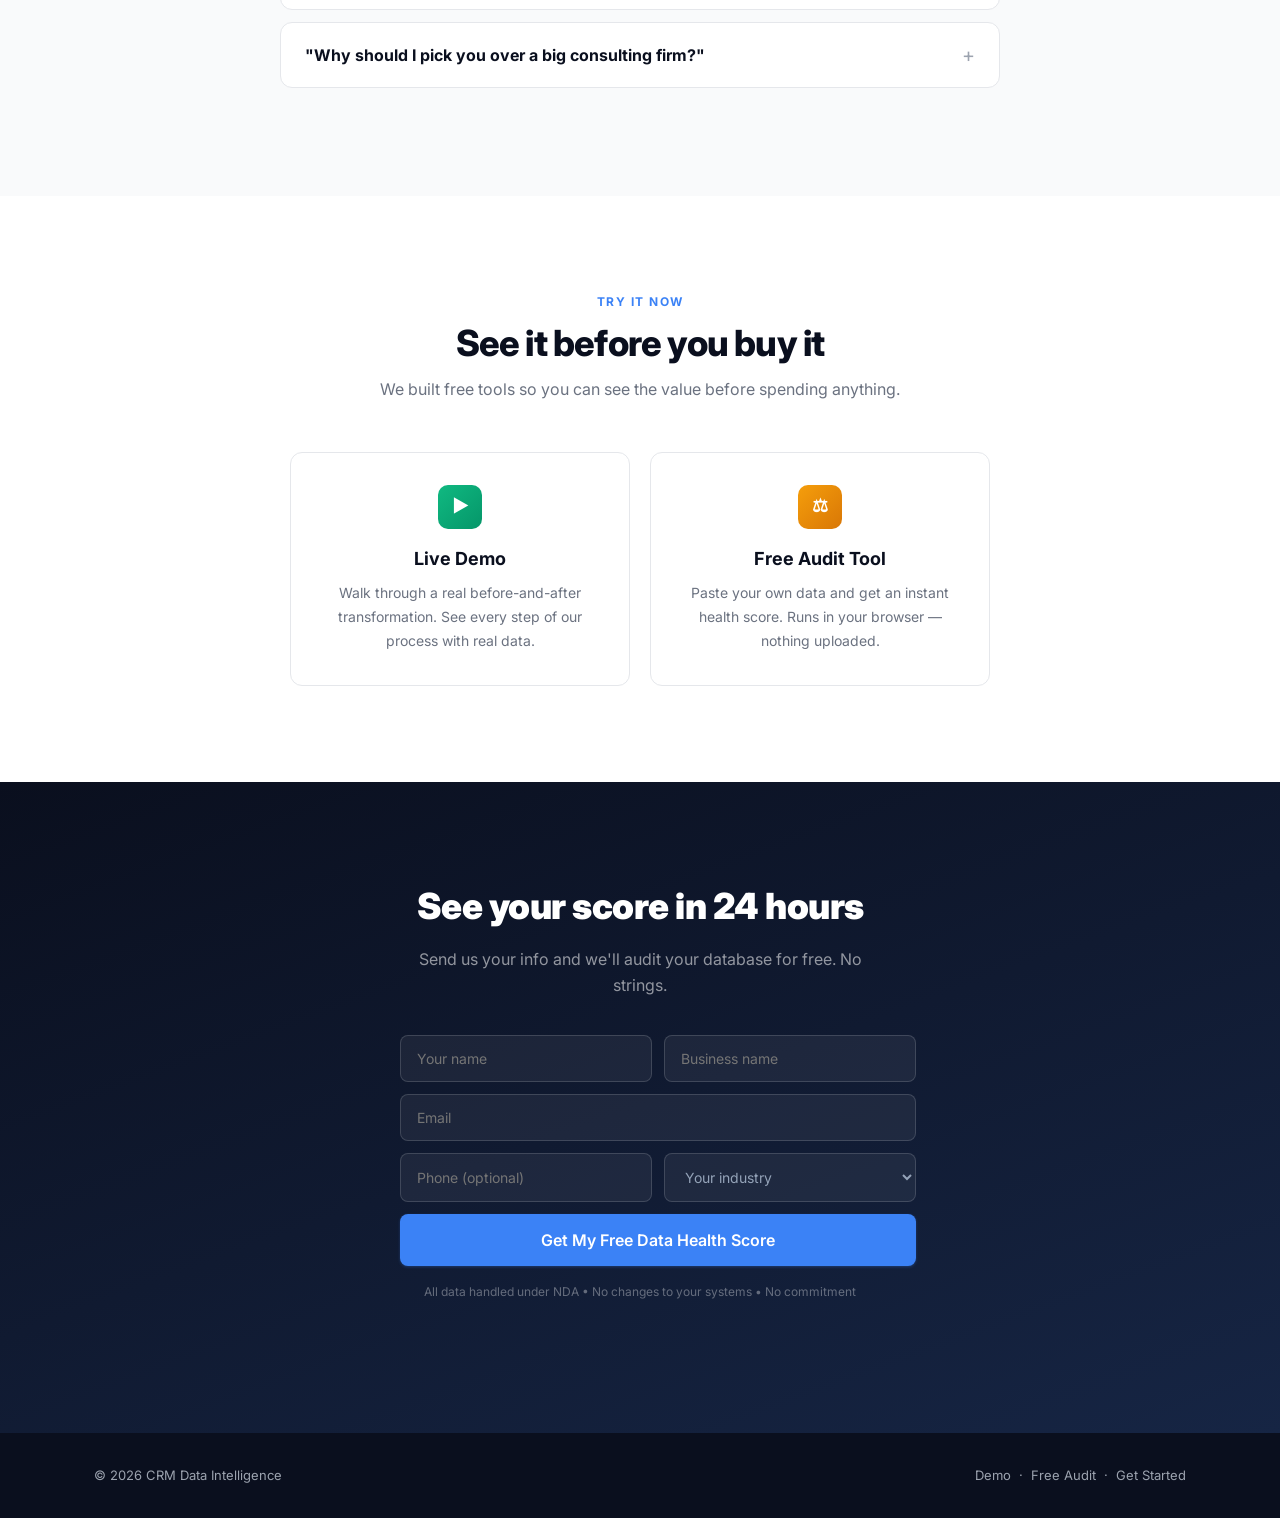
==== commit e36f6f63: "Connect forms to Formspree (f/xkoqjvrz) - Wire start page contact form to Formspree endpoint - Add w" ====
--- a/docs/index.html
+++ b/docs/index.html
@@ -483,15 +483,31 @@
   </div>
 </section>
 
-<section class="cta-section">
+<section class="cta-section" id="contact">
   <div class="container">
     <h2>See your score in 24 hours</h2>
     <p>Send us your info and we'll audit your database for free. No strings.</p>
-    <div style="display: flex; gap: 12px; justify-content: center; flex-wrap: wrap;">
-      <a href="pages/start.html#start" class="btn btn-primary" style="font-size: 16px; padding: 18px 36px;">Get Your Free Assessment</a>
-      <a href="pages/audit-tool.html" class="btn btn-ghost">Or Try the Audit Tool Now</a>
-    </div>
-    <p style="font-size: 12px; color: rgba(255,255,255,0.35); margin-top: 20px;">All data handled under NDA &bull; No changes to your systems &bull; No commitment</p>
+    <div style="max-width: 480px; margin: 0 auto;">
+      <form action="https://formspree.io/f/xkoqjvrz" method="POST" style="display: grid; grid-template-columns: 1fr 1fr; gap: 12px;">
+        <input type="text" name="name" placeholder="Your name" required style="padding: 14px 16px; border: 1px solid rgba(255,255,255,0.15); border-radius: 8px; background: rgba(255,255,255,0.06); color: #fff; font-size: 14px; font-family: inherit;">
+        <input type="text" name="business" placeholder="Business name" required style="padding: 14px 16px; border: 1px solid rgba(255,255,255,0.15); border-radius: 8px; background: rgba(255,255,255,0.06); color: #fff; font-size: 14px; font-family: inherit;">
+        <input type="email" name="email" placeholder="Email" required style="grid-column: 1 / -1; padding: 14px 16px; border: 1px solid rgba(255,255,255,0.15); border-radius: 8px; background: rgba(255,255,255,0.06); color: #fff; font-size: 14px; font-family: inherit;">
+        <input type="tel" name="phone" placeholder="Phone (optional)" style="padding: 14px 16px; border: 1px solid rgba(255,255,255,0.15); border-radius: 8px; background: rgba(255,255,255,0.06); color: #fff; font-size: 14px; font-family: inherit;">
+        <select name="industry" style="padding: 14px 16px; border: 1px solid rgba(255,255,255,0.15); border-radius: 8px; background: rgba(255,255,255,0.06); color: #94a3b8; font-size: 14px; font-family: inherit;">
+          <option value="">Your industry</option>
+          <option value="dental">Dental / Medical</option>
+          <option value="hvac">HVAC / Trades</option>
+          <option value="staffing">Staffing / Recruiting</option>
+          <option value="manufacturing">Manufacturing</option>
+          <option value="distribution">Distribution</option>
+          <option value="logistics">Logistics / Freight</option>
+          <option value="construction">Construction</option>
+          <option value="other">Other</option>
+        </select>
+        <button type="submit" class="btn btn-primary" style="grid-column: 1 / -1; font-family: inherit; font-size: 16px; padding: 16px;">Get My Free Data Health Score</button>
+      </form>
+    </div>
+    <p style="font-size: 12px; color: rgba(255,255,255,0.35); margin-top: 16px;">All data handled under NDA &bull; No changes to your systems &bull; No commitment</p>
   </div>
 </section>
 
